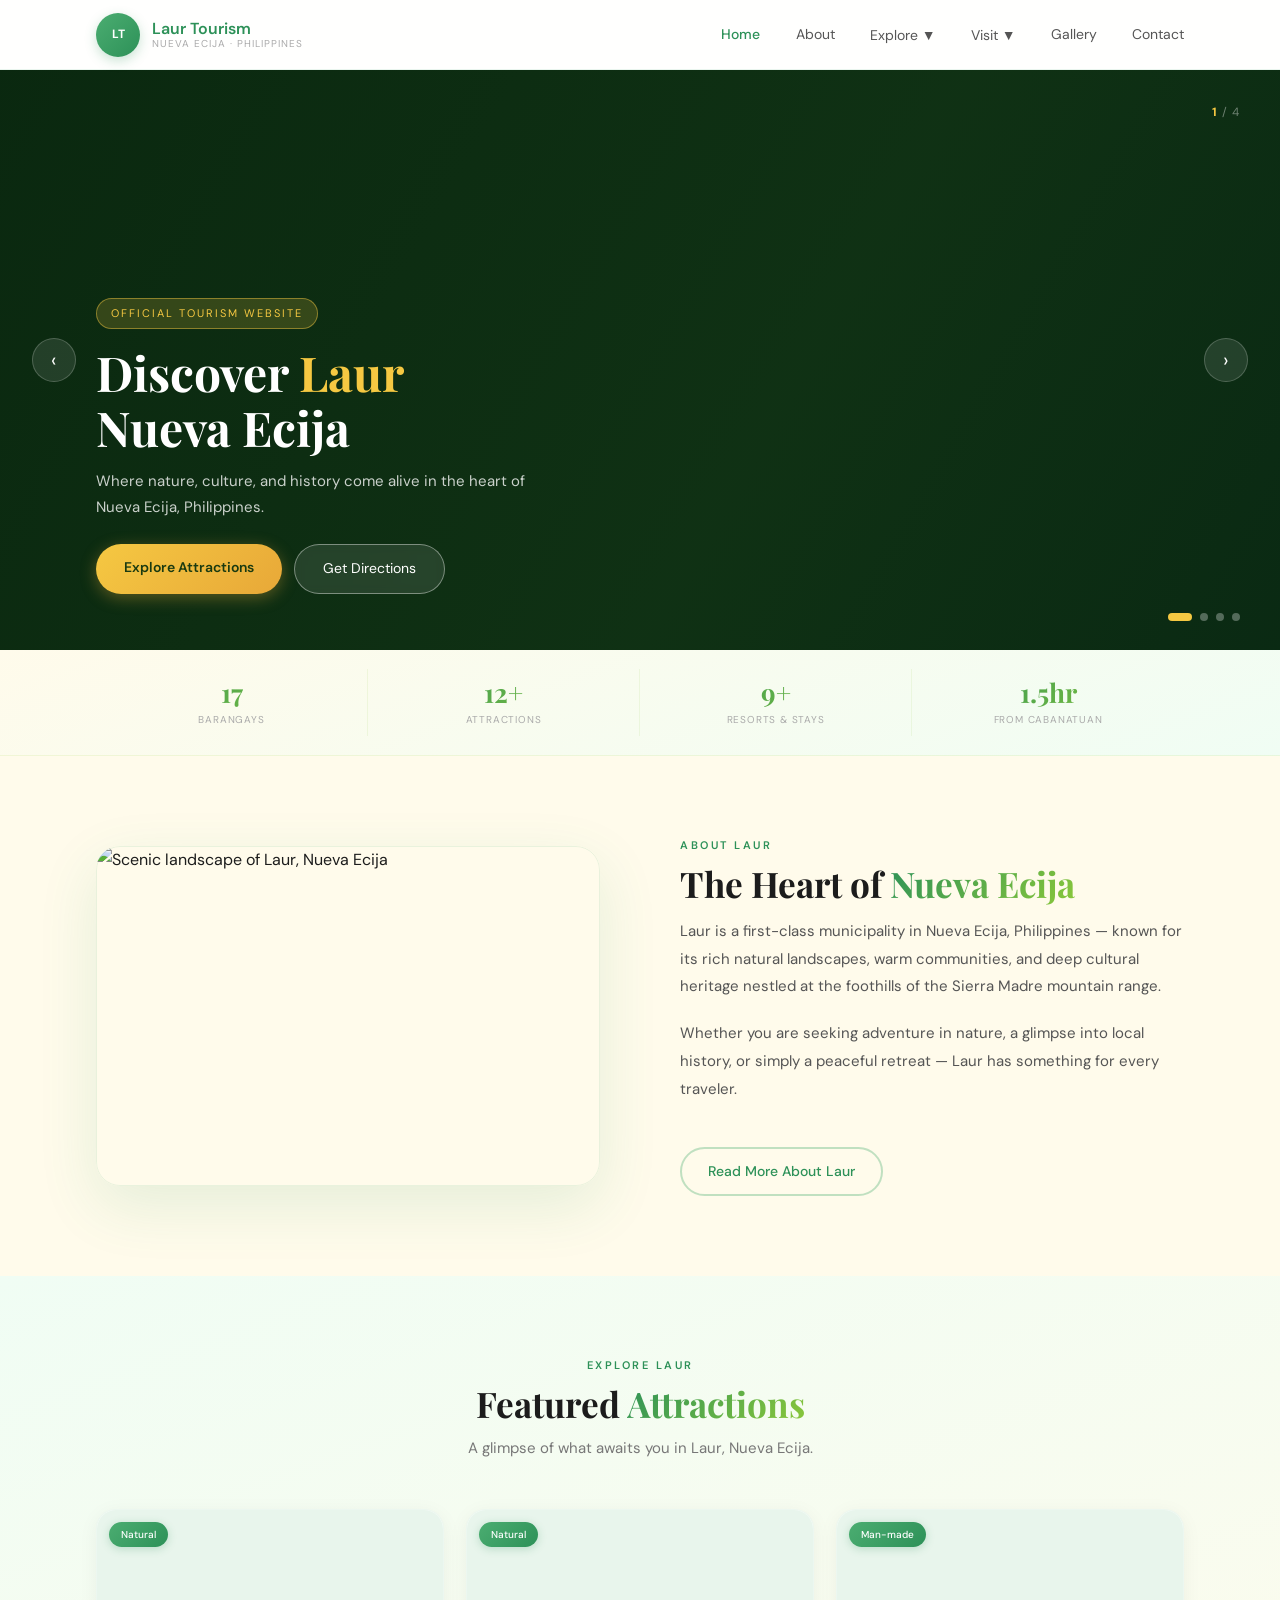
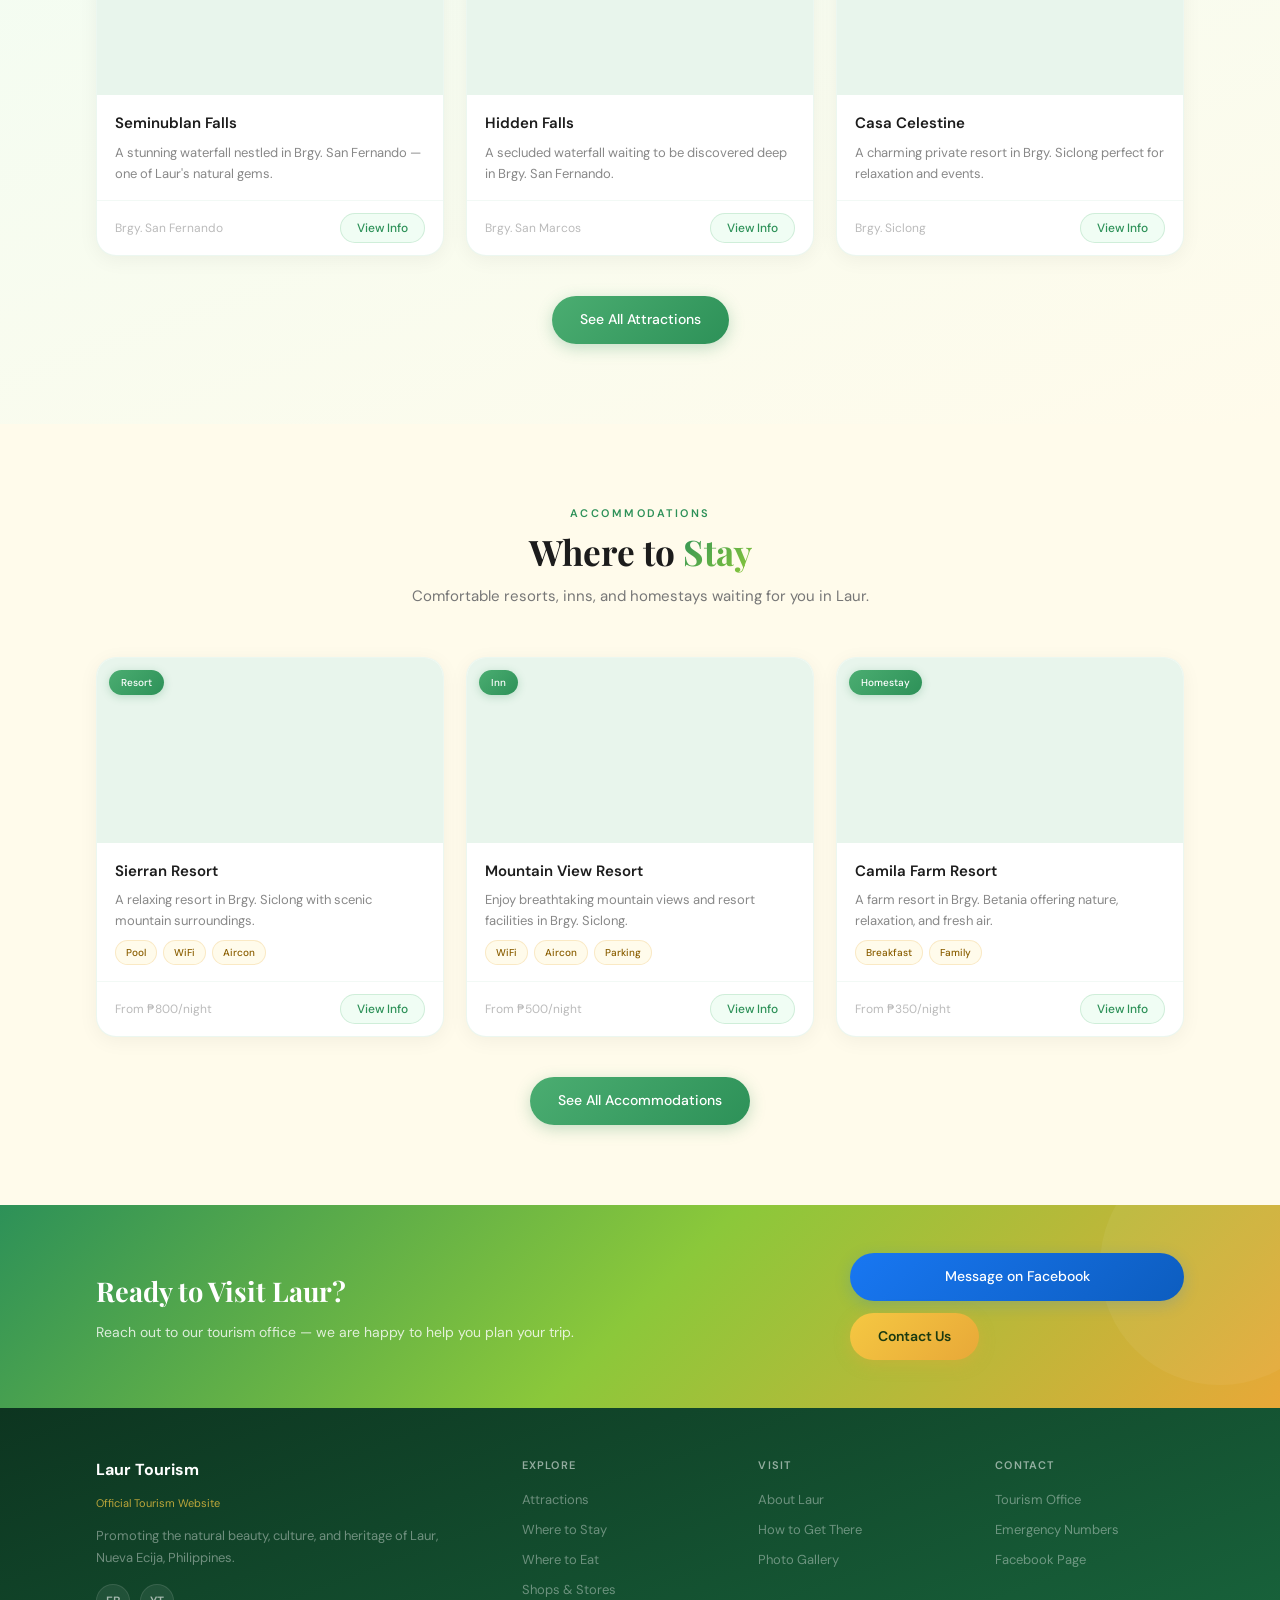
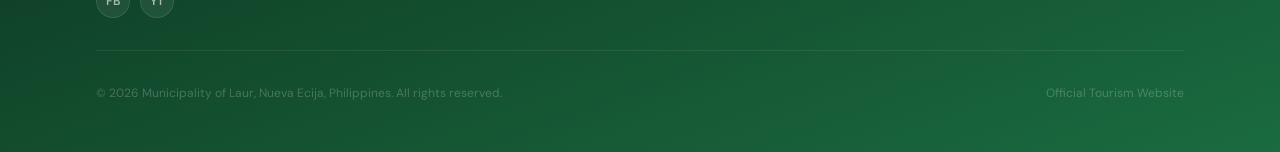
==== index.html @ a26e7301 "okay" ====
<!DOCTYPE html>
<html lang="en-PH">
<head>
<meta charset="UTF-8">
<meta name="viewport" content="width=device-width,initial-scale=1">
<meta name="description" content="Welcome to Laur, Nueva Ecija — official tourism website. Discover nature, culture, heritage, and the heart of Nueva Ecija, Philippines.">
<meta name="keywords" content="Laur Nueva Ecija tourism, visit Laur Philippines, Nueva Ecija tourist spots">
<meta name="robots" content="index, follow">
<meta property="og:title" content="Visit Laur, Nueva Ecija | Official Tourism Website">
<meta property="og:description" content="Discover the heart of Nueva Ecija. Nature, culture, and heritage await in Laur, Philippines.">
<meta property="og:type" content="website">
<meta property="og:url" content="https://laurtourism.vercel.app">
<meta property="og:image" content="https://images.unsplash.com/photo-1504233529578-6d46baba6d34?w=1200&q=75">
<meta name="twitter:card" content="summary_large_image">
<link rel="canonical" href="https://laurtourism.vercel.app">
<title>Visit Laur, Nueva Ecija | Official Tourism Website</title>
<link rel="preconnect" href="https://fonts.googleapis.com">
<link rel="preconnect" href="https://fonts.gstatic.com" crossorigin>
<link href="https://fonts.googleapis.com/css2?family=Playfair+Display:wght@600;700&family=DM+Sans:wght@300;400;500&display=swap" rel="stylesheet">
<link rel="stylesheet" href="style.css">
<script type="application/ld+json">{"@context":"https://schema.org","@type":"TouristDestination","name":"Laur, Nueva Ecija","description":"Official tourism destination in Nueva Ecija, Philippines","url":"https://laurtourism.vercel.app","geo":{"@type":"GeoCoordinates","latitude":"15.5968","longitude":"121.2726"}}</script>
<style>
.modal-overlay{display:none;position:fixed;inset:0;background:rgba(10,42,20,.6);z-index:600;align-items:center;justify-content:center;padding:1.5rem;backdrop-filter:blur(6px)}
.modal-overlay.open{display:flex}
.modal-box{background:#fff;border-radius:24px;width:100%;max-width:820px;overflow:hidden;max-height:92vh;display:flex;flex-direction:column;box-shadow:0 32px 80px rgba(0,0,0,.22)}
.modal-hd{background:linear-gradient(135deg,#2D9158,#4BAD71);padding:1.3rem 1.8rem;display:flex;justify-content:space-between;align-items:center;flex-shrink:0}
.modal-hd h3{color:#fff;font-family:'Playfair Display',serif;font-size:1.25rem;font-weight:700;margin:0}
.modal-hd small{color:rgba(255,255,255,.75);font-size:11px;letter-spacing:1px;text-transform:uppercase;display:block;margin-top:2px}
.modal-close{background:rgba(255,255,255,.18);border:none;color:#fff;width:34px;height:34px;border-radius:50%;font-size:16px;flex-shrink:0;cursor:pointer;transition:background .2s}
.modal-close:hover{background:rgba(255,255,255,.3)}
.modal-inner{display:grid;grid-template-columns:1fr 1fr;flex:1;min-height:0}
.modal-photo{background-size:cover;background-position:center;background-color:#e8f5ec;min-height:340px}
.modal-right{display:flex;flex-direction:column;overflow-y:auto}
.modal-body{padding:1.8rem 1.8rem 1rem;flex:1}
.mrow{margin-bottom:1.1rem}
.mlbl{font-size:10px;color:#aaa;text-transform:uppercase;letter-spacing:1px;margin-bottom:4px;font-weight:600}
.mval{font-size:14px;color:#333;line-height:1.6}
.modal-map{margin:0 1.8rem 1rem;background:linear-gradient(135deg,#F0FDF4,#FFFBEB);border-radius:14px;height:90px;display:flex;align-items:center;justify-content:center;border:1px solid rgba(139,200,58,.2);font-size:13px;color:#2D9158;cursor:pointer;transition:all .2s;gap:6px}
.modal-map:hover{background:linear-gradient(135deg,#dcfce7,#fef9c3);box-shadow:0 4px 14px rgba(45,145,88,.1)}
.modal-acts{padding:0 1.8rem 1.8rem}
.m-fb{background:linear-gradient(135deg,#1877f2,#0d5dbf);color:#fff;border:none;padding:11px 24px;border-radius:50px;font-size:13px;font-weight:500;cursor:pointer;width:100%;transition:all .2s}
.m-fb:hover{opacity:.9;transform:translateY(-1px)}
@media(max-width:640px){.modal-inner{grid-template-columns:1fr;grid-template-rows:240px auto}.modal-photo{min-height:240px}.modal-body{padding:1.2rem 1.2rem .8rem}.modal-map{margin:0 1.2rem .8rem}.modal-acts{padding:0 1.2rem 1.2rem}}
</style>
</head>
<body>

<nav class="nav" id="navbar" role="navigation" aria-label="Main navigation">
  <div class="nav-logo">
    <!-- LOGO: Replace the div below with your image. Example:
         <img src="your-logo.png" alt="Laur Tourism Logo" class="nav-logo-img">
         Then add to CSS: .nav-logo-img { width:44px; height:44px; border-radius:50%; object-fit:cover; }
    -->
    <div class="nav-seal nav-seal-placeholder">
      <span>LT</span>
    </div>
    <div class="nav-brand"><strong>Laur Tourism</strong><span>Nueva Ecija · Philippines</span></div>
  </div>
  <div class="nav-links">
    <a href="index.html" class="active">Home</a>
    <a href="about.html">About</a>
    <div class="dropdown"><a href="attractions.html">Explore &#9660;</a><div class="dropdown-menu"><a href="attractions.html">Attractions</a><a href="gallery.html">Photo Gallery</a></div></div>
    <div class="dropdown"><a href="visit.html">Visit &#9660;</a><div class="dropdown-menu"><a href="visit.html#stay">Where to Stay</a><a href="visit.html#eat">Where to Eat</a><a href="visit.html#shops">Shops & Stores</a></div></div>
    <a href="gallery.html">Gallery</a>
    <a href="contact.html">Contact</a>
  </div>
  <!-- Plan Your Trip button removed -->
  <button class="hamburger" onclick="toggleMobile()" aria-label="Open menu" id="ham"><span></span><span></span><span></span></button>
</nav>

<div class="mobile-menu" id="mobileMenu">
  <div class="mobile-menu-head">
    <div class="nav-logo"><div class="nav-seal">LT</div><div class="nav-brand"><strong>Laur Tourism</strong><span>Nueva Ecija</span></div></div>
    <button class="mobile-menu-close" onclick="toggleMobile()">&#x2715;</button>
  </div>
  <div class="mobile-links">
    <a href="index.html" onclick="toggleMobile()">Home</a>
    <a href="about.html" onclick="toggleMobile()">About Laur</a>
    <a href="attractions.html" onclick="toggleMobile()">Attractions</a>
    <a href="visit.html" onclick="toggleMobile()">Where to Stay / Eat / Shop</a>
    <a href="gallery.html" onclick="toggleMobile()">Photo Gallery</a>
    <a href="contact.html" onclick="toggleMobile()">Contact & Emergency</a>
  </div>
  <a href="https://facebook.com/laurtourism" class="mobile-fb" target="_blank" rel="noopener">Find us on Facebook</a>
</div>

<section class="hero" id="home" role="banner">
  <div class="slide s1 active">
    <div class="slide-img" style="background-image:url('https://images.unsplash.com/photo-1504233529578-6d46baba6d34?w=1400&q=75')" role="img" aria-label="Scenic mountain view of Laur"></div>
    <div class="slide-overlay"></div>
    <div class="slide-content">
      <div class="slide-tag">Official Tourism Website</div>
      <h1>Discover <em>Laur</em><br>Nueva Ecija</h1>
      <p>Where nature, culture, and history come alive in the heart of Nueva Ecija, Philippines.</p>
      <div class="slide-btns">
        <a href="attractions.html" class="btn-yellow">Explore Attractions</a>
        <a href="contact.html#directions" class="btn-ghost">Get Directions</a>
      </div>
    </div>
  </div>
  <div class="slide s2">
    <div class="slide-img" style="background-image:url('https://images.unsplash.com/photo-1448375240586-882707db888b?w=1400&q=75')" role="img" aria-label="Lush green forest"></div>
    <div class="slide-overlay"></div>
    <div class="slide-content">
      <div class="slide-tag">Natural Attractions</div>
      <h1>Breathtaking<br><em>Natural Beauty</em></h1>
      <p>Explore lush forests, scenic rivers, and stunning mountain views unique to Laur.</p>
      <div class="slide-btns">
        <a href="attractions.html" class="btn-yellow">View Nature Spots</a>
        <a href="about.html" class="btn-ghost">Learn More</a>
      </div>
    </div>
  </div>
  <div class="slide s3">
    <div class="slide-img" style="background-image:url('https://images.unsplash.com/photo-1518509562904-e7ef99cdcc86?w=1400&q=75')" role="img" aria-label="Cultural heritage"></div>
    <div class="slide-overlay"></div>
    <div class="slide-content">
      <div class="slide-tag">Man-made Attractions</div>
      <h1>Rich <em>Culture</em><br>&amp; Heritage</h1>
      <p>Experience historic landmarks, local traditions, and the warm hospitality of Laur's people.</p>
      <div class="slide-btns">
        <a href="attractions.html" class="btn-yellow">Explore Heritage</a>
        <a href="contact.html" class="btn-ghost">Plan Your Visit</a>
      </div>
    </div>
  </div>
  <div class="slide s4">
    <div class="slide-img" style="background-image:url('https://images.unsplash.com/photo-1501854140801-50d01698950b?w=1400&q=75')" role="img" aria-label="Peaceful river and countryside"></div>
    <div class="slide-overlay"></div>
    <div class="slide-content">
      <div class="slide-tag">Stay &amp; Relax</div>
      <h1>Your Perfect<br>Escape in <em>Laur</em></h1>
      <p>Find comfortable resorts, cozy inns, and welcoming homestays for your perfect stay.</p>
      <div class="slide-btns">
        <a href="visit.html#stay" class="btn-yellow">Find a Place to Stay</a>
        <a href="contact.html#directions" class="btn-ghost">View Map</a>
      </div>
    </div>
  </div>
  <button class="arr al" onclick="go(cur-1)" aria-label="Previous slide">&#8249;</button>
  <button class="arr ar" onclick="go(cur+1)" aria-label="Next slide">&#8250;</button>
  <div class="dots">
    <button class="dot on" onclick="go(0)"></button>
    <button class="dot" onclick="go(1)"></button>
    <button class="dot" onclick="go(2)"></button>
    <button class="dot" onclick="go(3)"></button>
  </div>
  <div class="slide-num"><b id="sn">1</b> / 4</div>
</section>

<div class="stats-bar">
  <div class="stat"><div class="stat-n">17</div><div class="stat-l">Barangays</div></div>
  <div class="stat"><div class="stat-n" id="stat-attractions">13+</div><div class="stat-l">Attractions</div></div>
  <div class="stat"><div class="stat-n" id="stat-stays">9+</div><div class="stat-l">Resorts &amp; Stays</div></div>
  <div class="stat"><div class="stat-n">1.5hr</div><div class="stat-l">From Cabanatuan</div></div>
</div>

<!-- ABOUT PREVIEW -->
<section class="sec" id="about">
  <div class="about-grid">
    <div class="about-img">
      <img src="https://images.unsplash.com/photo-1472396961693-142e6e269027?w=700&q=75" alt="Scenic landscape of Laur, Nueva Ecija" loading="lazy" width="700" height="300" style="width:100%;height:100%;object-fit:cover;">
    </div>
    <div class="about-body">
      <div class="eyebrow">About Laur</div>
      <h2 class="sec-title">The Heart of <em>Nueva Ecija</em></h2>
      <p>Laur is a first-class municipality in Nueva Ecija, Philippines — known for its rich natural landscapes, warm communities, and deep cultural heritage nestled at the foothills of the Sierra Madre mountain range.</p>
      <p>Whether you are seeking adventure in nature, a glimpse into local history, or simply a peaceful retreat — Laur has something for every traveler.</p>
      <a href="about.html" class="btn-outline" style="display:inline-block;margin-top:1.5rem">Read More About Laur</a>
    </div>
  </div>
</section>

<!-- FEATURED ATTRACTIONS -->
<section class="sec alt">
  <div class="sec-head">
    <div class="eyebrow">Explore Laur</div>
    <h2 class="sec-title">Featured <em>Attractions</em></h2>
    <p class="sec-sub">A glimpse of what awaits you in Laur, Nueva Ecija.</p>
  </div>
  <div class="grid3">
    <article class="card" onclick="openModal('Seminublan Falls','Natural Attraction','Brgy. San Fernando, Laur, Nueva Ecija','Open daily · Daylight hours','Free entrance','https://images.unsplash.com/photo-1504233529578-6d46baba6d34?w=800&q=80')">
      <div class="card-img" style="background-image:url('https://images.unsplash.com/photo-1504233529578-6d46baba6d34?w=400&q=75')"><span class="cbadge">Natural</span></div>
      <div class="card-body"><div class="card-title">Seminublan Falls</div><div class="card-desc">A stunning waterfall nestled in Brgy. San Fernando — one of Laur's natural gems.</div></div>
      <div class="card-foot"><span class="card-loc">Brgy. San Fernando</span><button class="view-btn">View Info</button></div>
    </article>
    <article class="card" onclick="openModal('Hidden Falls','Natural Attraction','Brgy. San Fernando, Laur, Nueva Ecija','Open daily · Daylight hours','Free entrance','https://images.unsplash.com/photo-1501854140801-50d01698950b?w=800&q=80')">
      <div class="card-img" style="background-image:url('https://images.unsplash.com/photo-1501854140801-50d01698950b?w=400&q=75')"><span class="cbadge">Natural</span></div>
      <div class="card-body"><div class="card-title">Hidden Falls</div><div class="card-desc">A secluded waterfall waiting to be discovered deep in Brgy. San Fernando.</div></div>
      <div class="card-foot"><span class="card-loc">Brgy. San Marcos</span><button class="view-btn">View Info</button></div>
    </article>
    <article class="card" onclick="openModal('Casa Celestine','Private Resort','Brgy. Siclong, Laur, Nueva Ecija','Inquire for schedule','Inquire for rates','https://images.unsplash.com/photo-1520250497591-112f2f40a3f4?w=800&q=80')">
      <div class="card-img" style="background-image:url('https://images.unsplash.com/photo-1520250497591-112f2f40a3f4?w=400&q=75')"><span class="cbadge">Man-made</span></div>
      <div class="card-body"><div class="card-title">Casa Celestine</div><div class="card-desc">A charming private resort in Brgy. Siclong perfect for relaxation and events.</div></div>
      <div class="card-foot"><span class="card-loc">Brgy. Siclong</span><button class="view-btn">View Info</button></div>
    </article>
  </div>
  <div style="text-align:center;margin-top:2.5rem">
    <a href="attractions.html" class="btn-green">See All Attractions</a>
  </div>
</section>

<!-- FEATURED STAY -->
<section class="sec">
  <div class="sec-head">
    <div class="eyebrow">Accommodations</div>
    <h2 class="sec-title">Where to <em>Stay</em></h2>
    <p class="sec-sub">Comfortable resorts, inns, and homestays waiting for you in Laur.</p>
  </div>
  <div class="grid3">
    <article class="card" onclick="openModal('Sierran Resort','Resort','Brgy. Siclong, Laur, Nueva Ecija','Inquire for schedule','Inquire for rates','https://images.unsplash.com/photo-1520250497591-112f2f40a3f4?w=800&q=80')">
      <div class="card-img" style="background-image:url('https://images.unsplash.com/photo-1520250497591-112f2f40a3f4?w=400&q=75')"><span class="cbadge">Resort</span></div>
      <div class="card-body"><div class="card-title">Sierran Resort</div><div class="card-desc">A relaxing resort in Brgy. Siclong with scenic mountain surroundings.</div><div class="amenity-pills"><span class="amenity-pill">Pool</span><span class="amenity-pill">WiFi</span><span class="amenity-pill">Aircon</span></div></div>
      <div class="card-foot"><span class="card-loc">From &#8369;800/night</span><button class="view-btn">View Info</button></div>
    </article>
    <article class="card" onclick="openModal('Mountain View Resort','Resort','Brgy. Siclong, Laur, Nueva Ecija','Inquire for schedule','Inquire for rates','https://images.unsplash.com/photo-1566073771259-6a8506099945?w=800&q=80')">
      <div class="card-img" style="background-image:url('https://images.unsplash.com/photo-1566073771259-6a8506099945?w=400&q=75')"><span class="cbadge">Inn</span></div>
      <div class="card-body"><div class="card-title">Mountain View Resort</div><div class="card-desc">Enjoy breathtaking mountain views and resort facilities in Brgy. Siclong.</div><div class="amenity-pills"><span class="amenity-pill">WiFi</span><span class="amenity-pill">Aircon</span><span class="amenity-pill">Parking</span></div></div>
      <div class="card-foot"><span class="card-loc">From &#8369;500/night</span><button class="view-btn">View Info</button></div>
    </article>
    <article class="card" onclick="openModal('Camila Farm Resort','Farm Resort','Brgy. Betania, Laur, Nueva Ecija','Inquire for schedule','Inquire for rates','https://images.unsplash.com/photo-1449158743715-0a90ebb6d2d8?w=800&q=80')">
      <div class="card-img" style="background-image:url('https://images.unsplash.com/photo-1449158743715-0a90ebb6d2d8?w=400&q=75')"><span class="cbadge">Homestay</span></div>
      <div class="card-body"><div class="card-title">Camila Farm Resort</div><div class="card-desc">A farm resort in Brgy. Betania offering nature, relaxation, and fresh air.</div><div class="amenity-pills"><span class="amenity-pill">Breakfast</span><span class="amenity-pill">Family</span></div></div>
      <div class="card-foot"><span class="card-loc">From &#8369;350/night</span><button class="view-btn">View Info</button></div>
    </article>
  </div>
  <div style="text-align:center;margin-top:2.5rem">
    <a href="visit.html#stay" class="btn-green">See All Accommodations</a>
  </div>
</section>

<!-- CONTACT STRIP -->
<section class="contact-strip">
  <div class="contact-strip-inner">
    <div>
      <h3>Ready to Visit Laur?</h3>
      <p>Reach out to our tourism office — we are happy to help you plan your trip.</p>
    </div>
    <div class="contact-strip-btns">
      <a href="https://facebook.com/laurtourism" target="_blank" rel="noopener" class="btn-fb">Message on Facebook</a>
      <a href="contact.html" class="btn-yellow">Contact Us</a>
    </div>
  </div>
</section>

<footer class="footer">
  <div class="footer-top">
    <div class="footer-brand">
      <strong>Laur Tourism</strong><span>Official Tourism Website</span>
      <p>Promoting the natural beauty, culture, and heritage of Laur, Nueva Ecija, Philippines.</p>
      <div class="social-row">
        <a href="https://facebook.com/laurtourism" class="social-btn" target="_blank" rel="noopener" aria-label="Facebook">FB</a>
        <a href="https://youtube.com" class="social-btn" target="_blank" rel="noopener" aria-label="YouTube">YT</a>
      </div>
    </div>
    <nav class="footer-col"><h4>Explore</h4><a href="attractions.html">Attractions</a><a href="visit.html#stay">Where to Stay</a><a href="visit.html#eat">Where to Eat</a><a href="visit.html#shops">Shops &amp; Stores</a></nav>
    <nav class="footer-col"><h4>Visit</h4><a href="about.html">About Laur</a><a href="contact.html#directions">How to Get There</a><a href="gallery.html">Photo Gallery</a></nav>
    <nav class="footer-col"><h4>Contact</h4><a href="contact.html">Tourism Office</a><a href="contact.html#emergency">Emergency Numbers</a><a href="https://facebook.com/laurtourism" target="_blank" rel="noopener">Facebook Page</a></nav>
  </div>
  <div class="footer-bottom">
    <span>&copy; 2026 Municipality of Laur, Nueva Ecija, Philippines. All rights reserved.</span>
    <span>Official Tourism Website</span>
  </div>
</footer>

<!-- LARGE MODAL -->
<div class="modal-overlay" id="modal" onclick="closeModal(event)">
  <div class="modal-box">
    <div class="modal-hd">
      <div><h3 id="modal-title">—</h3><small id="modal-type">—</small></div>
      <button class="modal-close" onclick="closeModalBtn()">&#x2715;</button>
    </div>
    <div class="modal-inner">
      <div class="modal-photo" id="modal-photo"></div>
      <div class="modal-right">
        <div class="modal-body">
          <div class="mrow"><div class="mlbl">Location</div><div class="mval" id="modal-loc">—</div></div>
          <div class="mrow"><div class="mlbl">Hours</div><div class="mval" id="modal-hrs">—</div></div>
          <div class="mrow"><div class="mlbl">Fee / Price</div><div class="mval" id="modal-fee">—</div></div>
        </div>
        <div class="modal-map">&#128205; View on Google Maps</div>
        <div class="modal-acts">
          <button class="m-fb" onclick="window.open('https://facebook.com/laurtourism','_blank')">Facebook Page</button>
        </div>
      </div>
    </div>
  </div>
</div>

<script src="data.js"></script>
<script src="script.js"></script>
<script>
function openModal(title,type,loc,hrs,fee,img){
  document.getElementById('modal-title').textContent=title;
  document.getElementById('modal-type').textContent=type;
  document.getElementById('modal-loc').textContent=loc;
  document.getElementById('modal-hrs').textContent=hrs;
  document.getElementById('modal-fee').innerHTML=fee;
  document.getElementById('modal-photo').style.backgroundImage="url('"+img+"')";
  document.getElementById('modal').classList.add('open');
  document.body.style.overflow='hidden';
}
function closeModalBtn(){
  document.getElementById('modal').classList.remove('open');
  document.body.style.overflow='';
}
function closeModal(e){if(e.target.id==='modal')closeModalBtn();}
document.addEventListener('keydown',e=>{if(e.key==='Escape')closeModalBtn();});
</script>
</body>
</html>
---- style.css ----
*{box-sizing:border-box;margin:0;padding:0}
html{scroll-behavior:smooth}
body{font-family:'DM Sans',sans-serif;color:#1c1c1c;background:#FFFBEB;overflow-x:hidden;font-size:16px;line-height:1.7}
img{max-width:100%;height:auto;display:block}
a{text-decoration:none;color:inherit}
button{cursor:pointer;font-family:inherit}

/* NAV */
.nav{background:rgba(255,255,255,.95);backdrop-filter:blur(14px);border-bottom:1px solid rgba(75,173,113,.12);padding:0 6rem;height:70px;display:flex;align-items:center;justify-content:space-between;position:sticky;top:0;z-index:100;transition:box-shadow .3s}
.nav.scrolled{box-shadow:0 4px 24px rgba(45,145,88,.1)}
.nav-logo{display:flex;align-items:center;gap:12px}

/* Logo image — replace the placeholder seal with your own image */
.nav-logo-img{width:44px;height:44px;border-radius:50%;object-fit:cover;flex-shrink:0;box-shadow:0 4px 12px rgba(45,145,88,.25)}

/* Fallback placeholder seal (shown when no real logo image is used) */
.nav-seal{width:44px;height:44px;border-radius:50%;background:linear-gradient(135deg,#4BAD71,#2D9158);display:flex;align-items:center;justify-content:center;font-size:12px;font-weight:700;color:#fff;flex-shrink:0;box-shadow:0 4px 12px rgba(45,145,88,.25)}

/* Nav brand text — tightened line spacing */
.nav-brand{display:flex;flex-direction:column;gap:1px}
.nav-brand strong{display:block;font-size:16px;font-weight:600;color:#2D9158;line-height:1.1}
.nav-brand span{font-size:10px;color:#aaa;letter-spacing:1px;text-transform:uppercase;line-height:1.1}

.nav-links{display:flex;gap:2.2rem;align-items:center}
.nav-links a{font-size:14px;color:#555;font-weight:400;transition:color .2s}
.nav-links a:hover,.nav-links a.active{color:#2D9158;font-weight:500}
.dropdown{position:relative}
.dropdown-menu{display:none;position:absolute;top:100%;left:0;background:#fff;border:1px solid rgba(75,173,113,.12);border-radius:14px;min-width:200px;padding:.6rem 0;z-index:200;padding-top:14px;box-shadow:0 12px 40px rgba(45,145,88,.1)}
.dropdown-menu::before{content:'';position:absolute;top:0;left:0;right:0;height:14px;background:transparent}
.dropdown-menu a{display:block;padding:.65rem 1.2rem;font-size:14px;color:#555;transition:all .15s}
.dropdown-menu a:hover{background:#F0FDF4;color:#2D9158;padding-left:1.5rem}
.hamburger{display:none;flex-direction:column;gap:5px;background:none;border:none;padding:4px}
.hamburger span{width:24px;height:2px;background:#2D9158;border-radius:2px;transition:all .3s}
.mobile-menu{display:none;position:fixed;inset:0;background:#fff;z-index:999;padding:2rem;overflow-y:auto}
.mobile-menu.open{display:block}
.mobile-menu-head{display:flex;justify-content:space-between;align-items:center;margin-bottom:2.5rem}
.mobile-menu-close{background:none;border:none;font-size:1.8rem;color:#2D9158}
.mobile-links a{display:block;padding:1rem 0;font-size:16px;color:#444;border-bottom:1px solid rgba(75,173,113,.1)}
.mobile-links a:hover{color:#2D9158}
.mobile-fb{display:block;margin-top:2rem;background:linear-gradient(135deg,#4BAD71,#2D9158);color:#fff;text-align:center;padding:1rem;border-radius:50px;font-size:14px;font-weight:500}

/* HERO */
.hero{position:relative;height:580px;overflow:hidden;background:#0a2a14}
.slide{position:absolute;inset:0;opacity:0;transition:opacity 1.2s ease}
.slide.active{opacity:1}
.slide-img{position:absolute;inset:0;background-size:cover;background-position:center;transition:transform 8s ease}
.slide.active .slide-img{transform:scale(1.05)}
.slide-overlay{position:absolute;inset:0;background:linear-gradient(120deg,rgba(10,40,15,.9) 0%,rgba(20,55,20,.55) 60%,rgba(10,40,15,.2) 100%)}
.slide-content{position:absolute;bottom:3.5rem;left:6rem;right:6rem;z-index:5;max-width:600px}
.slide-tag{display:inline-flex;align-items:center;gap:6px;background:rgba(245,200,66,.18);border:1px solid rgba(245,200,66,.45);color:#F5C842;font-size:11px;letter-spacing:2px;padding:5px 14px;border-radius:50px;margin-bottom:1rem;text-transform:uppercase}
.slide-content h1{font-family:'Playfair Display',serif;font-size:3rem;color:#fff;line-height:1.15;font-weight:700;margin-bottom:.8rem}
.slide-content h1 em{color:#F5C842;font-style:normal}
.slide-content p{font-size:15px;color:rgba(255,255,255,.78);line-height:1.75;margin-bottom:1.5rem;max-width:460px}
.slide-btns{display:flex;gap:12px;flex-wrap:wrap}
.btn-yellow{background:linear-gradient(135deg,#F5C842,#E8A838);color:#1A3A10;border:none;padding:12px 28px;border-radius:50px;font-size:14px;font-weight:600;transition:all .2s;box-shadow:0 4px 16px rgba(232,168,56,.35);display:inline-block}
.btn-yellow:hover{transform:translateY(-2px);box-shadow:0 8px 24px rgba(232,168,56,.5)}
.btn-ghost{background:rgba(255,255,255,.1);color:#fff;border:1.5px solid rgba(255,255,255,.4);padding:12px 28px;border-radius:50px;font-size:14px;transition:all .2s;backdrop-filter:blur(4px);display:inline-block}
.btn-ghost:hover{background:rgba(255,255,255,.2)}
.dots{position:absolute;bottom:1.8rem;right:2.5rem;display:flex;gap:8px;z-index:10}
.dot{width:8px;height:8px;border-radius:50%;background:rgba(255,255,255,.3);cursor:pointer;transition:all .3s;border:none}
.dot.on{background:#F5C842;width:24px;border-radius:50px}
.arr{position:absolute;top:50%;transform:translateY(-50%);z-index:10;background:rgba(255,255,255,.1);border:1.5px solid rgba(255,255,255,.2);color:#fff;width:44px;height:44px;border-radius:50%;display:flex;align-items:center;justify-content:center;font-size:20px;transition:all .2s}
.arr:hover{background:rgba(245,200,66,.25);border-color:rgba(245,200,66,.5)}
.al{left:2rem}.ar{right:2rem}
.slide-num{position:absolute;top:2rem;right:2.5rem;z-index:10;color:rgba(255,255,255,.4);font-size:12px;letter-spacing:1px}
.slide-num b{color:#F5C842}

/* STATS */
.stats-bar{background:linear-gradient(160deg,#FFFBEB,#F0FDF4);padding:1.2rem 6rem;display:grid;grid-template-columns:repeat(4,1fr);gap:0;border-bottom:1px solid rgba(139,200,58,.12)}
.stat{text-align:center;padding:.5rem 1rem;border-right:1px solid rgba(139,200,58,.1)}
.stat:last-child{border:none}
.stat-n{font-family:'Playfair Display',serif;font-size:1.65rem;font-weight:700;background:linear-gradient(135deg,#2D9158,#8BC83A);-webkit-background-clip:text;-webkit-text-fill-color:transparent;background-clip:text;line-height:1.2}
.stat-l{font-size:10px;color:#aaa;margin-top:2px;text-transform:uppercase;letter-spacing:.8px}

/* BANNER STRIP */
.banner-strip{width:100%;height:72px;overflow:hidden;line-height:0;display:block}
.banner-strip img{width:100%;height:72px;object-fit:cover;object-position:center top;display:block}

/* SECTIONS */
.sec{padding:5rem 6rem}
.sec.alt{background:linear-gradient(160deg,#F0FDF4,#FFFBEB)}
.sec.yellow-tint{background:linear-gradient(160deg,#FFFBEB,#FFF8DC)}
.eyebrow{font-size:11px;letter-spacing:2.5px;text-transform:uppercase;color:#2D9158;font-weight:600;margin-bottom:8px}
.sec-title{font-family:'Playfair Display',serif;font-size:2.2rem;color:#1c1c1c;font-weight:700;line-height:1.2;margin-bottom:.6rem}
.sec-title em{background:linear-gradient(135deg,#2D9158,#8BC83A);-webkit-background-clip:text;-webkit-text-fill-color:transparent;background-clip:text;font-style:normal}
.sec-sub{font-size:15px;color:#777;line-height:1.75;max-width:540px}
.sec-head{text-align:center;margin-bottom:3rem}
.sec-head .sec-sub{margin:.6rem auto 0}

/* ABOUT */
.about-grid{display:grid;grid-template-columns:1fr 1fr;gap:5rem;align-items:center}
.about-img{height:340px;border-radius:24px;overflow:hidden;box-shadow:0 20px 60px rgba(45,145,88,.12);position:relative}
.about-img::after{content:'';position:absolute;inset:0;border-radius:24px;border:1px solid rgba(75,173,113,.12)}
.about-body p{font-size:15px;color:#555;line-height:1.85;margin:.8rem 0 1.2rem}
.about-tags{display:flex;gap:10px;flex-wrap:wrap;margin-top:1.2rem}
.tag{background:#F0FDF4;color:#2D9158;font-size:13px;padding:6px 16px;border-radius:50px;border:1px solid rgba(75,173,113,.2);font-weight:500}
.tag.yellow{background:#FFFBEB;color:#8a5e00;border-color:rgba(232,168,56,.3)}

/* PILLS */
.pills{display:flex;gap:8px;flex-wrap:wrap;margin-bottom:1.5rem}
.pill{background:#fff;color:#777;border:1.5px solid rgba(75,173,113,.18);padding:7px 20px;border-radius:50px;font-size:13px;transition:all .2s;box-shadow:0 2px 8px rgba(0,0,0,.04)}
.pill.on{background:linear-gradient(135deg,#4BAD71,#2D9158);color:#fff;border-color:transparent;box-shadow:0 4px 14px rgba(45,145,88,.3)}

/* CARDS */
.grid3{display:grid;grid-template-columns:repeat(3,minmax(0,1fr));gap:22px}
.grid4{display:grid;grid-template-columns:repeat(4,minmax(0,1fr));gap:16px}
.card{background:#fff;border-radius:20px;border:1px solid rgba(75,173,113,.1);overflow:hidden;cursor:pointer;transition:all .25s;box-shadow:0 4px 20px rgba(0,0,0,.05)}
.card:hover{transform:translateY(-6px);box-shadow:0 16px 40px rgba(45,145,88,.12);border-color:rgba(75,173,113,.22)}
.card-img{height:185px;background-size:cover;background-position:center;position:relative;background-color:#e8f5ec}
.cbadge{position:absolute;top:12px;left:12px;background:linear-gradient(135deg,#4BAD71,#2D9158);color:#fff;font-size:10px;padding:4px 12px;border-radius:50px;font-weight:500;box-shadow:0 2px 8px rgba(45,145,88,.25)}
.card-body{padding:16px 18px}
.card-title{font-size:15px;font-weight:600;color:#1c1c1c;margin-bottom:6px}
.card-desc{font-size:13px;color:#888;line-height:1.6}
.card-foot{padding:12px 18px;border-top:1px solid rgba(75,173,113,.07);display:flex;align-items:center;justify-content:space-between}
.card-loc{font-size:12px;color:#bbb}
.view-btn{background:#F0FDF4;color:#2D9158;border:1px solid rgba(75,173,113,.2);padding:6px 16px;border-radius:50px;font-size:12px;font-weight:500;transition:all .2s}
.view-btn:hover{background:linear-gradient(135deg,#4BAD71,#2D9158);color:#fff;border-color:transparent}

/* SHOP CARDS */
.shop-card{background:#fff;border-radius:20px;border:1px solid rgba(75,173,113,.1);padding:1.5rem;text-align:center;cursor:pointer;transition:all .25s;box-shadow:0 4px 16px rgba(0,0,0,.04)}
.shop-card:hover{transform:translateY(-4px);box-shadow:0 12px 32px rgba(45,145,88,.12);border-color:rgba(75,173,113,.22)}
.shop-icon{width:54px;height:54px;border-radius:16px;background:linear-gradient(135deg,#4BAD71,#2D9158);color:#fff;font-size:13px;font-weight:700;display:flex;align-items:center;justify-content:center;margin:0 auto 10px;box-shadow:0 4px 14px rgba(45,145,88,.25)}
.shop-name{font-size:14px;font-weight:600;color:#1c1c1c;margin-bottom:4px}
.shop-type{font-size:12px;color:#aaa}
.open-badge{display:inline-block;margin-top:8px;background:#FFFBEB;color:#8a5e00;font-size:11px;padding:3px 12px;border-radius:50px;border:1px solid rgba(232,168,56,.3);font-weight:500}

/* GALLERY */
.gallery-grid{display:grid;grid-template-columns:repeat(4,minmax(0,1fr));gap:12px;margin-top:1.5rem}
.gimg{border-radius:16px;overflow:hidden;cursor:pointer;position:relative;background:#e8f5ec;box-shadow:0 4px 16px rgba(0,0,0,.06)}
.gimg:first-child{grid-column:span 2;grid-row:span 2}
.gimg-inner{width:100%;height:100%;min-height:130px;background-size:cover;background-position:center;transition:transform .4s}
.gimg:first-child .gimg-inner{min-height:272px}
.gimg:hover .gimg-inner{transform:scale(1.06)}
.gimg-overlay{position:absolute;inset:0;background:linear-gradient(to top,rgba(26,107,64,.65),transparent);opacity:0;transition:opacity .3s;display:flex;align-items:flex-end;padding:12px}
.gimg:hover .gimg-overlay{opacity:1}
.gimg-caption{font-size:11px;color:#fff;letter-spacing:.5px;text-transform:uppercase;font-weight:500}

/* PAGINATION */
.pagination{display:flex;align-items:center;justify-content:center;gap:8px;margin-top:2rem;padding-top:1.2rem;border-top:1px solid rgba(75,173,113,.1)}
.pg-btn{width:38px;height:38px;border-radius:50%;border:1.5px solid rgba(75,173,113,.18);background:#fff;color:#777;font-size:14px;transition:all .2s}
.pg-btn:hover{border-color:#4BAD71;color:#2D9158}
.pg-btn.active{background:linear-gradient(135deg,#4BAD71,#2D9158);color:#fff;border-color:transparent;box-shadow:0 4px 14px rgba(45,145,88,.3)}
.pg-info{font-size:13px;color:#bbb;margin:0 8px}

/* ROUTE CARDS */
.route-grid{display:grid;grid-template-columns:repeat(3,minmax(0,1fr));gap:20px;margin-top:1.5rem}
.route-card{background:#fff;border-radius:20px;border:1px solid rgba(75,173,113,.1);padding:2rem;box-shadow:0 4px 20px rgba(0,0,0,.05);transition:all .25s}
.route-card:hover{transform:translateY(-4px);box-shadow:0 12px 32px rgba(45,145,88,.1)}
.route-title{font-size:15px;font-weight:600;color:#2D9158;margin-bottom:8px}
.route-desc{font-size:13px;color:#777;line-height:1.7}
.route-time{display:inline-block;margin-top:12px;background:#FFFBEB;color:#8a5e00;font-size:12px;padding:4px 16px;border-radius:50px;border:1px solid rgba(232,168,56,.28);font-weight:500}

/* CONTACT BOX */
.contact-box{background:#fff;border-radius:24px;border:1px solid rgba(75,173,113,.1);padding:2.5rem;display:grid;grid-template-columns:1fr 1fr;gap:3rem;align-items:start;box-shadow:0 8px 32px rgba(45,145,88,.07)}
.contact-info h3{font-family:'Playfair Display',serif;font-size:1.4rem;color:#2D9158;font-weight:700;margin-bottom:.6rem}
.contact-info p{font-size:14px;color:#777;line-height:1.8;margin-bottom:1.2rem}
.map-embed{background:linear-gradient(135deg,#F0FDF4,#FFFBEB);border-radius:16px;height:100px;display:flex;align-items:center;justify-content:center;border:1px solid rgba(139,200,58,.2);font-size:13px;color:#2D9158;margin-top:12px}

/* BUTTONS */
.btn-green{background:linear-gradient(135deg,#4BAD71,#2D9158);color:#fff;border:none;padding:12px 28px;border-radius:50px;font-size:14px;font-weight:500;transition:all .2s;display:inline-block;box-shadow:0 4px 16px rgba(45,145,88,.28)}
.btn-green:hover{transform:translateY(-2px);box-shadow:0 8px 24px rgba(45,145,88,.38)}
.btn-outline{background:transparent;color:#2D9158;border:2px solid rgba(75,173,113,.35);padding:11px 26px;border-radius:50px;font-size:14px;font-weight:500;transition:all .2s;display:inline-block}
.btn-outline:hover{background:linear-gradient(135deg,#4BAD71,#2D9158);color:#fff;border-color:transparent}
.btn-fb{background:linear-gradient(135deg,#1877f2,#0d5dbf);color:#fff;border:none;padding:12px 24px;border-radius:50px;font-size:14px;font-weight:500;width:100%;display:flex;align-items:center;justify-content:center;gap:8px;transition:all .2s;box-shadow:0 4px 16px rgba(24,119,242,.22)}
.btn-fb:hover{transform:translateY(-2px);box-shadow:0 8px 24px rgba(24,119,242,.32)}
.btn-call{background:linear-gradient(135deg,#F5C842,#E8A838);color:#1A3A10;border:none;padding:12px 24px;border-radius:50px;font-size:14px;font-weight:600;width:100%;display:flex;align-items:center;justify-content:center;gap:8px;transition:all .2s;box-shadow:0 4px 16px rgba(232,168,56,.28)}
.btn-call:hover{transform:translateY(-2px);box-shadow:0 8px 24px rgba(232,168,56,.4)}
.amenity-pills{display:flex;gap:6px;flex-wrap:wrap;margin-top:8px}
.amenity-pill{background:#FFFBEB;color:#8a5e00;font-size:10px;padding:3px 10px;border-radius:50px;border:1px solid rgba(232,168,56,.22);font-weight:500}

/* CONTACT STRIP */
.contact-strip{background:linear-gradient(135deg,#2D9158,#8BC83A,#E8A838);padding:3rem 6rem;position:relative;overflow:hidden}
.contact-strip::before{content:'';position:absolute;right:-60px;top:-60px;width:240px;height:240px;border-radius:50%;background:rgba(255,255,255,.05)}
.contact-strip-inner{display:flex;align-items:center;justify-content:space-between;gap:2rem;flex-wrap:wrap;position:relative;z-index:1}
.contact-strip h3{font-family:'Playfair Display',serif;font-size:1.7rem;color:#fff;font-weight:700;margin-bottom:.4rem}
.contact-strip p{font-size:14px;color:rgba(255,255,255,.8)}
.contact-strip-btns{display:flex;gap:12px;flex-wrap:wrap}

/* PAGE HERO */
.page-hero{position:relative;height:300px;overflow:hidden;background:#0a2a14}
.page-hero-img{position:absolute;inset:0;background-size:cover;background-position:center}
.page-hero-overlay{position:absolute;inset:0;background:linear-gradient(120deg,rgba(10,42,20,.9) 0%,rgba(26,107,64,.5) 60%,rgba(10,42,20,.2) 100%)}
.page-hero-content{position:absolute;bottom:2.5rem;left:6rem;right:6rem;z-index:5}
.page-hero-content h1{font-family:'Playfair Display',serif;font-size:2.6rem;color:#fff;font-weight:700;margin-bottom:.4rem;line-height:1.2}
.page-hero-content h1 em{color:#F5C842;font-style:normal}
.page-hero-content p{font-size:14px;color:rgba(255,255,255,.7)}

/* FACT & FEATURE CARDS */
.fact-card{background:#fff;border-radius:20px;border:1px solid rgba(75,173,113,.1);padding:2rem;text-align:center;box-shadow:0 4px 20px rgba(0,0,0,.05);transition:all .25s}
.fact-card:hover{transform:translateY(-4px);box-shadow:0 12px 32px rgba(45,145,88,.1)}
.fact-num{font-family:'Playfair Display',serif;font-size:2.6rem;font-weight:700;background:linear-gradient(135deg,#2D9158,#8BC83A);-webkit-background-clip:text;-webkit-text-fill-color:transparent;background-clip:text;margin-bottom:.4rem}
.fact-label{font-size:12px;color:#aaa;font-weight:500;text-transform:uppercase;letter-spacing:.5px}
.feature-card{background:#fff;border-radius:20px;border:1px solid rgba(75,173,113,.1);padding:2rem;box-shadow:0 4px 20px rgba(0,0,0,.05);transition:all .25s}
.feature-card:hover{transform:translateY(-4px);box-shadow:0 12px 32px rgba(45,145,88,.1)}
.feature-icon{width:44px;height:44px;border-radius:14px;background:linear-gradient(135deg,#FFFBEB,#FFF3C4);display:flex;align-items:center;justify-content:center;font-family:'Playfair Display',serif;font-size:15px;font-weight:700;color:#8a5e00;margin-bottom:1rem;border:1px solid rgba(232,168,56,.2)}
.feature-card h3{font-size:15px;font-weight:600;color:#1c1c1c;margin-bottom:.6rem}
.feature-card p{font-size:13px;color:#888;line-height:1.7}

/* EMERGENCY NUMBERS */
.emergency-grid{display:grid;grid-template-columns:repeat(2,1fr);gap:12px;margin-top:1rem}
.em-row-card{display:flex;align-items:center;justify-content:space-between;background:#fff;border-radius:16px;padding:1.1rem 1.4rem;border:1px solid rgba(75,173,113,.1);box-shadow:0 4px 16px rgba(0,0,0,.04);transition:all .2s}
.em-row-card:hover{border-color:rgba(75,173,113,.25);box-shadow:0 6px 20px rgba(45,145,88,.08);transform:translateX(4px)}
.em-row-card.urgent{border-left:3px solid #4BAD71}
.em-service{font-size:13px;font-weight:600;color:#333}
.em-number{font-size:15px;font-weight:700;color:#2D9158;font-family:'Playfair Display',serif}
.em-number a{color:#2D9158}
.em-number a:hover{text-decoration:underline}

/* FOOTER */
.footer{background:linear-gradient(160deg,#0d3520,#1A6B40);padding:3rem 6rem}
.footer-top{display:grid;grid-template-columns:2fr 1fr 1fr 1fr;gap:3rem;margin-bottom:2rem;padding-bottom:2rem;border-bottom:1px solid rgba(255,255,255,.07)}
.footer-brand strong{display:block;font-size:16px;color:#fff;margin-bottom:4px}
.footer-brand span{font-size:11px;color:rgba(245,200,66,.75)}
.footer-brand p{font-size:13px;color:rgba(255,255,255,.4);margin-top:10px;line-height:1.75}
.social-row{display:flex;gap:10px;margin-top:14px}
.social-btn{width:34px;height:34px;border-radius:50%;background:rgba(255,255,255,.07);border:1px solid rgba(255,255,255,.1);color:rgba(255,255,255,.6);display:flex;align-items:center;justify-content:center;font-size:12px;font-weight:600;transition:all .2s}
.social-btn:hover{background:rgba(245,200,66,.18);border-color:rgba(245,200,66,.35);color:#F5C842}
.footer-col h4{font-size:11px;color:rgba(255,255,255,.55);text-transform:uppercase;letter-spacing:1.2px;margin-bottom:14px;font-weight:600}
.footer-col a{display:block;font-size:13px;color:rgba(255,255,255,.38);margin-bottom:8px;transition:color .2s}
.footer-col a:hover{color:rgba(255,255,255,.8)}
.footer-bottom{display:flex;align-items:center;justify-content:space-between;flex-wrap:wrap;gap:.5rem}
.footer-bottom span{font-size:12px;color:rgba(255,255,255,.22)}

/* CHAT */
.chat-wrap{position:fixed;bottom:28px;right:28px;z-index:500}
.chat-toggle{width:58px;height:58px;border-radius:50%;background:linear-gradient(135deg,#4BAD71,#2D9158);border:none;color:#fff;font-size:14px;font-weight:600;box-shadow:0 6px 24px rgba(45,145,88,.4);display:flex;align-items:center;justify-content:center;transition:all .2s;position:relative}
.chat-toggle:hover{transform:scale(1.08);box-shadow:0 8px 32px rgba(45,145,88,.5)}
.chat-badge{position:absolute;top:-3px;right:-3px;width:18px;height:18px;background:linear-gradient(135deg,#F5C842,#E8A838);border-radius:50%;border:2px solid #fff;display:flex;align-items:center;justify-content:center;font-size:10px;font-weight:700;color:#1A3A10}
.chat-popup{position:absolute;bottom:70px;right:0;background:#fff;border-radius:20px;width:300px;border:1px solid rgba(75,173,113,.12);box-shadow:0 16px 48px rgba(45,145,88,.15);display:none;overflow:hidden}
.chat-popup.open{display:block}
.chat-head{background:linear-gradient(135deg,#2D9158,#4BAD71);padding:14px 16px;display:flex;align-items:center;gap:12px}
.chat-av{width:38px;height:38px;border-radius:50%;background:rgba(255,255,255,.18);display:flex;align-items:center;justify-content:center;font-size:13px;font-weight:700;color:#fff;flex-shrink:0;border:2px solid rgba(255,255,255,.28)}
.chat-info strong{display:block;color:#fff;font-size:14px}
.chat-info span{font-size:11px;color:rgba(255,255,255,.65);display:flex;align-items:center;gap:4px}
.online{width:7px;height:7px;background:#a8f0c6;border-radius:50%;display:inline-block}
.chat-x{margin-left:auto;background:rgba(255,255,255,.15);border:none;color:#fff;width:28px;height:28px;border-radius:50%;font-size:14px}
.chat-body{padding:14px}
.chat-time{font-size:11px;color:#ccc;text-align:center;margin-bottom:10px}
.chat-msg{background:#F0FDF4;border-radius:4px 14px 14px 14px;padding:12px 14px;font-size:13px;color:#333;line-height:1.6;margin-bottom:12px;border:1px solid rgba(75,173,113,.1)}
.qr-list{display:flex;flex-direction:column;gap:7px;margin-bottom:12px}
.qr-btn{background:#fff;color:#2D9158;border:1.5px solid rgba(75,173,113,.2);padding:8px 14px;border-radius:50px;font-size:12px;text-align:left;transition:all .2s}
.qr-btn:hover{background:#F0FDF4;border-color:rgba(75,173,113,.35)}
.chat-input-row{display:flex;gap:8px;border-top:1px solid rgba(75,173,113,.1);padding-top:12px}
.chat-input{flex:1;border:1.5px solid rgba(75,173,113,.15);border-radius:50px;padding:8px 14px;font-size:12px;outline:none;font-family:'DM Sans',sans-serif;background:#F0FDF4}
.chat-input:focus{border-color:rgba(75,173,113,.3)}
.chat-send{background:linear-gradient(135deg,#4BAD71,#2D9158);border:none;color:#fff;width:34px;height:34px;border-radius:50%;font-size:15px;display:flex;align-items:center;justify-content:center;flex-shrink:0}

/* MODAL */
.modal-overlay{display:none;position:fixed;inset:0;background:rgba(10,42,20,.55);z-index:600;align-items:center;justify-content:center;padding:1.5rem;backdrop-filter:blur(4px)}
.modal-overlay.open{display:flex}
.modal-box{background:#fff;border-radius:24px;width:100%;max-width:400px;overflow:hidden;max-height:90vh;overflow-y:auto;box-shadow:0 24px 64px rgba(0,0,0,.18)}
.modal-hd{background:linear-gradient(135deg,#2D9158,#4BAD71);padding:1.2rem 1.5rem;display:flex;justify-content:space-between;align-items:center;position:sticky;top:0}
.modal-hd h3{color:#fff;font-size:16px;font-weight:600;margin:0}
.modal-hd small{color:rgba(255,255,255,.7);font-size:11px;letter-spacing:1px;text-transform:uppercase}
.modal-close{background:rgba(255,255,255,.15);border:none;color:#fff;width:30px;height:30px;border-radius:50%;font-size:15px}
.modal-photo{height:180px;background-size:cover;background-position:center;background-color:#e8f5ec}
.modal-body{padding:1.3rem 1.5rem}
.mrow{margin-bottom:12px}
.mlbl{font-size:10px;color:#bbb;text-transform:uppercase;letter-spacing:.8px;margin-bottom:3px}
.mval{font-size:13px;color:#333;line-height:1.5}
.modal-map{margin:0 1.5rem 1rem;background:linear-gradient(135deg,#F0FDF4,#FFFBEB);border-radius:12px;height:80px;display:flex;align-items:center;justify-content:center;border:1px solid rgba(139,200,58,.18);font-size:13px;color:#2D9158}
.modal-acts{display:flex;gap:10px;padding:0 1.5rem 1.5rem}
.m-fb{background:linear-gradient(135deg,#1877f2,#0d5dbf);color:#fff;border:none;padding:10px;border-radius:50px;font-size:13px;flex:1;font-weight:500}
.m-call{background:linear-gradient(135deg,#F5C842,#E8A838);color:#1A3A10;border:none;padding:10px;border-radius:50px;font-size:13px;flex:1;font-weight:600}

/* RESPONSIVE */
@media(max-width:1024px){
  .nav{padding:0 3rem}.stats-bar{padding:2rem 3rem}.sec{padding:4rem 3rem}
  .footer{padding:2.5rem 3rem}.contact-strip{padding:2.5rem 3rem}
  .page-hero-content{left:3rem;right:3rem}
}
@media(max-width:768px){
  .nav{padding:0 1.5rem}.nav-links{display:none}.hamburger{display:flex}
  .hero{height:460px}.slide-content{bottom:2rem;left:1.5rem;right:1.5rem}
  .slide-content h1{font-size:2rem}.slide-content p{font-size:13px}
  .stats-bar{padding:.8rem 1.5rem;grid-template-columns:repeat(2,1fr)}.stat{border-right:none;border-bottom:1px solid rgba(139,200,58,.1)}.stat:nth-child(even){border-bottom:none}
  .sec{padding:3rem 1.5rem}.about-grid{grid-template-columns:1fr}
  .grid3{grid-template-columns:1fr}.grid4{grid-template-columns:repeat(2,1fr)}
  .gallery-grid{grid-template-columns:repeat(2,1fr)}.gimg:first-child{grid-column:span 2}
  .route-grid{grid-template-columns:1fr}.contact-box{grid-template-columns:1fr}
  .footer{padding:2rem 1.5rem}.footer-top{grid-template-columns:1fr 1fr}
  .contact-strip{padding:2rem 1.5rem}.contact-strip-inner{flex-direction:column;text-align:center}
  .page-hero{height:240px}.page-hero-content{left:1.5rem;right:1.5rem;bottom:1.5rem}
  .page-hero-content h1{font-size:1.8rem}.chat-popup{width:270px;right:-10px}
  .emergency-grid{grid-template-columns:1fr}.arr{display:none}
}
@media(max-width:480px){
  .grid4{grid-template-columns:1fr}.footer-top{grid-template-columns:1fr}.sec-title{font-size:1.8rem}
}
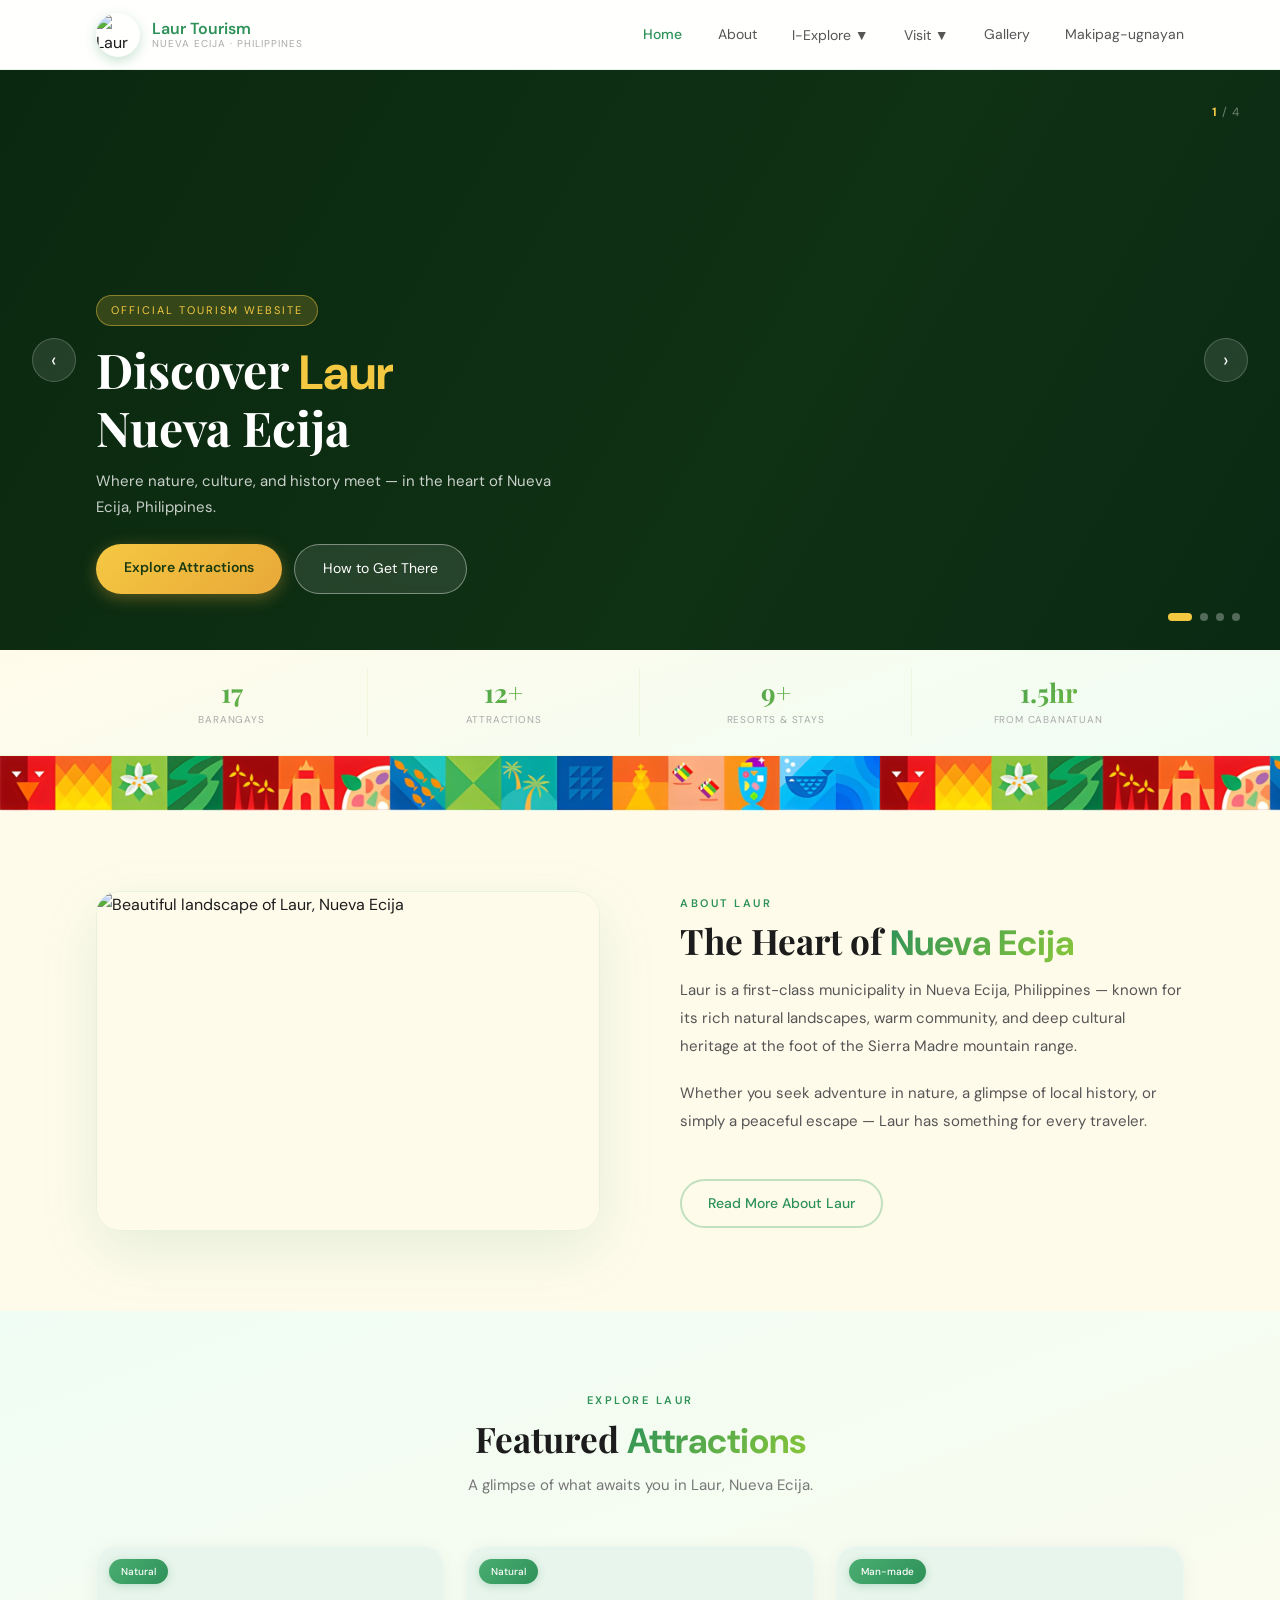
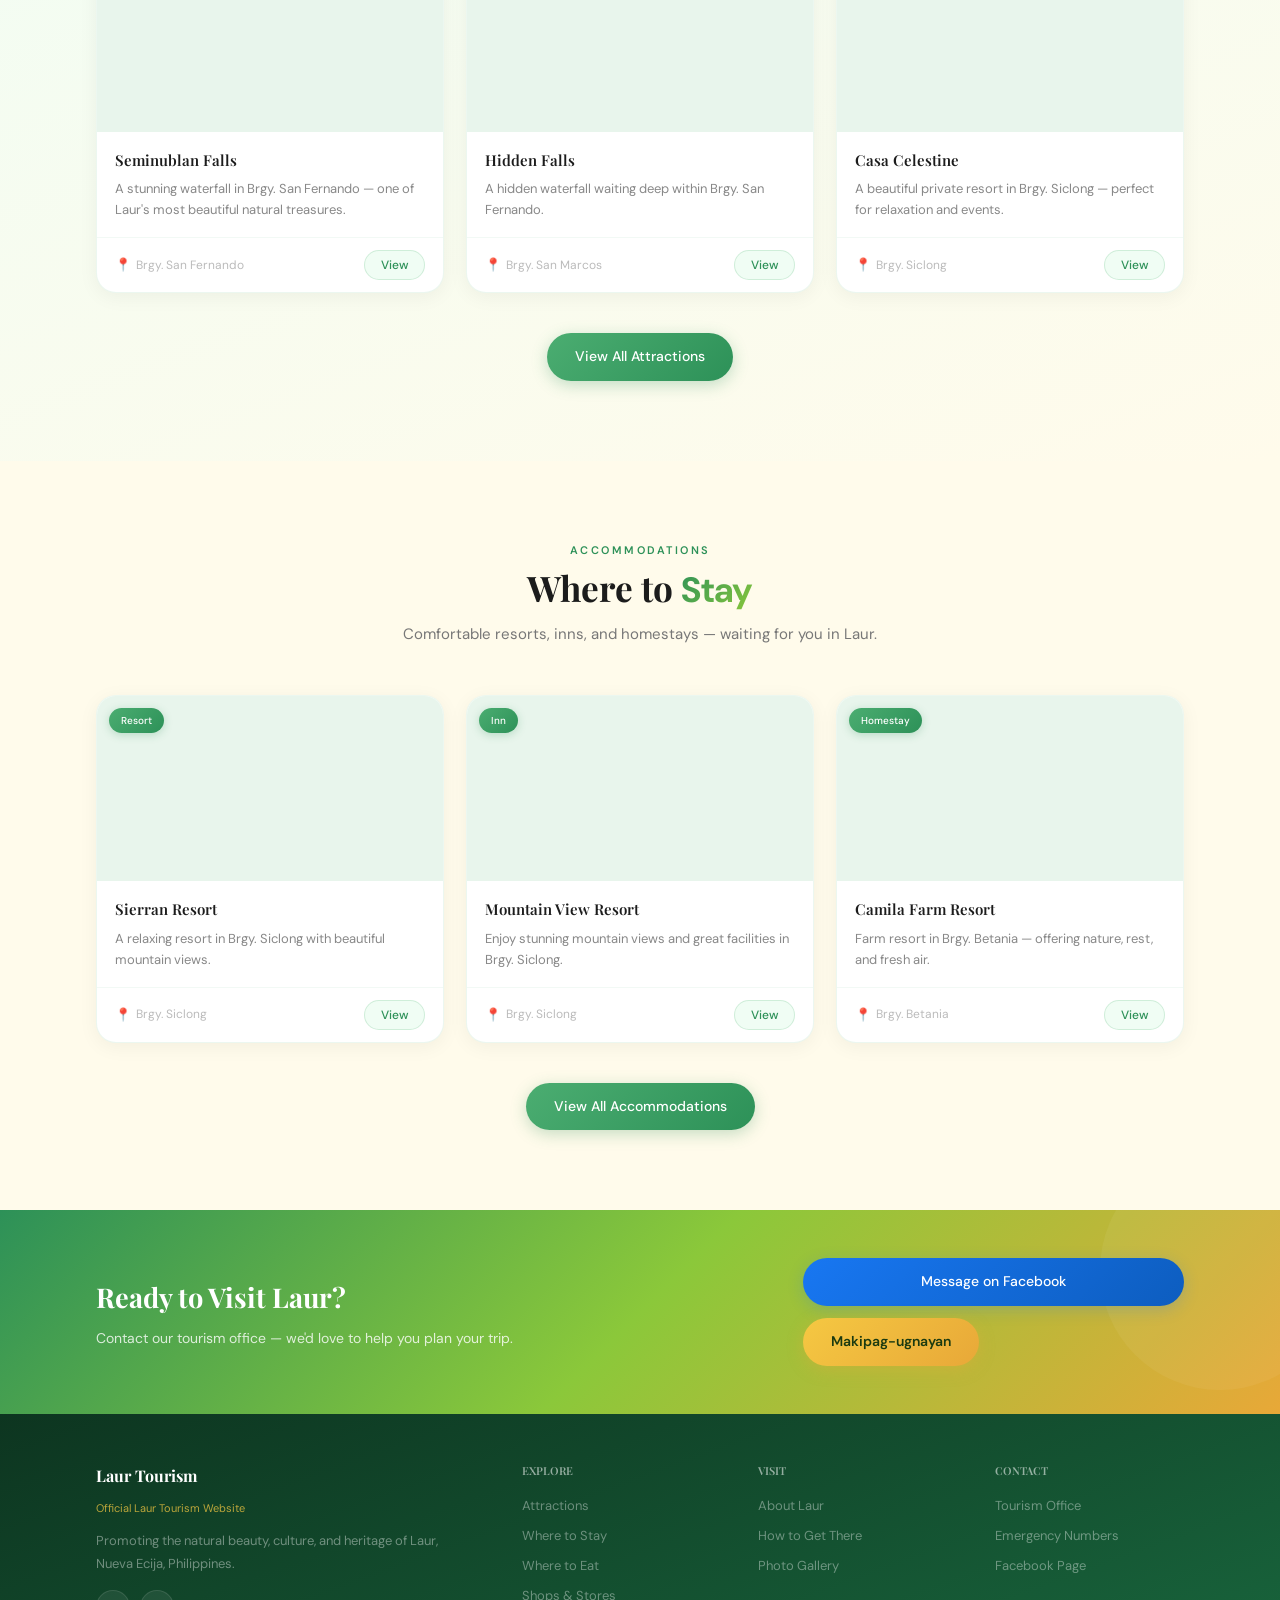
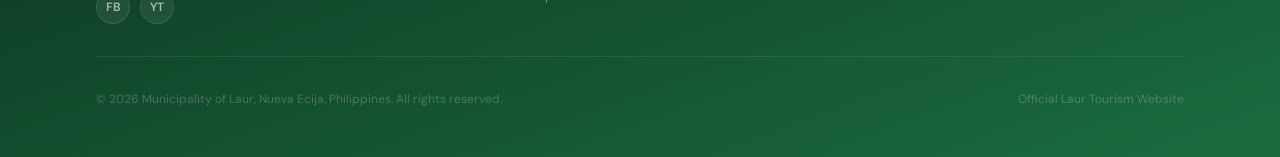
==== commit 9c190725: "before gmaps" ====
--- a/index.html
+++ b/index.html
@@ -3,11 +3,11 @@
 <head>
 <meta charset="UTF-8">
 <meta name="viewport" content="width=device-width,initial-scale=1">
-<meta name="description" content="Welcome to Laur, Nueva Ecija — official tourism website. Discover nature, culture, heritage, and the heart of Nueva Ecija, Philippines.">
-<meta name="keywords" content="Laur Nueva Ecija tourism, visit Laur Philippines, Nueva Ecija tourist spots">
+<meta name="description" content="Maligayang pagdating sa Laur, Nueva Ecija — opisyal na tourism website. Tuklasin ang kalikasan, kultura, at pamana ng puso ng Nueva Ecija, Pilipinas.">
+<meta name="keywords" content="Laur Nueva Ecija tourism, bisita Laur Pilipinas, Nueva Ecija tourist spots">
 <meta name="robots" content="index, follow">
 <meta property="og:title" content="Visit Laur, Nueva Ecija | Official Tourism Website">
-<meta property="og:description" content="Discover the heart of Nueva Ecija. Nature, culture, and heritage await in Laur, Philippines.">
+<meta property="og:description" content="Discover the heart of Nueva Ecija. Nature, culture, and heritage — waiting in Laur, Philippines.">
 <meta property="og:type" content="website">
 <meta property="og:url" content="https://laurtourism.vercel.app">
 <meta property="og:image" content="https://images.unsplash.com/photo-1504233529578-6d46baba6d34?w=1200&q=75">
@@ -16,16 +16,19 @@
 <title>Visit Laur, Nueva Ecija | Official Tourism Website</title>
 <link rel="preconnect" href="https://fonts.googleapis.com">
 <link rel="preconnect" href="https://fonts.gstatic.com" crossorigin>
-<link href="https://fonts.googleapis.com/css2?family=Playfair+Display:wght@600;700&family=DM+Sans:wght@300;400;500&display=swap" rel="stylesheet">
+<link href="https://fonts.googleapis.com/css2?family=Playfair+Display:wght@700;900&family=DM+Sans:wght@300;400;500&display=swap" rel="stylesheet">
 <link rel="stylesheet" href="style.css">
-<script type="application/ld+json">{"@context":"https://schema.org","@type":"TouristDestination","name":"Laur, Nueva Ecija","description":"Official tourism destination in Nueva Ecija, Philippines","url":"https://laurtourism.vercel.app","geo":{"@type":"GeoCoordinates","latitude":"15.5968","longitude":"121.2726"}}</script>
 <style>
+*,body{font-family:'DM Sans',sans-serif;}
+.nav-logo-img{width:44px;height:44px;border-radius:50%;object-fit:cover;}
+.nav-brand strong,.nav-brand span,.nav-links a,.dropdown-menu a,.mobile-links a,.mobile-fb{font-family:'DM Sans',sans-serif;}
+h1,h2,h3,.sec-title,.slide-content h1,.card-title,.footer-brand strong,.footer-col h4{font-family:'Playfair Display',serif!important;letter-spacing:0;}
 .modal-overlay{display:none;position:fixed;inset:0;background:rgba(10,42,20,.6);z-index:600;align-items:center;justify-content:center;padding:1.5rem;backdrop-filter:blur(6px)}
 .modal-overlay.open{display:flex}
 .modal-box{background:#fff;border-radius:24px;width:100%;max-width:820px;overflow:hidden;max-height:92vh;display:flex;flex-direction:column;box-shadow:0 32px 80px rgba(0,0,0,.22)}
 .modal-hd{background:linear-gradient(135deg,#2D9158,#4BAD71);padding:1.3rem 1.8rem;display:flex;justify-content:space-between;align-items:center;flex-shrink:0}
-.modal-hd h3{color:#fff;font-family:'Playfair Display',serif;font-size:1.25rem;font-weight:700;margin:0}
-.modal-hd small{color:rgba(255,255,255,.75);font-size:11px;letter-spacing:1px;text-transform:uppercase;display:block;margin-top:2px}
+.modal-hd h3{color:#fff;font-family:'Playfair Display',serif;font-size:1.25rem;font-weight:700;margin:0;letter-spacing:0;}
+.modal-hd small{color:rgba(255,255,255,.75);font-size:11px;letter-spacing:1px;text-transform:uppercase;display:block;margin-top:2px;font-family:'DM Sans',sans-serif;}
 .modal-close{background:rgba(255,255,255,.18);border:none;color:#fff;width:34px;height:34px;border-radius:50%;font-size:16px;flex-shrink:0;cursor:pointer;transition:background .2s}
 .modal-close:hover{background:rgba(255,255,255,.3)}
 .modal-inner{display:grid;grid-template-columns:1fr 1fr;flex:1;min-height:0}
@@ -33,44 +36,57 @@
 .modal-right{display:flex;flex-direction:column;overflow-y:auto}
 .modal-body{padding:1.8rem 1.8rem 1rem;flex:1}
 .mrow{margin-bottom:1.1rem}
-.mlbl{font-size:10px;color:#aaa;text-transform:uppercase;letter-spacing:1px;margin-bottom:4px;font-weight:600}
-.mval{font-size:14px;color:#333;line-height:1.6}
-.modal-map{margin:0 1.8rem 1rem;background:linear-gradient(135deg,#F0FDF4,#FFFBEB);border-radius:14px;height:90px;display:flex;align-items:center;justify-content:center;border:1px solid rgba(139,200,58,.2);font-size:13px;color:#2D9158;cursor:pointer;transition:all .2s;gap:6px}
+.mlbl{font-size:10px;color:#aaa;text-transform:uppercase;letter-spacing:1px;margin-bottom:4px;font-weight:600;font-family:'DM Sans',sans-serif;}
+.mval{font-size:14px;color:#333;line-height:1.6;font-family:'DM Sans',sans-serif;}
+.modal-map{margin:0 1.8rem 1rem;background:linear-gradient(135deg,#F0FDF4,#FFFBEB);border-radius:14px;height:90px;display:flex;align-items:center;justify-content:center;border:1px solid rgba(139,200,58,.2);font-size:13px;color:#2D9158;cursor:pointer;transition:all .2s;gap:6px;font-family:'DM Sans',sans-serif;}
 .modal-map:hover{background:linear-gradient(135deg,#dcfce7,#fef9c3);box-shadow:0 4px 14px rgba(45,145,88,.1)}
 .modal-acts{padding:0 1.8rem 1.8rem}
-.m-fb{background:linear-gradient(135deg,#1877f2,#0d5dbf);color:#fff;border:none;padding:11px 24px;border-radius:50px;font-size:13px;font-weight:500;cursor:pointer;width:100%;transition:all .2s}
+.m-fb{background:linear-gradient(135deg,#1877f2,#0d5dbf);color:#fff;border:none;padding:11px 24px;border-radius:50px;font-size:13px;font-weight:500;cursor:pointer;width:100%;transition:all .2s;font-family:'DM Sans',sans-serif;}
 .m-fb:hover{opacity:.9;transform:translateY(-1px)}
+.card-loc{display:flex;align-items:center;gap:5px;}
+.card-loc::before{content:'📍';font-size:13px;line-height:1;}
+/* Hide hours/fee rows by default; show only when data present */
+#modal-hrs-row, #modal-fee-row { display: none; }
+#modal-hrs-row.visible, #modal-fee-row.visible { display: block; }
 @media(max-width:640px){.modal-inner{grid-template-columns:1fr;grid-template-rows:240px auto}.modal-photo{min-height:240px}.modal-body{padding:1.2rem 1.2rem .8rem}.modal-map{margin:0 1.2rem .8rem}.modal-acts{padding:0 1.2rem 1.2rem}}
 </style>
 </head>
 <body>
 
+<!-- ===== NAV ===== -->
 <nav class="nav" id="navbar" role="navigation" aria-label="Main navigation">
   <div class="nav-logo">
-    <!-- LOGO: Replace the div below with your image. Example:
-         <img src="your-logo.png" alt="Laur Tourism Logo" class="nav-logo-img">
-         Then add to CSS: .nav-logo-img { width:44px; height:44px; border-radius:50%; object-fit:cover; }
-    -->
-    <div class="nav-seal nav-seal-placeholder">
-      <span>LT</span>
-    </div>
+    <img src="images/tourism-logo.png" alt="Laur Tourism Logo" class="nav-logo-img">
     <div class="nav-brand"><strong>Laur Tourism</strong><span>Nueva Ecija · Philippines</span></div>
   </div>
   <div class="nav-links">
     <a href="index.html" class="active">Home</a>
     <a href="about.html">About</a>
-    <div class="dropdown"><a href="attractions.html">Explore &#9660;</a><div class="dropdown-menu"><a href="attractions.html">Attractions</a><a href="gallery.html">Photo Gallery</a></div></div>
-    <div class="dropdown"><a href="visit.html">Visit &#9660;</a><div class="dropdown-menu"><a href="visit.html#stay">Where to Stay</a><a href="visit.html#eat">Where to Eat</a><a href="visit.html#shops">Shops & Stores</a></div></div>
+    <div class="dropdown">
+      <a href="attractions.html">I-Explore &#9660;</a>
+      <div class="dropdown-menu">
+        <a href="attractions.html">Attractions</a>
+        <a href="gallery.html">Photo Gallery</a>
+      </div>
+    </div>
+    <div class="dropdown">
+      <a href="visit.html">Visit &#9660;</a>
+      <div class="dropdown-menu">
+        <a href="visit.html#stay">Where to Stay</a>
+        <a href="visit.html#eat">Where to Eat</a>
+        <a href="visit.html#shops">Shops &amp; Stores</a>
+      </div>
+    </div>
     <a href="gallery.html">Gallery</a>
-    <a href="contact.html">Contact</a>
-  </div>
-  <!-- Plan Your Trip button removed -->
+    <a href="contact.html">Makipag-ugnayan</a>
+  </div>
   <button class="hamburger" onclick="toggleMobile()" aria-label="Open menu" id="ham"><span></span><span></span><span></span></button>
 </nav>
 
+<!-- ===== MOBILE MENU ===== -->
 <div class="mobile-menu" id="mobileMenu">
   <div class="mobile-menu-head">
-    <div class="nav-logo"><div class="nav-seal">LT</div><div class="nav-brand"><strong>Laur Tourism</strong><span>Nueva Ecija</span></div></div>
+    <div class="nav-logo"><img src="images/tourism-logo.png" alt="Laur Tourism Logo" class="nav-logo-img"><div class="nav-brand"><strong>Laur Tourism</strong><span>Nueva Ecija</span></div></div>
     <button class="mobile-menu-close" onclick="toggleMobile()">&#x2715;</button>
   </div>
   <div class="mobile-links">
@@ -79,32 +95,33 @@
     <a href="attractions.html" onclick="toggleMobile()">Attractions</a>
     <a href="visit.html" onclick="toggleMobile()">Where to Stay / Eat / Shop</a>
     <a href="gallery.html" onclick="toggleMobile()">Photo Gallery</a>
-    <a href="contact.html" onclick="toggleMobile()">Contact & Emergency</a>
-  </div>
-  <a href="https://facebook.com/laurtourism" class="mobile-fb" target="_blank" rel="noopener">Find us on Facebook</a>
+    <a href="contact.html" onclick="toggleMobile()">Makipag-ugnayan &amp; Emergency</a>
+  </div>
+  <a href="https://www.facebook.com/profile.php?id=61580579025346" class="mobile-fb" target="_blank" rel="noopener">Find us on Facebook</a>
 </div>
 
+<!-- ===== HERO ===== -->
 <section class="hero" id="home" role="banner">
   <div class="slide s1 active">
-    <div class="slide-img" style="background-image:url('https://images.unsplash.com/photo-1504233529578-6d46baba6d34?w=1400&q=75')" role="img" aria-label="Scenic mountain view of Laur"></div>
+    <div class="slide-img" style="background-image:url('https://images.unsplash.com/photo-1504233529578-6d46baba6d34?w=1400&q=75')" role="img" aria-label="Beautiful mountain view of Laur"></div>
     <div class="slide-overlay"></div>
     <div class="slide-content">
       <div class="slide-tag">Official Tourism Website</div>
       <h1>Discover <em>Laur</em><br>Nueva Ecija</h1>
-      <p>Where nature, culture, and history come alive in the heart of Nueva Ecija, Philippines.</p>
+      <p>Where nature, culture, and history meet — in the heart of Nueva Ecija, Philippines.</p>
       <div class="slide-btns">
         <a href="attractions.html" class="btn-yellow">Explore Attractions</a>
-        <a href="contact.html#directions" class="btn-ghost">Get Directions</a>
+        <a href="contact.html#directions" class="btn-ghost">How to Get There</a>
       </div>
     </div>
   </div>
   <div class="slide s2">
-    <div class="slide-img" style="background-image:url('https://images.unsplash.com/photo-1448375240586-882707db888b?w=1400&q=75')" role="img" aria-label="Lush green forest"></div>
+    <div class="slide-img" style="background-image:url('https://images.unsplash.com/photo-1448375240586-882707db888b?w=1400&q=75')" role="img" aria-label="Lush forest landscape"></div>
     <div class="slide-overlay"></div>
     <div class="slide-content">
       <div class="slide-tag">Natural Attractions</div>
-      <h1>Breathtaking<br><em>Natural Beauty</em></h1>
-      <p>Explore lush forests, scenic rivers, and stunning mountain views unique to Laur.</p>
+      <h1>Breathtaking<br><em>Nature</em></h1>
+      <p>Explore forests, rivers, and stunning mountain views found only in Laur.</p>
       <div class="slide-btns">
         <a href="attractions.html" class="btn-yellow">View Nature Spots</a>
         <a href="about.html" class="btn-ghost">Learn More</a>
@@ -115,24 +132,24 @@
     <div class="slide-img" style="background-image:url('https://images.unsplash.com/photo-1518509562904-e7ef99cdcc86?w=1400&q=75')" role="img" aria-label="Cultural heritage"></div>
     <div class="slide-overlay"></div>
     <div class="slide-content">
-      <div class="slide-tag">Man-made Attractions</div>
+      <div class="slide-tag">Man-Made Attractions</div>
       <h1>Rich <em>Culture</em><br>&amp; Heritage</h1>
-      <p>Experience historic landmarks, local traditions, and the warm hospitality of Laur's people.</p>
+      <p>Experience historic sites, local traditions, and warm hospitality of the people of Laur.</p>
       <div class="slide-btns">
         <a href="attractions.html" class="btn-yellow">Explore Heritage</a>
-        <a href="contact.html" class="btn-ghost">Plan Your Visit</a>
+        <a href="contact.html" class="btn-ghost">Plan Your Trip</a>
       </div>
     </div>
   </div>
   <div class="slide s4">
-    <div class="slide-img" style="background-image:url('https://images.unsplash.com/photo-1501854140801-50d01698950b?w=1400&q=75')" role="img" aria-label="Peaceful river and countryside"></div>
+    <div class="slide-img" style="background-image:url('https://images.unsplash.com/photo-1501854140801-50d01698950b?w=1400&q=75')" role="img" aria-label="Peaceful river and farmland"></div>
     <div class="slide-overlay"></div>
     <div class="slide-content">
       <div class="slide-tag">Stay &amp; Relax</div>
-      <h1>Your Perfect<br>Escape in <em>Laur</em></h1>
-      <p>Find comfortable resorts, cozy inns, and welcoming homestays for your perfect stay.</p>
+      <h1>Your Perfect<br>Retreat in <em>Laur</em></h1>
+      <p>Find comfortable resorts, cozy inns, and friendly homestays for your stay.</p>
       <div class="slide-btns">
-        <a href="visit.html#stay" class="btn-yellow">Find a Place to Stay</a>
+        <a href="visit.html#stay" class="btn-yellow">Find Accommodations</a>
         <a href="contact.html#directions" class="btn-ghost">View Map</a>
       </div>
     </div>
@@ -148,6 +165,7 @@
   <div class="slide-num"><b id="sn">1</b> / 4</div>
 </section>
 
+<!-- ===== STATS BAR ===== -->
 <div class="stats-bar">
   <div class="stat"><div class="stat-n">17</div><div class="stat-l">Barangays</div></div>
   <div class="stat"><div class="stat-n" id="stat-attractions">13+</div><div class="stat-l">Attractions</div></div>
@@ -155,23 +173,26 @@
   <div class="stat"><div class="stat-n">1.5hr</div><div class="stat-l">From Cabanatuan</div></div>
 </div>
 
-<!-- ABOUT PREVIEW -->
+<!-- ===== BANNER STRIP ===== -->
+<div class="banner-strip"></div>
+
+<!-- ===== ABOUT ===== -->
 <section class="sec" id="about">
   <div class="about-grid">
     <div class="about-img">
-      <img src="https://images.unsplash.com/photo-1472396961693-142e6e269027?w=700&q=75" alt="Scenic landscape of Laur, Nueva Ecija" loading="lazy" width="700" height="300" style="width:100%;height:100%;object-fit:cover;">
+      <img src="https://images.unsplash.com/photo-1472396961693-142e6e269027?w=700&q=75" alt="Beautiful landscape of Laur, Nueva Ecija" loading="lazy" width="700" height="300" style="width:100%;height:100%;object-fit:cover;">
     </div>
     <div class="about-body">
       <div class="eyebrow">About Laur</div>
       <h2 class="sec-title">The Heart of <em>Nueva Ecija</em></h2>
-      <p>Laur is a first-class municipality in Nueva Ecija, Philippines — known for its rich natural landscapes, warm communities, and deep cultural heritage nestled at the foothills of the Sierra Madre mountain range.</p>
-      <p>Whether you are seeking adventure in nature, a glimpse into local history, or simply a peaceful retreat — Laur has something for every traveler.</p>
+      <p>Laur is a first-class municipality in Nueva Ecija, Philippines — known for its rich natural landscapes, warm community, and deep cultural heritage at the foot of the Sierra Madre mountain range.</p>
+      <p>Whether you seek adventure in nature, a glimpse of local history, or simply a peaceful escape — Laur has something for every traveler.</p>
       <a href="about.html" class="btn-outline" style="display:inline-block;margin-top:1.5rem">Read More About Laur</a>
     </div>
   </div>
 </section>
 
-<!-- FEATURED ATTRACTIONS -->
+<!-- ===== FEATURED ATTRACTIONS ===== -->
 <section class="sec alt">
   <div class="sec-head">
     <div class="eyebrow">Explore Laur</div>
@@ -179,91 +200,111 @@
     <p class="sec-sub">A glimpse of what awaits you in Laur, Nueva Ecija.</p>
   </div>
   <div class="grid3">
-    <article class="card" onclick="openModal('Seminublan Falls','Natural Attraction','Brgy. San Fernando, Laur, Nueva Ecija','Open daily · Daylight hours','Free entrance','https://images.unsplash.com/photo-1504233529578-6d46baba6d34?w=800&q=80')">
+    <!-- Natural attractions: no contact number, no hours/fee -->
+    <article class="card" onclick="openModal('Seminublan Falls','Natural Attraction','Brgy. San Fernando, Laur, Nueva Ecija','','','https://images.unsplash.com/photo-1504233529578-6d46baba6d34?w=800&q=80')">
       <div class="card-img" style="background-image:url('https://images.unsplash.com/photo-1504233529578-6d46baba6d34?w=400&q=75')"><span class="cbadge">Natural</span></div>
-      <div class="card-body"><div class="card-title">Seminublan Falls</div><div class="card-desc">A stunning waterfall nestled in Brgy. San Fernando — one of Laur's natural gems.</div></div>
-      <div class="card-foot"><span class="card-loc">Brgy. San Fernando</span><button class="view-btn">View Info</button></div>
-    </article>
-    <article class="card" onclick="openModal('Hidden Falls','Natural Attraction','Brgy. San Fernando, Laur, Nueva Ecija','Open daily · Daylight hours','Free entrance','https://images.unsplash.com/photo-1501854140801-50d01698950b?w=800&q=80')">
+      <div class="card-body"><div class="card-title">Seminublan Falls</div><div class="card-desc">A stunning waterfall in Brgy. San Fernando — one of Laur's most beautiful natural treasures.</div></div>
+      <div class="card-foot"><span class="card-loc">Brgy. San Fernando</span><button class="view-btn">View</button></div>
+    </article>
+    <article class="card" onclick="openModal('Hidden Falls','Natural Attraction','Brgy. San Fernando, Laur, Nueva Ecija','','','https://images.unsplash.com/photo-1501854140801-50d01698950b?w=800&q=80')">
       <div class="card-img" style="background-image:url('https://images.unsplash.com/photo-1501854140801-50d01698950b?w=400&q=75')"><span class="cbadge">Natural</span></div>
-      <div class="card-body"><div class="card-title">Hidden Falls</div><div class="card-desc">A secluded waterfall waiting to be discovered deep in Brgy. San Fernando.</div></div>
-      <div class="card-foot"><span class="card-loc">Brgy. San Marcos</span><button class="view-btn">View Info</button></div>
-    </article>
-    <article class="card" onclick="openModal('Casa Celestine','Private Resort','Brgy. Siclong, Laur, Nueva Ecija','Inquire for schedule','Inquire for rates','https://images.unsplash.com/photo-1520250497591-112f2f40a3f4?w=800&q=80')">
+      <div class="card-body"><div class="card-title">Hidden Falls</div><div class="card-desc">A hidden waterfall waiting deep within Brgy. San Fernando.</div></div>
+      <div class="card-foot"><span class="card-loc">Brgy. San Marcos</span><button class="view-btn">View</button></div>
+    </article>
+    <!-- Man-made: contact number, no hours/fee -->
+    <article class="card" onclick="openModal('Casa Celestine','Private Resort','Brgy. Siclong, Laur, Nueva Ecija','','','https://images.unsplash.com/photo-1520250497591-112f2f40a3f4?w=800&q=80','09317275295')">
       <div class="card-img" style="background-image:url('https://images.unsplash.com/photo-1520250497591-112f2f40a3f4?w=400&q=75')"><span class="cbadge">Man-made</span></div>
-      <div class="card-body"><div class="card-title">Casa Celestine</div><div class="card-desc">A charming private resort in Brgy. Siclong perfect for relaxation and events.</div></div>
-      <div class="card-foot"><span class="card-loc">Brgy. Siclong</span><button class="view-btn">View Info</button></div>
+      <div class="card-body"><div class="card-title">Casa Celestine</div><div class="card-desc">A beautiful private resort in Brgy. Siclong — perfect for relaxation and events.</div></div>
+      <div class="card-foot"><span class="card-loc">Brgy. Siclong</span><button class="view-btn">View</button></div>
     </article>
   </div>
   <div style="text-align:center;margin-top:2.5rem">
-    <a href="attractions.html" class="btn-green">See All Attractions</a>
-  </div>
-</section>
-
-<!-- FEATURED STAY -->
+    <a href="attractions.html" class="btn-green">View All Attractions</a>
+  </div>
+</section>
+
+<!-- ===== WHERE TO STAY ===== -->
 <section class="sec">
   <div class="sec-head">
     <div class="eyebrow">Accommodations</div>
     <h2 class="sec-title">Where to <em>Stay</em></h2>
-    <p class="sec-sub">Comfortable resorts, inns, and homestays waiting for you in Laur.</p>
+    <p class="sec-sub">Comfortable resorts, inns, and homestays — waiting for you in Laur.</p>
   </div>
   <div class="grid3">
-    <article class="card" onclick="openModal('Sierran Resort','Resort','Brgy. Siclong, Laur, Nueva Ecija','Inquire for schedule','Inquire for rates','https://images.unsplash.com/photo-1520250497591-112f2f40a3f4?w=800&q=80')">
+    <article class="card" onclick="openModal('Sierran Resort','Resort','Brgy. Siclong, Laur, Nueva Ecija','','','https://images.unsplash.com/photo-1520250497591-112f2f40a3f4?w=800&q=80','09484172382')">
       <div class="card-img" style="background-image:url('https://images.unsplash.com/photo-1520250497591-112f2f40a3f4?w=400&q=75')"><span class="cbadge">Resort</span></div>
-      <div class="card-body"><div class="card-title">Sierran Resort</div><div class="card-desc">A relaxing resort in Brgy. Siclong with scenic mountain surroundings.</div><div class="amenity-pills"><span class="amenity-pill">Pool</span><span class="amenity-pill">WiFi</span><span class="amenity-pill">Aircon</span></div></div>
-      <div class="card-foot"><span class="card-loc">From &#8369;800/night</span><button class="view-btn">View Info</button></div>
-    </article>
-    <article class="card" onclick="openModal('Mountain View Resort','Resort','Brgy. Siclong, Laur, Nueva Ecija','Inquire for schedule','Inquire for rates','https://images.unsplash.com/photo-1566073771259-6a8506099945?w=800&q=80')">
+      <div class="card-body"><div class="card-title">Sierran Resort</div><div class="card-desc">A relaxing resort in Brgy. Siclong with beautiful mountain views.</div></div>
+      <div class="card-foot"><span class="card-loc">Brgy. Siclong</span><button class="view-btn">View</button></div>
+    </article>
+    <article class="card" onclick="openModal('Mountain View Resort','Resort','Brgy. Siclong, Laur, Nueva Ecija','','','https://images.unsplash.com/photo-1566073771259-6a8506099945?w=800&q=80','09386293261')">
       <div class="card-img" style="background-image:url('https://images.unsplash.com/photo-1566073771259-6a8506099945?w=400&q=75')"><span class="cbadge">Inn</span></div>
-      <div class="card-body"><div class="card-title">Mountain View Resort</div><div class="card-desc">Enjoy breathtaking mountain views and resort facilities in Brgy. Siclong.</div><div class="amenity-pills"><span class="amenity-pill">WiFi</span><span class="amenity-pill">Aircon</span><span class="amenity-pill">Parking</span></div></div>
-      <div class="card-foot"><span class="card-loc">From &#8369;500/night</span><button class="view-btn">View Info</button></div>
-    </article>
-    <article class="card" onclick="openModal('Camila Farm Resort','Farm Resort','Brgy. Betania, Laur, Nueva Ecija','Inquire for schedule','Inquire for rates','https://images.unsplash.com/photo-1449158743715-0a90ebb6d2d8?w=800&q=80')">
+      <div class="card-body"><div class="card-title">Mountain View Resort</div><div class="card-desc">Enjoy stunning mountain views and great facilities in Brgy. Siclong.</div></div>
+      <div class="card-foot"><span class="card-loc">Brgy. Siclong</span><button class="view-btn">View</button></div>
+    </article>
+    <article class="card" onclick="openModal('Camila Farm Resort','Farm Resort','Brgy. Betania, Laur, Nueva Ecija','','','https://images.unsplash.com/photo-1449158743715-0a90ebb6d2d8?w=800&q=80','09176388948')">
       <div class="card-img" style="background-image:url('https://images.unsplash.com/photo-1449158743715-0a90ebb6d2d8?w=400&q=75')"><span class="cbadge">Homestay</span></div>
-      <div class="card-body"><div class="card-title">Camila Farm Resort</div><div class="card-desc">A farm resort in Brgy. Betania offering nature, relaxation, and fresh air.</div><div class="amenity-pills"><span class="amenity-pill">Breakfast</span><span class="amenity-pill">Family</span></div></div>
-      <div class="card-foot"><span class="card-loc">From &#8369;350/night</span><button class="view-btn">View Info</button></div>
+      <div class="card-body"><div class="card-title">Camila Farm Resort</div><div class="card-desc">Farm resort in Brgy. Betania — offering nature, rest, and fresh air.</div></div>
+      <div class="card-foot"><span class="card-loc">Brgy. Betania</span><button class="view-btn">View</button></div>
     </article>
   </div>
   <div style="text-align:center;margin-top:2.5rem">
-    <a href="visit.html#stay" class="btn-green">See All Accommodations</a>
-  </div>
-</section>
-
-<!-- CONTACT STRIP -->
+    <a href="visit.html#stay" class="btn-green">View All Accommodations</a>
+  </div>
+</section>
+
+<!-- ===== CONTACT STRIP ===== -->
 <section class="contact-strip">
   <div class="contact-strip-inner">
     <div>
       <h3>Ready to Visit Laur?</h3>
-      <p>Reach out to our tourism office — we are happy to help you plan your trip.</p>
+      <p>Contact our tourism office — we'd love to help you plan your trip.</p>
     </div>
     <div class="contact-strip-btns">
-      <a href="https://facebook.com/laurtourism" target="_blank" rel="noopener" class="btn-fb">Message on Facebook</a>
-      <a href="contact.html" class="btn-yellow">Contact Us</a>
-    </div>
-  </div>
-</section>
-
+      <a href="https://www.facebook.com/profile.php?id=61580579025346" target="_blank" rel="noopener" class="btn-fb">Message on Facebook</a>
+      <a href="contact.html" class="btn-yellow">Makipag-ugnayan</a>
+    </div>
+  </div>
+</section>
+
+<!-- ===== FOOTER ===== -->
 <footer class="footer">
   <div class="footer-top">
     <div class="footer-brand">
-      <strong>Laur Tourism</strong><span>Official Tourism Website</span>
+      <strong>Laur Tourism</strong>
+      <span>Official Laur Tourism Website</span>
       <p>Promoting the natural beauty, culture, and heritage of Laur, Nueva Ecija, Philippines.</p>
       <div class="social-row">
-        <a href="https://facebook.com/laurtourism" class="social-btn" target="_blank" rel="noopener" aria-label="Facebook">FB</a>
+        <a href="https://www.facebook.com/profile.php?id=61580579025346" class="social-btn" target="_blank" rel="noopener" aria-label="Facebook">FB</a>
         <a href="https://youtube.com" class="social-btn" target="_blank" rel="noopener" aria-label="YouTube">YT</a>
       </div>
     </div>
-    <nav class="footer-col"><h4>Explore</h4><a href="attractions.html">Attractions</a><a href="visit.html#stay">Where to Stay</a><a href="visit.html#eat">Where to Eat</a><a href="visit.html#shops">Shops &amp; Stores</a></nav>
-    <nav class="footer-col"><h4>Visit</h4><a href="about.html">About Laur</a><a href="contact.html#directions">How to Get There</a><a href="gallery.html">Photo Gallery</a></nav>
-    <nav class="footer-col"><h4>Contact</h4><a href="contact.html">Tourism Office</a><a href="contact.html#emergency">Emergency Numbers</a><a href="https://facebook.com/laurtourism" target="_blank" rel="noopener">Facebook Page</a></nav>
+    <nav class="footer-col">
+      <h4>Explore</h4>
+      <a href="attractions.html">Attractions</a>
+      <a href="visit.html#stay">Where to Stay</a>
+      <a href="visit.html#eat">Where to Eat</a>
+      <a href="visit.html#shops">Shops &amp; Stores</a>
+    </nav>
+    <nav class="footer-col">
+      <h4>Visit</h4>
+      <a href="about.html">About Laur</a>
+      <a href="contact.html#directions">How to Get There</a>
+      <a href="gallery.html">Photo Gallery</a>
+    </nav>
+    <nav class="footer-col">
+      <h4>Contact</h4>
+      <a href="contact.html">Tourism Office</a>
+      <a href="contact.html#emergency">Emergency Numbers</a>
+      <a href="https://www.facebook.com/profile.php?id=61580579025346" target="_blank" rel="noopener">Facebook Page</a>
+    </nav>
   </div>
   <div class="footer-bottom">
     <span>&copy; 2026 Municipality of Laur, Nueva Ecija, Philippines. All rights reserved.</span>
-    <span>Official Tourism Website</span>
+    <span>Official Laur Tourism Website</span>
   </div>
 </footer>
 
-<!-- LARGE MODAL -->
+<!-- ===== MODAL ===== -->
 <div class="modal-overlay" id="modal" onclick="closeModal(event)">
   <div class="modal-box">
     <div class="modal-hd">
@@ -275,12 +316,11 @@
       <div class="modal-right">
         <div class="modal-body">
           <div class="mrow"><div class="mlbl">Location</div><div class="mval" id="modal-loc">—</div></div>
-          <div class="mrow"><div class="mlbl">Hours</div><div class="mval" id="modal-hrs">—</div></div>
-          <div class="mrow"><div class="mlbl">Fee / Price</div><div class="mval" id="modal-fee">—</div></div>
+          <div class="mrow" id="modal-contact-row" style="display:none"><div class="mlbl">Contact Number</div><div class="mval" id="modal-contact">—</div></div>
         </div>
         <div class="modal-map">&#128205; View on Google Maps</div>
         <div class="modal-acts">
-          <button class="m-fb" onclick="window.open('https://facebook.com/laurtourism','_blank')">Facebook Page</button>
+          <button class="m-fb" onclick="window.open('https://www.facebook.com/profile.php?id=61580579025346','_blank')">Facebook Page</button>
         </div>
       </div>
     </div>
@@ -290,22 +330,30 @@
 <script src="data.js"></script>
 <script src="script.js"></script>
 <script>
-function openModal(title,type,loc,hrs,fee,img){
-  document.getElementById('modal-title').textContent=title;
-  document.getElementById('modal-type').textContent=type;
-  document.getElementById('modal-loc').textContent=loc;
-  document.getElementById('modal-hrs').textContent=hrs;
-  document.getElementById('modal-fee').innerHTML=fee;
-  document.getElementById('modal-photo').style.backgroundImage="url('"+img+"')";
+function openModal(title, type, loc, hrs, fee, img, contact) {
+  document.getElementById('modal-title').textContent = title;
+  document.getElementById('modal-type').textContent = type;
+  document.getElementById('modal-loc').textContent = loc;
+  document.getElementById('modal-photo').style.backgroundImage = "url('" + img + "')";
+
+  // Show contact number only if provided
+  var contactRow = document.getElementById('modal-contact-row');
+  if (contact) {
+    document.getElementById('modal-contact').textContent = contact;
+    contactRow.style.display = 'block';
+  } else {
+    contactRow.style.display = 'none';
+  }
+
   document.getElementById('modal').classList.add('open');
-  document.body.style.overflow='hidden';
+  document.body.style.overflow = 'hidden';
 }
-function closeModalBtn(){
+function closeModalBtn() {
   document.getElementById('modal').classList.remove('open');
-  document.body.style.overflow='';
+  document.body.style.overflow = '';
 }
-function closeModal(e){if(e.target.id==='modal')closeModalBtn();}
-document.addEventListener('keydown',e=>{if(e.key==='Escape')closeModalBtn();});
+function closeModal(e) { if (e.target.id === 'modal') closeModalBtn(); }
+document.addEventListener('keydown', e => { if (e.key === 'Escape') closeModalBtn(); });
 </script>
 </body>
 </html>
--- a/style.css
+++ b/style.css
@@ -9,18 +9,11 @@
 .nav{background:rgba(255,255,255,.95);backdrop-filter:blur(14px);border-bottom:1px solid rgba(75,173,113,.12);padding:0 6rem;height:70px;display:flex;align-items:center;justify-content:space-between;position:sticky;top:0;z-index:100;transition:box-shadow .3s}
 .nav.scrolled{box-shadow:0 4px 24px rgba(45,145,88,.1)}
 .nav-logo{display:flex;align-items:center;gap:12px}
-
-/* Logo image — replace the placeholder seal with your own image */
 .nav-logo-img{width:44px;height:44px;border-radius:50%;object-fit:cover;flex-shrink:0;box-shadow:0 4px 12px rgba(45,145,88,.25)}
-
-/* Fallback placeholder seal (shown when no real logo image is used) */
 .nav-seal{width:44px;height:44px;border-radius:50%;background:linear-gradient(135deg,#4BAD71,#2D9158);display:flex;align-items:center;justify-content:center;font-size:12px;font-weight:700;color:#fff;flex-shrink:0;box-shadow:0 4px 12px rgba(45,145,88,.25)}
-
-/* Nav brand text — tightened line spacing */
 .nav-brand{display:flex;flex-direction:column;gap:1px}
 .nav-brand strong{display:block;font-size:16px;font-weight:600;color:#2D9158;line-height:1.1}
 .nav-brand span{font-size:10px;color:#aaa;letter-spacing:1px;text-transform:uppercase;line-height:1.1}
-
 .nav-links{display:flex;gap:2.2rem;align-items:center}
 .nav-links a{font-size:14px;color:#555;font-weight:400;transition:color .2s}
 .nav-links a:hover,.nav-links a.active{color:#2D9158;font-weight:500}
@@ -38,6 +31,16 @@
 .mobile-links a{display:block;padding:1rem 0;font-size:16px;color:#444;border-bottom:1px solid rgba(75,173,113,.1)}
 .mobile-links a:hover{color:#2D9158}
 .mobile-fb{display:block;margin-top:2rem;background:linear-gradient(135deg,#4BAD71,#2D9158);color:#fff;text-align:center;padding:1rem;border-radius:50px;font-size:14px;font-weight:500}
+
+/* ===== BANNER STRIP ===== */
+.banner-strip{
+  width:100%;
+  height:55px;
+  background-image:url('banner.webp');
+  background-repeat:repeat-x;
+  background-size:auto 55px;
+  background-position:left center;
+}
 
 /* HERO */
 .hero{position:relative;height:580px;overflow:hidden;background:#0a2a14}
@@ -72,10 +75,6 @@
 .stat-n{font-family:'Playfair Display',serif;font-size:1.65rem;font-weight:700;background:linear-gradient(135deg,#2D9158,#8BC83A);-webkit-background-clip:text;-webkit-text-fill-color:transparent;background-clip:text;line-height:1.2}
 .stat-l{font-size:10px;color:#aaa;margin-top:2px;text-transform:uppercase;letter-spacing:.8px}
 
-/* BANNER STRIP */
-.banner-strip{width:100%;height:72px;overflow:hidden;line-height:0;display:block}
-.banner-strip img{width:100%;height:72px;object-fit:cover;object-position:center top;display:block}
-
 /* SECTIONS */
 .sec{padding:5rem 6rem}
 .sec.alt{background:linear-gradient(160deg,#F0FDF4,#FFFBEB)}
@@ -283,7 +282,9 @@
   .page-hero{height:240px}.page-hero-content{left:1.5rem;right:1.5rem;bottom:1.5rem}
   .page-hero-content h1{font-size:1.8rem}.chat-popup{width:270px;right:-10px}
   .emergency-grid{grid-template-columns:1fr}.arr{display:none}
+  .banner-strip{height:45px;background-size:auto 45px}
 }
 @media(max-width:480px){
   .grid4{grid-template-columns:1fr}.footer-top{grid-template-columns:1fr}.sec-title{font-size:1.8rem}
+  .banner-strip{height:38px;background-size:auto 38px}
 }
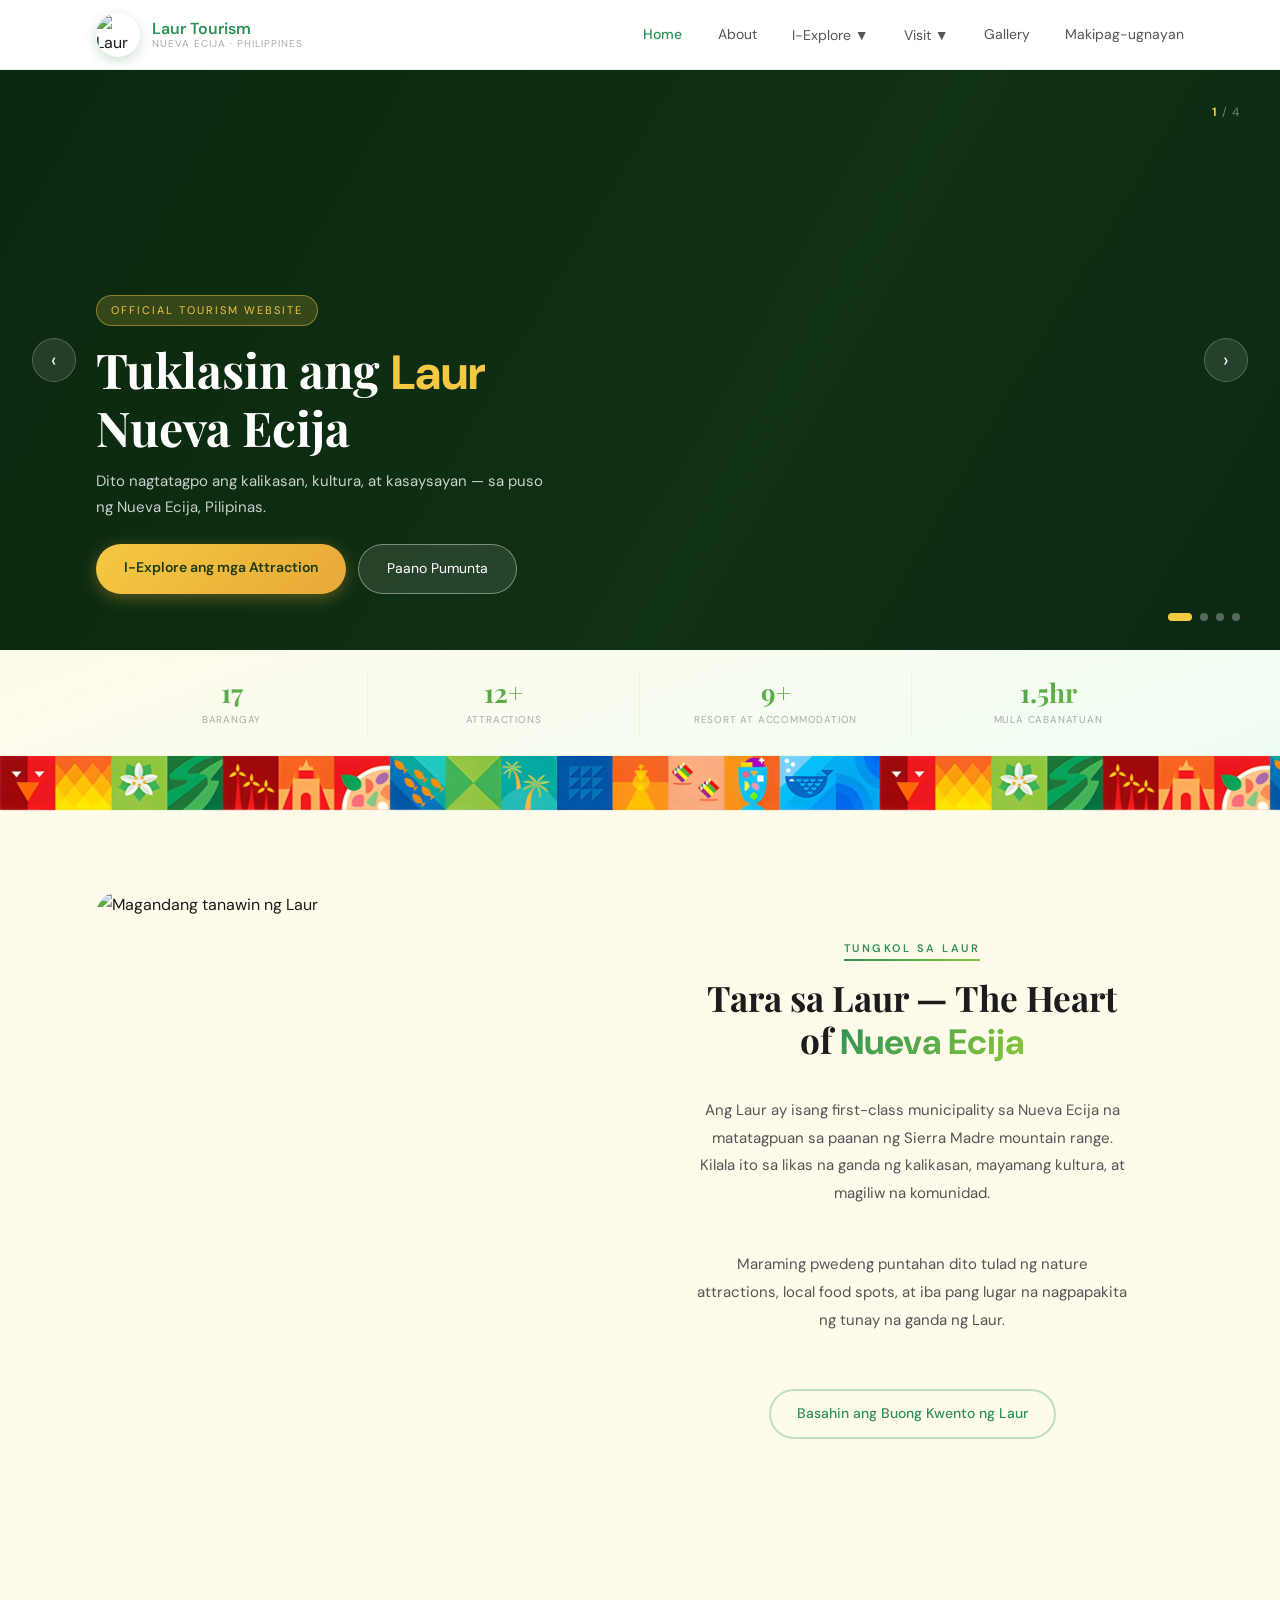
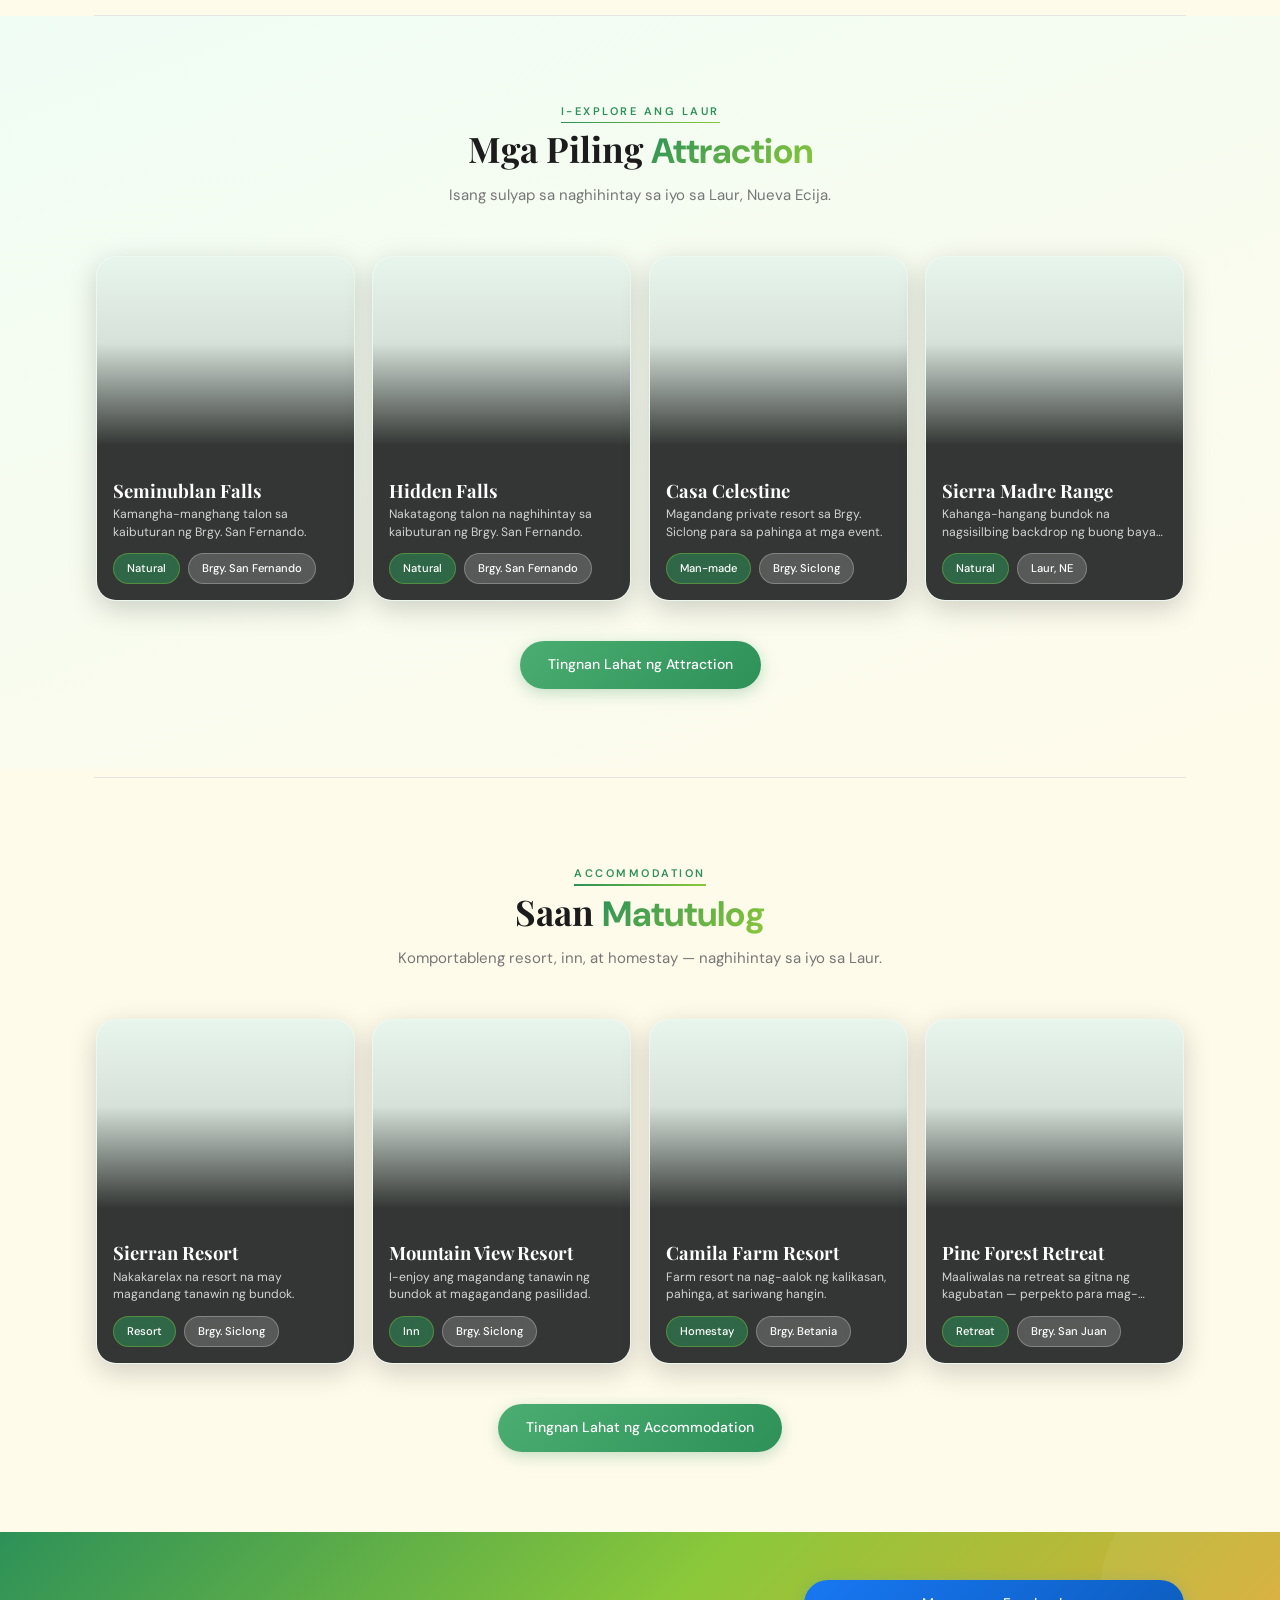
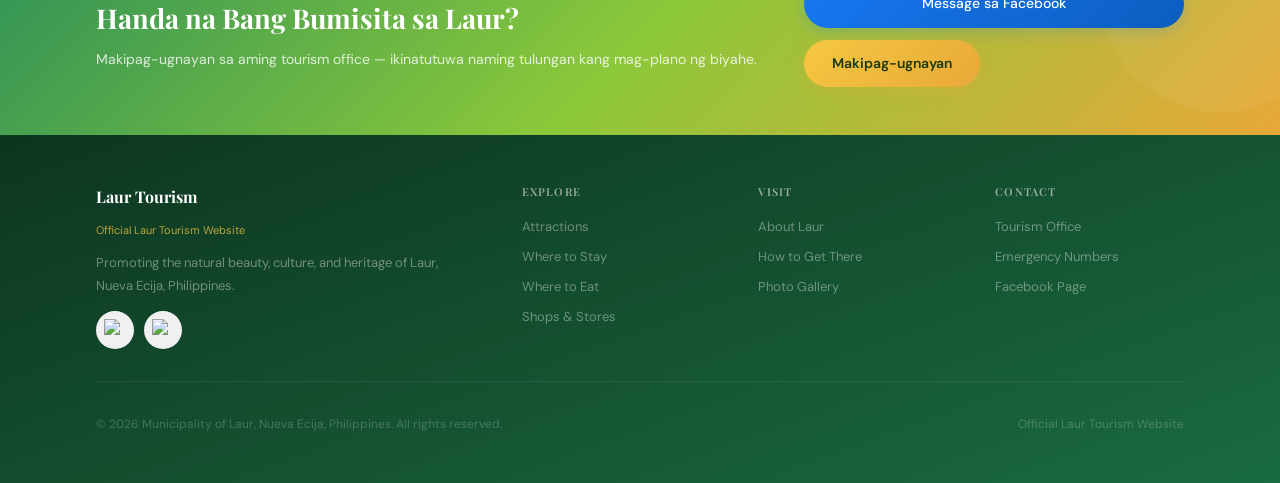
==== commit f629787c: "improved cards" ====
--- a/index.html
+++ b/index.html
@@ -3,16 +3,9 @@
 <head>
 <meta charset="UTF-8">
 <meta name="viewport" content="width=device-width,initial-scale=1">
-<meta name="description" content="Maligayang pagdating sa Laur, Nueva Ecija — opisyal na tourism website. Tuklasin ang kalikasan, kultura, at pamana ng puso ng Nueva Ecija, Pilipinas.">
-<meta name="keywords" content="Laur Nueva Ecija tourism, bisita Laur Pilipinas, Nueva Ecija tourist spots">
-<meta name="robots" content="index, follow">
+<meta name="description" content="Maligayang pagdating sa Laur, Nueva Ecija — opisyal na tourism website.">
 <meta property="og:title" content="Visit Laur, Nueva Ecija | Official Tourism Website">
-<meta property="og:description" content="Discover the heart of Nueva Ecija. Nature, culture, and heritage — waiting in Laur, Philippines.">
 <meta property="og:type" content="website">
-<meta property="og:url" content="https://laurtourism.vercel.app">
-<meta property="og:image" content="https://images.unsplash.com/photo-1504233529578-6d46baba6d34?w=1200&q=75">
-<meta name="twitter:card" content="summary_large_image">
-<link rel="canonical" href="https://laurtourism.vercel.app">
 <title>Visit Laur, Nueva Ecija | Official Tourism Website</title>
 <link rel="preconnect" href="https://fonts.googleapis.com">
 <link rel="preconnect" href="https://fonts.gstatic.com" crossorigin>
@@ -21,39 +14,107 @@
 <style>
 *,body{font-family:'DM Sans',sans-serif;}
 .nav-logo-img{width:44px;height:44px;border-radius:50%;object-fit:cover;}
-.nav-brand strong,.nav-brand span,.nav-links a,.dropdown-menu a,.mobile-links a,.mobile-fb{font-family:'DM Sans',sans-serif;}
-h1,h2,h3,.sec-title,.slide-content h1,.card-title,.footer-brand strong,.footer-col h4{font-family:'Playfair Display',serif!important;letter-spacing:0;}
+h1,h2,h3,.sec-title,.slide-content h1,.footer-brand strong,.footer-col h4{font-family:'Playfair Display',serif!important;}
+
+/* ── CARD GRID: 4 col desktop → 2 col mobile ── */
+.grid3{display:grid;grid-template-columns:repeat(4,1fr);gap:1.1rem;}
+@media(max-width:900px){.grid3{grid-template-columns:repeat(2,1fr);}}
+
+/* ── OVERLAY CARD ── */
+.card{
+  border-radius:20px;overflow:hidden;cursor:pointer;
+  position:relative;aspect-ratio:3/4;
+  box-shadow:0 8px 28px rgba(0,0,0,.18);
+  transition:transform .3s,box-shadow .3s;
+}
+.card:hover{transform:translateY(-6px);box-shadow:0 16px 40px rgba(0,0,0,.28);}
+.card-img{
+  width:100%;height:100%;
+  background-size:cover;background-position:center;
+  position:absolute;inset:0;
+}
+.card-overlay{
+  position:absolute;inset:0;
+  background:linear-gradient(to top,rgba(0,0,0,.78) 45%,rgba(0,0,0,.08) 75%,transparent);
+  display:flex;flex-direction:column;justify-content:flex-end;
+  padding:1.1rem 1rem 1rem;
+}
+.card-title{color:#fff;font-family:'Playfair Display',serif;font-size:1.15rem;font-weight:700;line-height:1.25;margin-bottom:.28rem;}
+.card-desc{color:rgba(255,255,255,.78);font-size:.76rem;line-height:1.45;margin-bottom:.75rem;display:-webkit-box;-webkit-line-clamp:2;-webkit-box-orient:vertical;overflow:hidden;}
+.card-pills{display:flex;gap:.5rem;flex-wrap:wrap;}
+.cpill{
+  background:rgba(255,255,255,.18);
+  backdrop-filter:blur(10px);-webkit-backdrop-filter:blur(10px);
+  color:#fff;border:1px solid rgba(255,255,255,.25);
+  padding:5px 13px;border-radius:50px;font-size:.7rem;font-weight:500;white-space:nowrap;
+}
+.cpill.green{background:rgba(45,145,88,.55);border-color:rgba(139,200,58,.4);}
+
+/* ── SOCIAL ICONS ── */
+.social-btn{display:inline-flex;align-items:center;justify-content:center;width:38px;height:38px;border-radius:50%;background:#f0f0f0;transition:opacity .2s;}
+.social-btn:hover{opacity:.8;}
+.social-btn img{width:22px;height:22px;object-fit:contain;}
+
+/* ── ANIMATIONS ── */
+@keyframes fadeUp{from{opacity:0;transform:translateY(28px)}to{opacity:1;transform:translateY(0)}}
+@keyframes fadeIn{from{opacity:0;transform:translateY(16px)}to{opacity:1;transform:translateY(0)}}
+@keyframes slideLeft{from{opacity:0;transform:translateX(-32px)}to{opacity:1;transform:translateX(0)}}
+@keyframes slideRight{from{opacity:0;transform:translateX(32px)}to{opacity:1;transform:translateX(0)}}
+@keyframes scaleIn{from{opacity:0;transform:scale(.88)}to{opacity:1;transform:scale(1)}}
+.anim-block{opacity:0;}
+.anim-up.in-view{animation:fadeUp .65s both cubic-bezier(.22,.68,0,1.05);}
+.anim-fade.in-view{animation:fadeIn .65s both cubic-bezier(.22,.68,0,1.05);}
+.anim-left.in-view{animation:slideLeft .7s both cubic-bezier(.22,.68,0,1.05);}
+.anim-right.in-view{animation:slideRight .7s both cubic-bezier(.22,.68,0,1.05);}
+.anim-scale.in-view{animation:scaleIn .55s both cubic-bezier(.22,.68,0,1.05);}
+.delay-1{animation-delay:80ms!important}.delay-2{animation-delay:160ms!important}
+.delay-3{animation-delay:240ms!important}.delay-4{animation-delay:320ms!important}
+.eyebrow{position:relative;display:inline-block;}
+.eyebrow::after{content:'';position:absolute;left:0;bottom:-3px;width:100%;height:1.5px;background:linear-gradient(90deg,#2D9158,#8BC83A);transform:scaleX(0);transform-origin:left;transition:transform .55s ease .25s;}
+.eyebrow.line-visible::after{transform:scaleX(1);}
+.sec-divider{border:none;border-top:1px solid #e5e5e5;margin:0 auto;max-width:1140px;padding:0 24px;}
+
+/* ── MODAL ── */
 .modal-overlay{display:none;position:fixed;inset:0;background:rgba(10,42,20,.6);z-index:600;align-items:center;justify-content:center;padding:1.5rem;backdrop-filter:blur(6px)}
 .modal-overlay.open{display:flex}
 .modal-box{background:#fff;border-radius:24px;width:100%;max-width:820px;overflow:hidden;max-height:92vh;display:flex;flex-direction:column;box-shadow:0 32px 80px rgba(0,0,0,.22)}
-.modal-hd{background:linear-gradient(135deg,#2D9158,#4BAD71);padding:1.3rem 1.8rem;display:flex;justify-content:space-between;align-items:center;flex-shrink:0}
-.modal-hd h3{color:#fff;font-family:'Playfair Display',serif;font-size:1.25rem;font-weight:700;margin:0;letter-spacing:0;}
-.modal-hd small{color:rgba(255,255,255,.75);font-size:11px;letter-spacing:1px;text-transform:uppercase;display:block;margin-top:2px;font-family:'DM Sans',sans-serif;}
-.modal-close{background:rgba(255,255,255,.18);border:none;color:#fff;width:34px;height:34px;border-radius:50%;font-size:16px;flex-shrink:0;cursor:pointer;transition:background .2s}
+.modal-hd{background:linear-gradient(135deg,#2D9158,#4BAD71);padding:1.3rem 1.8rem;display:flex;align-items:center;flex-shrink:0;}
+.modal-hd-left{flex:1}.modal-hd-center{flex:2;text-align:center}.modal-hd-right{flex:1;display:flex;justify-content:flex-end;}
+.modal-hd h3{color:#fff;font-family:'Playfair Display',serif;font-size:1.25rem;font-weight:700;margin:0;}
+.modal-hd small{color:rgba(255,255,255,.75);font-size:11px;letter-spacing:1.5px;text-transform:uppercase;display:block;margin-top:3px;}
+.modal-close{background:rgba(255,255,255,.18);border:none;color:#fff;width:34px;height:34px;border-radius:50%;font-size:16px;cursor:pointer;transition:background .2s;display:flex;align-items:center;justify-content:center;}
 .modal-close:hover{background:rgba(255,255,255,.3)}
-.modal-inner{display:grid;grid-template-columns:1fr 1fr;flex:1;min-height:0}
-.modal-photo{background-size:cover;background-position:center;background-color:#e8f5ec;min-height:340px}
+.modal-inner{display:grid;grid-template-columns:1fr 1fr;min-height:420px;}
+.modal-photo{overflow:hidden;background:#e8f5ec;min-height:420px;}
+.modal-photo img{width:100%;height:100%;object-fit:cover;display:block;}
 .modal-right{display:flex;flex-direction:column;overflow-y:auto}
 .modal-body{padding:1.8rem 1.8rem 1rem;flex:1}
 .mrow{margin-bottom:1.1rem}
-.mlbl{font-size:10px;color:#aaa;text-transform:uppercase;letter-spacing:1px;margin-bottom:4px;font-weight:600;font-family:'DM Sans',sans-serif;}
-.mval{font-size:14px;color:#333;line-height:1.6;font-family:'DM Sans',sans-serif;}
-.modal-map{margin:0 1.8rem 1rem;background:linear-gradient(135deg,#F0FDF4,#FFFBEB);border-radius:14px;height:90px;display:flex;align-items:center;justify-content:center;border:1px solid rgba(139,200,58,.2);font-size:13px;color:#2D9158;cursor:pointer;transition:all .2s;gap:6px;font-family:'DM Sans',sans-serif;}
-.modal-map:hover{background:linear-gradient(135deg,#dcfce7,#fef9c3);box-shadow:0 4px 14px rgba(45,145,88,.1)}
+.mlbl{font-size:10px;color:#aaa;text-transform:uppercase;letter-spacing:1px;margin-bottom:4px;font-weight:600;}
+.mval{font-size:14px;color:#333;line-height:1.6;}
+.modal-map-embed{margin:0 1.8rem 1rem;border-radius:14px;overflow:hidden;border:1px solid rgba(139,200,58,.2);height:200px;}
+.modal-map-embed iframe{width:100%;height:100%;border:none;display:block;}
+.modal-map-link{display:flex;align-items:center;justify-content:center;gap:6px;margin:0 1.8rem .5rem;background:linear-gradient(135deg,#F0FDF4,#FFFBEB);border-radius:10px;padding:8px 12px;font-size:12px;color:#2D9158;text-decoration:none;border:1px solid rgba(139,200,58,.2);transition:all .2s;font-weight:500;}
+.modal-map-link img{width:15px;height:15px;object-fit:contain;}
+.modal-map-link:hover{background:linear-gradient(135deg,#dcfce7,#fef9c3);}
 .modal-acts{padding:0 1.8rem 1.8rem}
-.m-fb{background:linear-gradient(135deg,#1877f2,#0d5dbf);color:#fff;border:none;padding:11px 24px;border-radius:50px;font-size:13px;font-weight:500;cursor:pointer;width:100%;transition:all .2s;font-family:'DM Sans',sans-serif;}
-.m-fb:hover{opacity:.9;transform:translateY(-1px)}
-.card-loc{display:flex;align-items:center;gap:5px;}
-.card-loc::before{content:'📍';font-size:13px;line-height:1;}
-/* Hide hours/fee rows by default; show only when data present */
-#modal-hrs-row, #modal-fee-row { display: none; }
-#modal-hrs-row.visible, #modal-fee-row.visible { display: block; }
-@media(max-width:640px){.modal-inner{grid-template-columns:1fr;grid-template-rows:240px auto}.modal-photo{min-height:240px}.modal-body{padding:1.2rem 1.2rem .8rem}.modal-map{margin:0 1.2rem .8rem}.modal-acts{padding:0 1.2rem 1.2rem}}
+.m-fb{background:#fff;color:#1877f2;border:1.5px solid rgba(24,119,242,.3);padding:11px 24px;border-radius:50px;font-size:13px;font-weight:500;cursor:pointer;width:100%;transition:all .2s;display:flex;align-items:center;justify-content:center;gap:8px;}
+.m-fb:hover{background:#f0f6ff;border-color:#1877f2;}
+#modal-hrs-row,#modal-fee-row{display:none}
+#modal-hrs-row.visible,#modal-fee-row.visible{display:block}
+@media(max-width:640px){
+  .modal-inner{grid-template-columns:1fr;grid-template-rows:260px auto}
+  .modal-photo{min-height:260px}
+  .modal-body{padding:1.2rem 1.2rem .8rem}
+  .modal-map-embed{margin:0 1.2rem .5rem;height:140px;}
+  .modal-map-link{margin:0 1.2rem .5rem;}
+  .modal-acts{padding:0 1.2rem 1.2rem}
+}
 </style>
 </head>
 <body>
 
-<!-- ===== NAV ===== -->
+<!-- NAV -->
 <nav class="nav" id="navbar" role="navigation" aria-label="Main navigation">
   <div class="nav-logo">
     <img src="images/tourism-logo.png" alt="Laur Tourism Logo" class="nav-logo-img">
@@ -83,7 +144,7 @@
   <button class="hamburger" onclick="toggleMobile()" aria-label="Open menu" id="ham"><span></span><span></span><span></span></button>
 </nav>
 
-<!-- ===== MOBILE MENU ===== -->
+<!-- MOBILE MENU -->
 <div class="mobile-menu" id="mobileMenu">
   <div class="mobile-menu-head">
     <div class="nav-logo"><img src="images/tourism-logo.png" alt="Laur Tourism Logo" class="nav-logo-img"><div class="nav-brand"><strong>Laur Tourism</strong><span>Nueva Ecija</span></div></div>
@@ -100,57 +161,57 @@
   <a href="https://www.facebook.com/profile.php?id=61580579025346" class="mobile-fb" target="_blank" rel="noopener">Find us on Facebook</a>
 </div>
 
-<!-- ===== HERO ===== -->
+<!-- HERO -->
 <section class="hero" id="home" role="banner">
   <div class="slide s1 active">
-    <div class="slide-img" style="background-image:url('https://images.unsplash.com/photo-1504233529578-6d46baba6d34?w=1400&q=75')" role="img" aria-label="Beautiful mountain view of Laur"></div>
+    <div class="slide-img" style="background-image:url('https://images.unsplash.com/photo-1504233529578-6d46baba6d34?w=1400&q=75')" role="img" aria-label="Magandang tanawin ng Laur"></div>
     <div class="slide-overlay"></div>
     <div class="slide-content">
       <div class="slide-tag">Official Tourism Website</div>
-      <h1>Discover <em>Laur</em><br>Nueva Ecija</h1>
-      <p>Where nature, culture, and history meet — in the heart of Nueva Ecija, Philippines.</p>
+      <h1>Tuklasin ang <em>Laur</em><br>Nueva Ecija</h1>
+      <p>Dito nagtatagpo ang kalikasan, kultura, at kasaysayan — sa puso ng Nueva Ecija, Pilipinas.</p>
       <div class="slide-btns">
-        <a href="attractions.html" class="btn-yellow">Explore Attractions</a>
-        <a href="contact.html#directions" class="btn-ghost">How to Get There</a>
+        <a href="attractions.html" class="btn-yellow">I-Explore ang mga Attraction</a>
+        <a href="contact.html#directions" class="btn-ghost">Paano Pumunta</a>
       </div>
     </div>
   </div>
   <div class="slide s2">
-    <div class="slide-img" style="background-image:url('https://images.unsplash.com/photo-1448375240586-882707db888b?w=1400&q=75')" role="img" aria-label="Lush forest landscape"></div>
+    <div class="slide-img" style="background-image:url('https://images.unsplash.com/photo-1448375240586-882707db888b?w=1400&q=75')"></div>
     <div class="slide-overlay"></div>
     <div class="slide-content">
       <div class="slide-tag">Natural Attractions</div>
-      <h1>Breathtaking<br><em>Nature</em></h1>
-      <p>Explore forests, rivers, and stunning mountain views found only in Laur.</p>
+      <h1>Kamangha-manghang<br><em>Kalikasan</em></h1>
+      <p>Tuklasin ang mga kagubatan, ilog, at magandang tanawin ng bundok na makikita lamang sa Laur.</p>
       <div class="slide-btns">
-        <a href="attractions.html" class="btn-yellow">View Nature Spots</a>
-        <a href="about.html" class="btn-ghost">Learn More</a>
+        <a href="attractions.html" class="btn-yellow">Tingnan ang Nature Spots</a>
+        <a href="about.html" class="btn-ghost">Alamin Pa</a>
       </div>
     </div>
   </div>
   <div class="slide s3">
-    <div class="slide-img" style="background-image:url('https://images.unsplash.com/photo-1518509562904-e7ef99cdcc86?w=1400&q=75')" role="img" aria-label="Cultural heritage"></div>
+    <div class="slide-img" style="background-image:url('https://images.unsplash.com/photo-1518509562904-e7ef99cdcc86?w=1400&q=75')"></div>
     <div class="slide-overlay"></div>
     <div class="slide-content">
       <div class="slide-tag">Man-Made Attractions</div>
-      <h1>Rich <em>Culture</em><br>&amp; Heritage</h1>
-      <p>Experience historic sites, local traditions, and warm hospitality of the people of Laur.</p>
+      <h1>Mayamang <em>Kultura</em><br>at Pamana</h1>
+      <p>Maranasan ang mga makasaysayang lugar, lokal na tradisyon, at mainit na pagtanggap ng mga taga-Laur.</p>
       <div class="slide-btns">
-        <a href="attractions.html" class="btn-yellow">Explore Heritage</a>
-        <a href="contact.html" class="btn-ghost">Plan Your Trip</a>
+        <a href="attractions.html" class="btn-yellow">I-Explore ang Pamana</a>
+        <a href="contact.html" class="btn-ghost">Planuhin ang Biyahe</a>
       </div>
     </div>
   </div>
   <div class="slide s4">
-    <div class="slide-img" style="background-image:url('https://images.unsplash.com/photo-1501854140801-50d01698950b?w=1400&q=75')" role="img" aria-label="Peaceful river and farmland"></div>
+    <div class="slide-img" style="background-image:url('https://images.unsplash.com/photo-1501854140801-50d01698950b?w=1400&q=75')"></div>
     <div class="slide-overlay"></div>
     <div class="slide-content">
       <div class="slide-tag">Stay &amp; Relax</div>
-      <h1>Your Perfect<br>Retreat in <em>Laur</em></h1>
-      <p>Find comfortable resorts, cozy inns, and friendly homestays for your stay.</p>
+      <h1>Ang Perpektong<br>Pahinga sa <em>Laur</em></h1>
+      <p>Makahanap ng komportableng resort, cozy na inn, at magiliw na homestay para sa iyong pananatili.</p>
       <div class="slide-btns">
-        <a href="visit.html#stay" class="btn-yellow">Find Accommodations</a>
-        <a href="contact.html#directions" class="btn-ghost">View Map</a>
+        <a href="visit.html#stay" class="btn-yellow">Hanapin ang Accommodation</a>
+        <a href="contact.html#directions" class="btn-ghost">Tingnan ang Mapa</a>
       </div>
     </div>
   </div>
@@ -165,108 +226,143 @@
   <div class="slide-num"><b id="sn">1</b> / 4</div>
 </section>
 
-<!-- ===== STATS BAR ===== -->
+<!-- STATS BAR -->
 <div class="stats-bar">
-  <div class="stat"><div class="stat-n">17</div><div class="stat-l">Barangays</div></div>
-  <div class="stat"><div class="stat-n" id="stat-attractions">13+</div><div class="stat-l">Attractions</div></div>
-  <div class="stat"><div class="stat-n" id="stat-stays">9+</div><div class="stat-l">Resorts &amp; Stays</div></div>
-  <div class="stat"><div class="stat-n">1.5hr</div><div class="stat-l">From Cabanatuan</div></div>
+  <div class="stat anim-block anim-scale delay-1"><div class="stat-n">17</div><div class="stat-l">Barangay</div></div>
+  <div class="stat anim-block anim-scale delay-2"><div class="stat-n">13+</div><div class="stat-l">Attractions</div></div>
+  <div class="stat anim-block anim-scale delay-3"><div class="stat-n">9+</div><div class="stat-l">Resort at Accommodation</div></div>
+  <div class="stat anim-block anim-scale delay-4"><div class="stat-n">1.5hr</div><div class="stat-l">Mula Cabanatuan</div></div>
 </div>
 
-<!-- ===== BANNER STRIP ===== -->
 <div class="banner-strip"></div>
 
-<!-- ===== ABOUT ===== -->
+<!-- ABOUT -->
 <section class="sec" id="about">
   <div class="about-grid">
-    <div class="about-img">
-      <img src="https://images.unsplash.com/photo-1472396961693-142e6e269027?w=700&q=75" alt="Beautiful landscape of Laur, Nueva Ecija" loading="lazy" width="700" height="300" style="width:100%;height:100%;object-fit:cover;">
+    <div class="about-img anim-block anim-left">
+      <img src="https://images.unsplash.com/photo-1472396961693-142e6e269027?w=700&q=75" alt="Magandang tanawin ng Laur" loading="lazy" width="700" height="300" style="width:100%;height:100%;object-fit:cover;">
     </div>
     <div class="about-body">
-      <div class="eyebrow">About Laur</div>
-      <h2 class="sec-title">The Heart of <em>Nueva Ecija</em></h2>
-      <p>Laur is a first-class municipality in Nueva Ecija, Philippines — known for its rich natural landscapes, warm community, and deep cultural heritage at the foot of the Sierra Madre mountain range.</p>
-      <p>Whether you seek adventure in nature, a glimpse of local history, or simply a peaceful escape — Laur has something for every traveler.</p>
-      <a href="about.html" class="btn-outline" style="display:inline-block;margin-top:1.5rem">Read More About Laur</a>
+      <div class="eyebrow anim-block anim-up">Tungkol sa Laur</div>
+      <h2 class="sec-title anim-block anim-up delay-1">Tara sa Laur — The Heart of <em>Nueva Ecija</em></h2>
+      <p class="anim-block anim-up delay-2">Ang Laur ay isang first-class municipality sa Nueva Ecija na matatagpuan sa paanan ng Sierra Madre mountain range. Kilala ito sa likas na ganda ng kalikasan, mayamang kultura, at magiliw na komunidad.</p>
+      <p class="anim-block anim-up delay-3">Maraming pwedeng puntahan dito tulad ng nature attractions, local food spots, at iba pang lugar na nagpapakita ng tunay na ganda ng Laur.</p>
+      <a href="about.html" class="btn-outline anim-block anim-up delay-4" style="display:inline-block;margin-top:1.5rem;align-self:center;">Basahin ang Buong Kwento ng Laur</a>
     </div>
   </div>
 </section>
 
-<!-- ===== FEATURED ATTRACTIONS ===== -->
+<div style="padding:48px 24px 0;max-width:1140px;margin:0 auto;"><hr class="sec-divider"></div>
+
+<!-- FEATURED ATTRACTIONS -->
 <section class="sec alt">
   <div class="sec-head">
-    <div class="eyebrow">Explore Laur</div>
-    <h2 class="sec-title">Featured <em>Attractions</em></h2>
-    <p class="sec-sub">A glimpse of what awaits you in Laur, Nueva Ecija.</p>
+    <div class="eyebrow anim-block anim-up">I-Explore ang Laur</div>
+    <h2 class="sec-title anim-block anim-up delay-1">Mga Piling <em>Attraction</em></h2>
+    <p class="sec-sub anim-block anim-up delay-2">Isang sulyap sa naghihintay sa iyo sa Laur, Nueva Ecija.</p>
   </div>
   <div class="grid3">
-    <!-- Natural attractions: no contact number, no hours/fee -->
-    <article class="card" onclick="openModal('Seminublan Falls','Natural Attraction','Brgy. San Fernando, Laur, Nueva Ecija','','','https://images.unsplash.com/photo-1504233529578-6d46baba6d34?w=800&q=80')">
-      <div class="card-img" style="background-image:url('https://images.unsplash.com/photo-1504233529578-6d46baba6d34?w=400&q=75')"><span class="cbadge">Natural</span></div>
-      <div class="card-body"><div class="card-title">Seminublan Falls</div><div class="card-desc">A stunning waterfall in Brgy. San Fernando — one of Laur's most beautiful natural treasures.</div></div>
-      <div class="card-foot"><span class="card-loc">Brgy. San Fernando</span><button class="view-btn">View</button></div>
-    </article>
-    <article class="card" onclick="openModal('Hidden Falls','Natural Attraction','Brgy. San Fernando, Laur, Nueva Ecija','','','https://images.unsplash.com/photo-1501854140801-50d01698950b?w=800&q=80')">
-      <div class="card-img" style="background-image:url('https://images.unsplash.com/photo-1501854140801-50d01698950b?w=400&q=75')"><span class="cbadge">Natural</span></div>
-      <div class="card-body"><div class="card-title">Hidden Falls</div><div class="card-desc">A hidden waterfall waiting deep within Brgy. San Fernando.</div></div>
-      <div class="card-foot"><span class="card-loc">Brgy. San Marcos</span><button class="view-btn">View</button></div>
-    </article>
-    <!-- Man-made: contact number, no hours/fee -->
-    <article class="card" onclick="openModal('Casa Celestine','Private Resort','Brgy. Siclong, Laur, Nueva Ecija','','','https://images.unsplash.com/photo-1520250497591-112f2f40a3f4?w=800&q=80','09317275295')">
-      <div class="card-img" style="background-image:url('https://images.unsplash.com/photo-1520250497591-112f2f40a3f4?w=400&q=75')"><span class="cbadge">Man-made</span></div>
-      <div class="card-body"><div class="card-title">Casa Celestine</div><div class="card-desc">A beautiful private resort in Brgy. Siclong — perfect for relaxation and events.</div></div>
-      <div class="card-foot"><span class="card-loc">Brgy. Siclong</span><button class="view-btn">View</button></div>
-    </article>
-  </div>
-  <div style="text-align:center;margin-top:2.5rem">
-    <a href="attractions.html" class="btn-green">View All Attractions</a>
+    <article class="card anim-block anim-fade delay-1" onclick="openModal('Seminublan Falls','Natural Attraction','Brgy. San Fernando, Laur, Nueva Ecija','','','https://images.unsplash.com/photo-1504233529578-6d46baba6d34?w=800&q=80','','15.595597,121.215297')">
+      <div class="card-img" style="background-image:url('https://images.unsplash.com/photo-1504233529578-6d46baba6d34?w=600&q=80')"></div>
+      <div class="card-overlay">
+        <div class="card-title">Seminublan Falls</div>
+        <div class="card-desc">Kamangha-manghang talon sa kaibuturan ng Brgy. San Fernando.</div>
+        <div class="card-pills"><span class="cpill green">Natural</span><span class="cpill">Brgy. San Fernando</span></div>
+      </div>
+    </article>
+    <article class="card anim-block anim-fade delay-2" onclick="openModal('Hidden Falls','Natural Attraction','Brgy. San Fernando, Laur, Nueva Ecija','','','https://images.unsplash.com/photo-1501854140801-50d01698950b?w=800&q=80','','15.595597,121.215297')">
+      <div class="card-img" style="background-image:url('https://images.unsplash.com/photo-1501854140801-50d01698950b?w=600&q=80')"></div>
+      <div class="card-overlay">
+        <div class="card-title">Hidden Falls</div>
+        <div class="card-desc">Nakatagong talon na naghihintay sa kaibuturan ng Brgy. San Fernando.</div>
+        <div class="card-pills"><span class="cpill green">Natural</span><span class="cpill">Brgy. San Fernando</span></div>
+      </div>
+    </article>
+    <article class="card anim-block anim-fade delay-3" onclick="openModal('Casa Celestine','Private Resort','Brgy. Siclong, Laur, Nueva Ecija','','','https://images.unsplash.com/photo-1520250497591-112f2f40a3f4?w=800&q=80','09317275295','15.570000,121.230000')">
+      <div class="card-img" style="background-image:url('https://images.unsplash.com/photo-1520250497591-112f2f40a3f4?w=600&q=80')"></div>
+      <div class="card-overlay">
+        <div class="card-title">Casa Celestine</div>
+        <div class="card-desc">Magandang private resort sa Brgy. Siclong para sa pahinga at mga event.</div>
+        <div class="card-pills"><span class="cpill green">Man-made</span><span class="cpill">Brgy. Siclong</span></div>
+      </div>
+    </article>
+    <article class="card anim-block anim-fade delay-4" onclick="openModal('Sierra Madre Range','Natural Attraction','Laur, Nueva Ecija','','','https://images.unsplash.com/photo-1448375240586-882707db888b?w=800&q=80','','15.557711,121.226314')">
+      <div class="card-img" style="background-image:url('https://images.unsplash.com/photo-1448375240586-882707db888b?w=600&q=80')"></div>
+      <div class="card-overlay">
+        <div class="card-title">Sierra Madre Range</div>
+        <div class="card-desc">Kahanga-hangang bundok na nagsisilbing backdrop ng buong bayan ng Laur.</div>
+        <div class="card-pills"><span class="cpill green">Natural</span><span class="cpill">Laur, NE</span></div>
+      </div>
+    </article>
+  </div>
+  <div class="anim-block anim-up delay-4" style="text-align:center;margin-top:2.5rem">
+    <a href="attractions.html" class="btn-green">Tingnan Lahat ng Attraction</a>
   </div>
 </section>
 
-<!-- ===== WHERE TO STAY ===== -->
+<div style="padding:8px 24px 0;max-width:1140px;margin:0 auto;"><hr class="sec-divider"></div>
+
+<!-- WHERE TO STAY -->
 <section class="sec">
   <div class="sec-head">
-    <div class="eyebrow">Accommodations</div>
-    <h2 class="sec-title">Where to <em>Stay</em></h2>
-    <p class="sec-sub">Comfortable resorts, inns, and homestays — waiting for you in Laur.</p>
+    <div class="eyebrow anim-block anim-up">Accommodation</div>
+    <h2 class="sec-title anim-block anim-up delay-1">Saan <em>Matutulog</em></h2>
+    <p class="sec-sub anim-block anim-up delay-2">Komportableng resort, inn, at homestay — naghihintay sa iyo sa Laur.</p>
   </div>
   <div class="grid3">
-    <article class="card" onclick="openModal('Sierran Resort','Resort','Brgy. Siclong, Laur, Nueva Ecija','','','https://images.unsplash.com/photo-1520250497591-112f2f40a3f4?w=800&q=80','09484172382')">
-      <div class="card-img" style="background-image:url('https://images.unsplash.com/photo-1520250497591-112f2f40a3f4?w=400&q=75')"><span class="cbadge">Resort</span></div>
-      <div class="card-body"><div class="card-title">Sierran Resort</div><div class="card-desc">A relaxing resort in Brgy. Siclong with beautiful mountain views.</div></div>
-      <div class="card-foot"><span class="card-loc">Brgy. Siclong</span><button class="view-btn">View</button></div>
-    </article>
-    <article class="card" onclick="openModal('Mountain View Resort','Resort','Brgy. Siclong, Laur, Nueva Ecija','','','https://images.unsplash.com/photo-1566073771259-6a8506099945?w=800&q=80','09386293261')">
-      <div class="card-img" style="background-image:url('https://images.unsplash.com/photo-1566073771259-6a8506099945?w=400&q=75')"><span class="cbadge">Inn</span></div>
-      <div class="card-body"><div class="card-title">Mountain View Resort</div><div class="card-desc">Enjoy stunning mountain views and great facilities in Brgy. Siclong.</div></div>
-      <div class="card-foot"><span class="card-loc">Brgy. Siclong</span><button class="view-btn">View</button></div>
-    </article>
-    <article class="card" onclick="openModal('Camila Farm Resort','Farm Resort','Brgy. Betania, Laur, Nueva Ecija','','','https://images.unsplash.com/photo-1449158743715-0a90ebb6d2d8?w=800&q=80','09176388948')">
-      <div class="card-img" style="background-image:url('https://images.unsplash.com/photo-1449158743715-0a90ebb6d2d8?w=400&q=75')"><span class="cbadge">Homestay</span></div>
-      <div class="card-body"><div class="card-title">Camila Farm Resort</div><div class="card-desc">Farm resort in Brgy. Betania — offering nature, rest, and fresh air.</div></div>
-      <div class="card-foot"><span class="card-loc">Brgy. Betania</span><button class="view-btn">View</button></div>
-    </article>
-  </div>
-  <div style="text-align:center;margin-top:2.5rem">
-    <a href="visit.html#stay" class="btn-green">View All Accommodations</a>
+    <article class="card anim-block anim-fade delay-1" onclick="openModal('Sierran Resort','Resort','Brgy. Siclong, Laur, Nueva Ecija','','','https://images.unsplash.com/photo-1520250497591-112f2f40a3f4?w=800&q=80','09484172382','15.574997,121.230000')">
+      <div class="card-img" style="background-image:url('https://images.unsplash.com/photo-1520250497591-112f2f40a3f4?w=600&q=80')"></div>
+      <div class="card-overlay">
+        <div class="card-title">Sierran Resort</div>
+        <div class="card-desc">Nakakarelax na resort na may magandang tanawin ng bundok.</div>
+        <div class="card-pills"><span class="cpill green">Resort</span><span class="cpill">Brgy. Siclong</span></div>
+      </div>
+    </article>
+    <article class="card anim-block anim-fade delay-2" onclick="openModal('Mountain View Resort','Resort','Brgy. Siclong, Laur, Nueva Ecija','','','https://images.unsplash.com/photo-1566073771259-6a8506099945?w=800&q=80','09386293261','15.573000,121.232000')">
+      <div class="card-img" style="background-image:url('https://images.unsplash.com/photo-1566073771259-6a8506099945?w=600&q=80')"></div>
+      <div class="card-overlay">
+        <div class="card-title">Mountain View Resort</div>
+        <div class="card-desc">I-enjoy ang magandang tanawin ng bundok at magagandang pasilidad.</div>
+        <div class="card-pills"><span class="cpill green">Inn</span><span class="cpill">Brgy. Siclong</span></div>
+      </div>
+    </article>
+    <article class="card anim-block anim-fade delay-3" onclick="openModal('Camila Farm Resort','Farm Resort','Brgy. Betania, Laur, Nueva Ecija','','','https://images.unsplash.com/photo-1449158743715-0a90ebb6d2d8?w=800&q=80','09176388948','15.560000,121.250000')">
+      <div class="card-img" style="background-image:url('https://images.unsplash.com/photo-1449158743715-0a90ebb6d2d8?w=600&q=80')"></div>
+      <div class="card-overlay">
+        <div class="card-title">Camila Farm Resort</div>
+        <div class="card-desc">Farm resort na nag-aalok ng kalikasan, pahinga, at sariwang hangin.</div>
+        <div class="card-pills"><span class="cpill green">Homestay</span><span class="cpill">Brgy. Betania</span></div>
+      </div>
+    </article>
+    <article class="card anim-block anim-fade delay-4" onclick="openModal('Pine Forest Retreat','Retreat','Brgy. San Juan, Laur, Nueva Ecija','','','https://images.unsplash.com/photo-1518509562904-e7ef99cdcc86?w=800&q=80','','15.565000,121.220000')">
+      <div class="card-img" style="background-image:url('https://images.unsplash.com/photo-1518509562904-e7ef99cdcc86?w=600&q=80')"></div>
+      <div class="card-overlay">
+        <div class="card-title">Pine Forest Retreat</div>
+        <div class="card-desc">Maaliwalas na retreat sa gitna ng kagubatan — perpekto para mag-unwind.</div>
+        <div class="card-pills"><span class="cpill green">Retreat</span><span class="cpill">Brgy. San Juan</span></div>
+      </div>
+    </article>
+  </div>
+  <div class="anim-block anim-up delay-4" style="text-align:center;margin-top:2.5rem">
+    <a href="visit.html#stay" class="btn-green">Tingnan Lahat ng Accommodation</a>
   </div>
 </section>
 
-<!-- ===== CONTACT STRIP ===== -->
+<!-- CONTACT STRIP -->
 <section class="contact-strip">
   <div class="contact-strip-inner">
-    <div>
-      <h3>Ready to Visit Laur?</h3>
-      <p>Contact our tourism office — we'd love to help you plan your trip.</p>
-    </div>
-    <div class="contact-strip-btns">
-      <a href="https://www.facebook.com/profile.php?id=61580579025346" target="_blank" rel="noopener" class="btn-fb">Message on Facebook</a>
+    <div class="anim-block anim-left">
+      <h3>Handa na Bang Bumisita sa Laur?</h3>
+      <p>Makipag-ugnayan sa aming tourism office — ikinatutuwa naming tulungan kang mag-plano ng biyahe.</p>
+    </div>
+    <div class="contact-strip-btns anim-block anim-right delay-1">
+      <a href="https://www.facebook.com/profile.php?id=61580579025346" target="_blank" rel="noopener" class="btn-fb">Message sa Facebook</a>
       <a href="contact.html" class="btn-yellow">Makipag-ugnayan</a>
     </div>
   </div>
 </section>
 
-<!-- ===== FOOTER ===== -->
+<!-- FOOTER -->
 <footer class="footer">
   <div class="footer-top">
     <div class="footer-brand">
@@ -274,8 +370,8 @@
       <span>Official Laur Tourism Website</span>
       <p>Promoting the natural beauty, culture, and heritage of Laur, Nueva Ecija, Philippines.</p>
       <div class="social-row">
-        <a href="https://www.facebook.com/profile.php?id=61580579025346" class="social-btn" target="_blank" rel="noopener" aria-label="Facebook">FB</a>
-        <a href="https://youtube.com" class="social-btn" target="_blank" rel="noopener" aria-label="YouTube">YT</a>
+        <a href="https://www.facebook.com/profile.php?id=61580579025346" class="social-btn" target="_blank" rel="noopener" aria-label="Facebook"><img src="images/facebook.webp" alt="Facebook"></a>
+        <a href="https://youtube.com" class="social-btn" target="_blank" rel="noopener" aria-label="YouTube"><img src="images/youtube.webp" alt="YouTube"></a>
       </div>
     </div>
     <nav class="footer-col">
@@ -304,23 +400,34 @@
   </div>
 </footer>
 
-<!-- ===== MODAL ===== -->
+<!-- MODAL -->
 <div class="modal-overlay" id="modal" onclick="closeModal(event)">
   <div class="modal-box">
     <div class="modal-hd">
-      <div><h3 id="modal-title">—</h3><small id="modal-type">—</small></div>
-      <button class="modal-close" onclick="closeModalBtn()">&#x2715;</button>
+      <div class="modal-hd-left"></div>
+      <div class="modal-hd-center"><h3 id="modal-title">—</h3><small id="modal-type">—</small></div>
+      <div class="modal-hd-right"><button class="modal-close" onclick="closeModalBtn()">&#x2715;</button></div>
     </div>
     <div class="modal-inner">
-      <div class="modal-photo" id="modal-photo"></div>
+      <div class="modal-photo"><img id="modal-photo-img" src="" alt="Attraction photo"></div>
       <div class="modal-right">
         <div class="modal-body">
           <div class="mrow"><div class="mlbl">Location</div><div class="mval" id="modal-loc">—</div></div>
           <div class="mrow" id="modal-contact-row" style="display:none"><div class="mlbl">Contact Number</div><div class="mval" id="modal-contact">—</div></div>
+          <div class="mrow" id="modal-hrs-row"><div class="mlbl">Oras</div><div class="mval" id="modal-hrs">—</div></div>
+          <div class="mrow" id="modal-fee-row"><div class="mlbl">Entrance Fee</div><div class="mval" id="modal-fee">—</div></div>
         </div>
-        <div class="modal-map">&#128205; View on Google Maps</div>
+        <div class="modal-map-embed">
+          <iframe id="modal-map-iframe" src="https://maps.google.com/maps?q=15.557711,121.226314&z=15&output=embed" allowfullscreen loading="lazy" referrerpolicy="no-referrer-when-downgrade" title="Location Map"></iframe>
+        </div>
+        <a id="modal-map-link" class="modal-map-link" href="https://www.google.com/maps?q=15.557711,121.226314" target="_blank" rel="noopener">
+          <img src="images/location.webp" alt=""> Buksan sa Google Maps
+        </a>
         <div class="modal-acts">
-          <button class="m-fb" onclick="window.open('https://www.facebook.com/profile.php?id=61580579025346','_blank')">Facebook Page</button>
+          <button class="m-fb" onclick="window.open('https://www.facebook.com/profile.php?id=61580579025346','_blank')">
+            <svg width="16" height="16" viewBox="0 0 24 24" fill="#1877f2"><path d="M24 12.073C24 5.406 18.627 0 12 0S0 5.406 0 12.073C0 18.1 4.388 23.094 10.125 24v-8.437H7.078v-3.49h3.047V9.41c0-3.025 1.792-4.697 4.533-4.697 1.312 0 2.686.236 2.686.236v2.97h-1.513c-1.491 0-1.956.93-1.956 1.884v2.25h3.328l-.532 3.49h-2.796V24C19.612 23.094 24 18.1 24 12.073z"/></svg>
+            View more sa FB Page
+          </button>
         </div>
       </div>
     </div>
@@ -330,30 +437,38 @@
 <script src="data.js"></script>
 <script src="script.js"></script>
 <script>
-function openModal(title, type, loc, hrs, fee, img, contact) {
-  document.getElementById('modal-title').textContent = title;
-  document.getElementById('modal-type').textContent = type;
-  document.getElementById('modal-loc').textContent = loc;
-  document.getElementById('modal-photo').style.backgroundImage = "url('" + img + "')";
-
-  // Show contact number only if provided
-  var contactRow = document.getElementById('modal-contact-row');
-  if (contact) {
-    document.getElementById('modal-contact').textContent = contact;
-    contactRow.style.display = 'block';
-  } else {
-    contactRow.style.display = 'none';
-  }
-
+function openModal(title,type,loc,hrs,fee,img,contact,coords){
+  document.getElementById('modal-title').textContent=title;
+  document.getElementById('modal-type').textContent=type;
+  document.getElementById('modal-loc').textContent=loc;
+  var pi=document.getElementById('modal-photo-img');pi.src=img;pi.alt=title;
+  var cr=document.getElementById('modal-contact-row');
+  if(contact){document.getElementById('modal-contact').textContent=contact;cr.style.display='block';}else{cr.style.display='none';}
+  var hr=document.getElementById('modal-hrs-row');
+  if(hrs){document.getElementById('modal-hrs').textContent=hrs;hr.classList.add('visible');}else{hr.classList.remove('visible');}
+  var fr=document.getElementById('modal-fee-row');
+  if(fee){document.getElementById('modal-fee').textContent=fee;fr.classList.add('visible');}else{fr.classList.remove('visible');}
+  var ll=coords||'15.557711,121.226314';
+  document.getElementById('modal-map-iframe').src='https://maps.google.com/maps?q='+ll+'&z=16&t=m&output=embed&iwloc=near';
+  document.getElementById('modal-map-link').href='https://www.google.com/maps?q='+ll;
   document.getElementById('modal').classList.add('open');
-  document.body.style.overflow = 'hidden';
-}
-function closeModalBtn() {
-  document.getElementById('modal').classList.remove('open');
-  document.body.style.overflow = '';
-}
-function closeModal(e) { if (e.target.id === 'modal') closeModalBtn(); }
-document.addEventListener('keydown', e => { if (e.key === 'Escape') closeModalBtn(); });
+  document.body.style.overflow='hidden';
+}
+function closeModalBtn(){document.getElementById('modal').classList.remove('open');document.body.style.overflow='';}
+function closeModal(e){if(e.target.id==='modal')closeModalBtn();}
+document.addEventListener('keydown',function(e){if(e.key==='Escape')closeModalBtn();});
+(function(){
+  var obs=new IntersectionObserver(function(entries){
+    entries.forEach(function(e){
+      if(e.isIntersecting){
+        e.target.classList.add('in-view');
+        if(e.target.classList.contains('eyebrow'))e.target.classList.add('line-visible');
+        obs.unobserve(e.target);
+      }
+    });
+  },{threshold:0.14});
+  document.querySelectorAll('.anim-block').forEach(function(el){obs.observe(el);});
+})();
 </script>
 </body>
 </html>
--- a/style.css
+++ b/style.css
@@ -87,9 +87,11 @@
 .sec-head .sec-sub{margin:.6rem auto 0}
 
 /* ABOUT */
-.about-grid{display:grid;grid-template-columns:1fr 1fr;gap:5rem;align-items:center}
-.about-img{height:340px;border-radius:24px;overflow:hidden;box-shadow:0 20px 60px rgba(45,145,88,.12);position:relative}
-.about-img::after{content:'';position:absolute;inset:0;border-radius:24px;border:1px solid rgba(75,173,113,.12)}
+.about-grid{display:grid;grid-template-columns:1fr 1fr;gap:0;align-items:stretch;min-height:500px;border-radius:24px;overflow:hidden;}
+.about-img{position:relative;overflow:hidden;min-height:500px;}
+.about-img::after{content:'';position:absolute;inset:0;border-radius:0;border:none}
+.about-img img{position:absolute;inset:0;width:100%;height:100%;object-fit:cover;object-position:center;display:block;max-width:none}
+.about-body{display:flex;flex-direction:column;justify-content:center;align-items:center;text-align:center;gap:0.7rem;min-height:100%;padding:3rem 3.5rem;}
 .about-body p{font-size:15px;color:#555;line-height:1.85;margin:.8rem 0 1.2rem}
 .about-tags{display:flex;gap:10px;flex-wrap:wrap;margin-top:1.2rem}
 .tag{background:#F0FDF4;color:#2D9158;font-size:13px;padding:6px 16px;border-radius:50px;border:1px solid rgba(75,173,113,.2);font-weight:500}
@@ -273,7 +275,10 @@
   .hero{height:460px}.slide-content{bottom:2rem;left:1.5rem;right:1.5rem}
   .slide-content h1{font-size:2rem}.slide-content p{font-size:13px}
   .stats-bar{padding:.8rem 1.5rem;grid-template-columns:repeat(2,1fr)}.stat{border-right:none;border-bottom:1px solid rgba(139,200,58,.1)}.stat:nth-child(even){border-bottom:none}
-  .sec{padding:3rem 1.5rem}.about-grid{grid-template-columns:1fr}
+  .sec{padding:3rem 1.5rem}
+  .about-grid{grid-template-columns:1fr;border-radius:16px}
+  .about-img{min-height:280px;position:relative}
+  .about-body{padding:2rem 1.5rem}
   .grid3{grid-template-columns:1fr}.grid4{grid-template-columns:repeat(2,1fr)}
   .gallery-grid{grid-template-columns:repeat(2,1fr)}.gimg:first-child{grid-column:span 2}
   .route-grid{grid-template-columns:1fr}.contact-box{grid-template-columns:1fr}
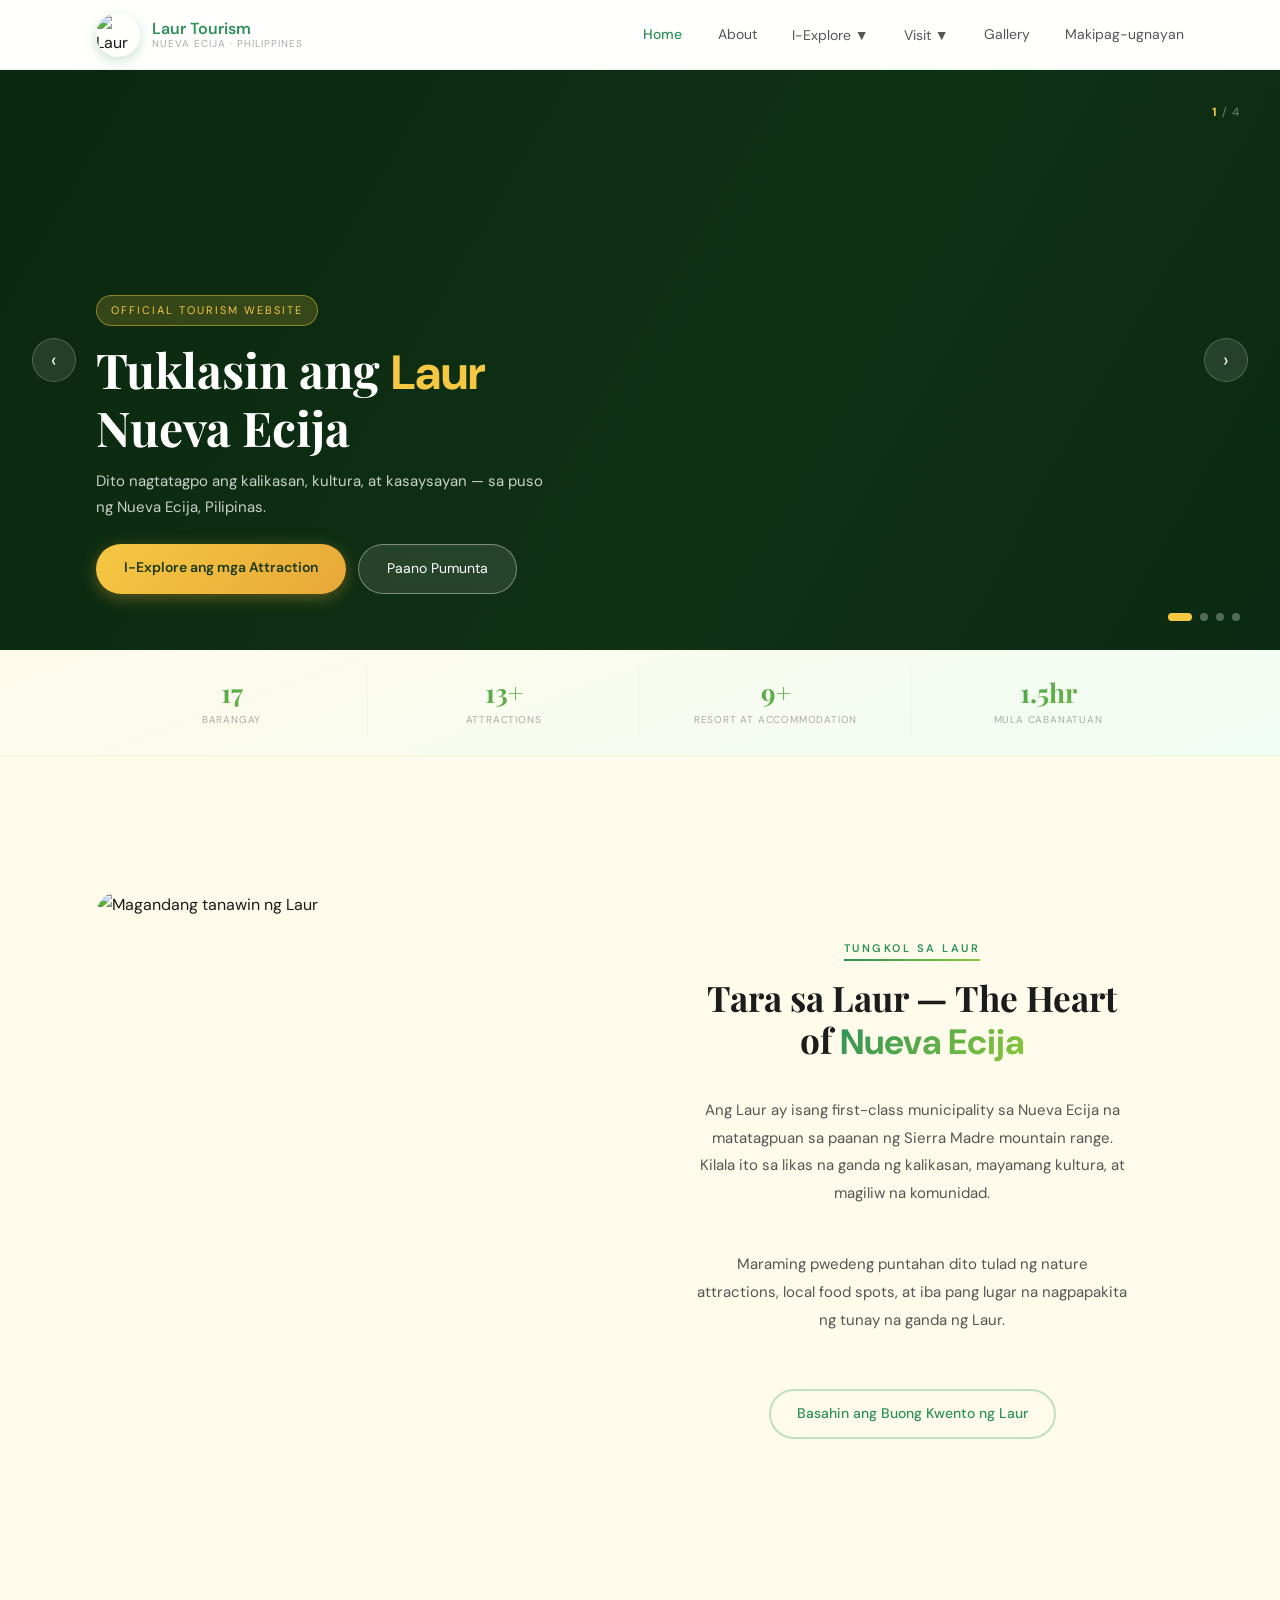
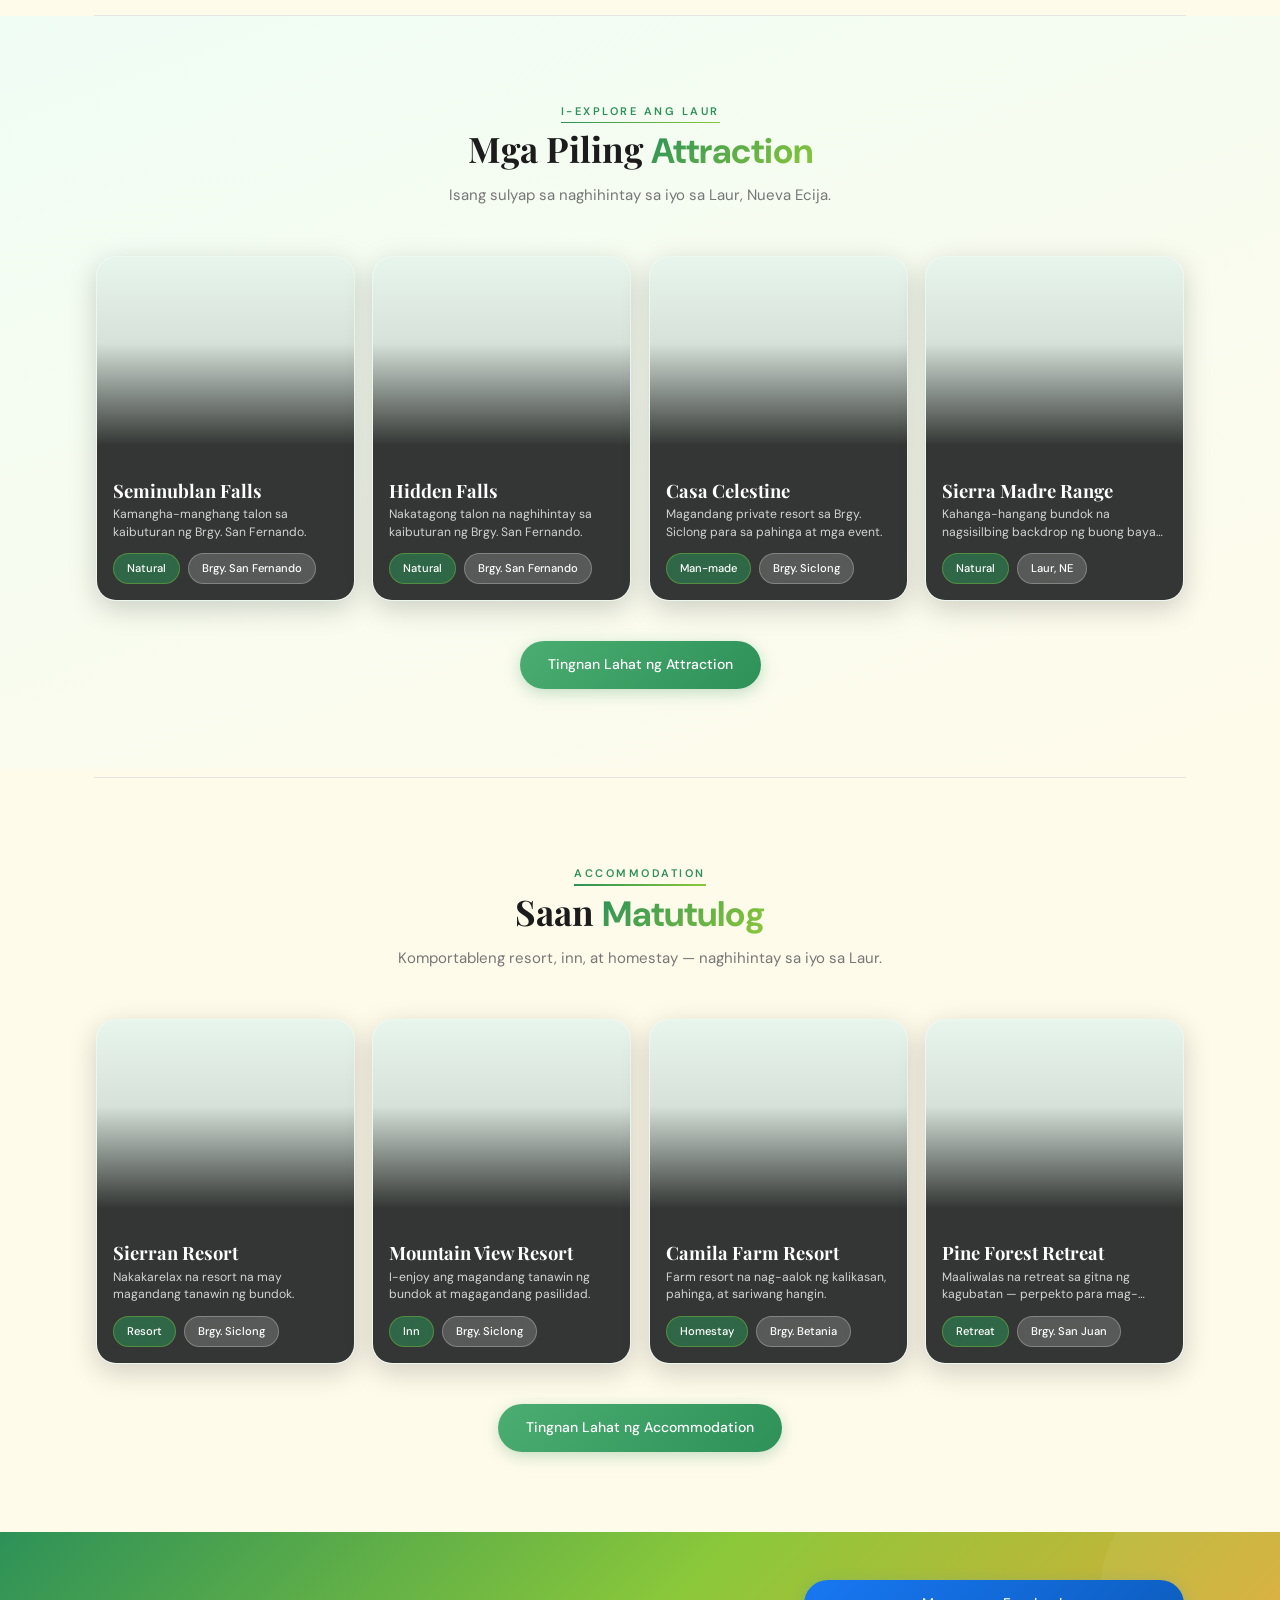
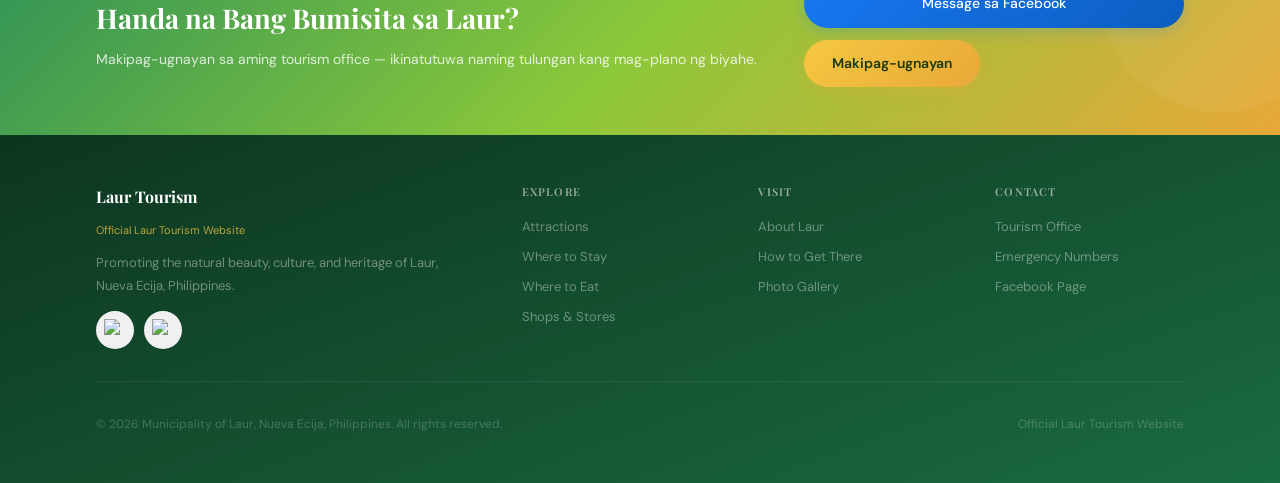
==== commit 56fad068: "okay bug image after re structuring that folder" ====
--- a/index.html
+++ b/index.html
@@ -10,7 +10,7 @@
 <link rel="preconnect" href="https://fonts.googleapis.com">
 <link rel="preconnect" href="https://fonts.gstatic.com" crossorigin>
 <link href="https://fonts.googleapis.com/css2?family=Playfair+Display:wght@700;900&family=DM+Sans:wght@300;400;500&display=swap" rel="stylesheet">
-<link rel="stylesheet" href="style.css">
+<link rel="stylesheet" href="assets/css/style.css">
 <style>
 *,body{font-family:'DM Sans',sans-serif;}
 .nav-logo-img{width:44px;height:44px;border-radius:50%;object-fit:cover;}
@@ -117,29 +117,29 @@
 <!-- NAV -->
 <nav class="nav" id="navbar" role="navigation" aria-label="Main navigation">
   <div class="nav-logo">
-    <img src="images/tourism-logo.png" alt="Laur Tourism Logo" class="nav-logo-img">
+    <img src="assets/images/tourism-logo.png" alt="Laur Tourism Logo" class="nav-logo-img">
     <div class="nav-brand"><strong>Laur Tourism</strong><span>Nueva Ecija · Philippines</span></div>
   </div>
   <div class="nav-links">
     <a href="index.html" class="active">Home</a>
-    <a href="about.html">About</a>
+    <a href="pages/about.html">About</a>
     <div class="dropdown">
-      <a href="attractions.html">I-Explore &#9660;</a>
+      <a href="pages/attractions.html">I-Explore &#9660;</a>
       <div class="dropdown-menu">
-        <a href="attractions.html">Attractions</a>
-        <a href="gallery.html">Photo Gallery</a>
+        <a href="pages/attractions.html">Attractions</a>
+        <a href="pages/gallery.html">Photo Gallery</a>
       </div>
     </div>
     <div class="dropdown">
-      <a href="visit.html">Visit &#9660;</a>
+      <a href="pages/visit.html">Visit &#9660;</a>
       <div class="dropdown-menu">
-        <a href="visit.html#stay">Where to Stay</a>
-        <a href="visit.html#eat">Where to Eat</a>
-        <a href="visit.html#shops">Shops &amp; Stores</a>
-      </div>
-    </div>
-    <a href="gallery.html">Gallery</a>
-    <a href="contact.html">Makipag-ugnayan</a>
+        <a href="pages/visit.html#stay">Where to Stay</a>
+        <a href="pages/visit.html#eat">Where to Eat</a>
+        <a href="pages/visit.html#shops">Shops &amp; Stores</a>
+      </div>
+    </div>
+    <a href="pages/gallery.html">Gallery</a>
+    <a href="pages/contact.html">Makipag-ugnayan</a>
   </div>
   <button class="hamburger" onclick="toggleMobile()" aria-label="Open menu" id="ham"><span></span><span></span><span></span></button>
 </nav>
@@ -147,16 +147,19 @@
 <!-- MOBILE MENU -->
 <div class="mobile-menu" id="mobileMenu">
   <div class="mobile-menu-head">
-    <div class="nav-logo"><img src="images/tourism-logo.png" alt="Laur Tourism Logo" class="nav-logo-img"><div class="nav-brand"><strong>Laur Tourism</strong><span>Nueva Ecija</span></div></div>
+    <div class="nav-logo">
+      <img src="assets/images/tourism-logo.png" alt="Laur Tourism Logo" class="nav-logo-img">
+      <div class="nav-brand"><strong>Laur Tourism</strong><span>Nueva Ecija</span></div>
+    </div>
     <button class="mobile-menu-close" onclick="toggleMobile()">&#x2715;</button>
   </div>
   <div class="mobile-links">
     <a href="index.html" onclick="toggleMobile()">Home</a>
-    <a href="about.html" onclick="toggleMobile()">About Laur</a>
-    <a href="attractions.html" onclick="toggleMobile()">Attractions</a>
-    <a href="visit.html" onclick="toggleMobile()">Where to Stay / Eat / Shop</a>
-    <a href="gallery.html" onclick="toggleMobile()">Photo Gallery</a>
-    <a href="contact.html" onclick="toggleMobile()">Makipag-ugnayan &amp; Emergency</a>
+    <a href="pages/about.html" onclick="toggleMobile()">About Laur</a>
+    <a href="pages/attractions.html" onclick="toggleMobile()">Attractions</a>
+    <a href="pages/visit.html" onclick="toggleMobile()">Where to Stay / Eat / Shop</a>
+    <a href="pages/gallery.html" onclick="toggleMobile()">Photo Gallery</a>
+    <a href="pages/contact.html" onclick="toggleMobile()">Makipag-ugnayan &amp; Emergency</a>
   </div>
   <a href="https://www.facebook.com/profile.php?id=61580579025346" class="mobile-fb" target="_blank" rel="noopener">Find us on Facebook</a>
 </div>
@@ -171,8 +174,8 @@
       <h1>Tuklasin ang <em>Laur</em><br>Nueva Ecija</h1>
       <p>Dito nagtatagpo ang kalikasan, kultura, at kasaysayan — sa puso ng Nueva Ecija, Pilipinas.</p>
       <div class="slide-btns">
-        <a href="attractions.html" class="btn-yellow">I-Explore ang mga Attraction</a>
-        <a href="contact.html#directions" class="btn-ghost">Paano Pumunta</a>
+        <a href="pages/attractions.html" class="btn-yellow">I-Explore ang mga Attraction</a>
+        <a href="pages/contact.html#directions" class="btn-ghost">Paano Pumunta</a>
       </div>
     </div>
   </div>
@@ -184,8 +187,8 @@
       <h1>Kamangha-manghang<br><em>Kalikasan</em></h1>
       <p>Tuklasin ang mga kagubatan, ilog, at magandang tanawin ng bundok na makikita lamang sa Laur.</p>
       <div class="slide-btns">
-        <a href="attractions.html" class="btn-yellow">Tingnan ang Nature Spots</a>
-        <a href="about.html" class="btn-ghost">Alamin Pa</a>
+        <a href="pages/attractions.html" class="btn-yellow">Tingnan ang Nature Spots</a>
+        <a href="pages/about.html" class="btn-ghost">Alamin Pa</a>
       </div>
     </div>
   </div>
@@ -197,8 +200,8 @@
       <h1>Mayamang <em>Kultura</em><br>at Pamana</h1>
       <p>Maranasan ang mga makasaysayang lugar, lokal na tradisyon, at mainit na pagtanggap ng mga taga-Laur.</p>
       <div class="slide-btns">
-        <a href="attractions.html" class="btn-yellow">I-Explore ang Pamana</a>
-        <a href="contact.html" class="btn-ghost">Planuhin ang Biyahe</a>
+        <a href="pages/attractions.html" class="btn-yellow">I-Explore ang Pamana</a>
+        <a href="pages/contact.html" class="btn-ghost">Planuhin ang Biyahe</a>
       </div>
     </div>
   </div>
@@ -210,8 +213,8 @@
       <h1>Ang Perpektong<br>Pahinga sa <em>Laur</em></h1>
       <p>Makahanap ng komportableng resort, cozy na inn, at magiliw na homestay para sa iyong pananatili.</p>
       <div class="slide-btns">
-        <a href="visit.html#stay" class="btn-yellow">Hanapin ang Accommodation</a>
-        <a href="contact.html#directions" class="btn-ghost">Tingnan ang Mapa</a>
+        <a href="pages/visit.html#stay" class="btn-yellow">Hanapin ang Accommodation</a>
+        <a href="pages/contact.html#directions" class="btn-ghost">Tingnan ang Mapa</a>
       </div>
     </div>
   </div>
@@ -247,7 +250,7 @@
       <h2 class="sec-title anim-block anim-up delay-1">Tara sa Laur — The Heart of <em>Nueva Ecija</em></h2>
       <p class="anim-block anim-up delay-2">Ang Laur ay isang first-class municipality sa Nueva Ecija na matatagpuan sa paanan ng Sierra Madre mountain range. Kilala ito sa likas na ganda ng kalikasan, mayamang kultura, at magiliw na komunidad.</p>
       <p class="anim-block anim-up delay-3">Maraming pwedeng puntahan dito tulad ng nature attractions, local food spots, at iba pang lugar na nagpapakita ng tunay na ganda ng Laur.</p>
-      <a href="about.html" class="btn-outline anim-block anim-up delay-4" style="display:inline-block;margin-top:1.5rem;align-self:center;">Basahin ang Buong Kwento ng Laur</a>
+      <a href="pages/about.html" class="btn-outline anim-block anim-up delay-4" style="display:inline-block;margin-top:1.5rem;align-self:center;">Basahin ang Buong Kwento ng Laur</a>
     </div>
   </div>
 </section>
@@ -296,7 +299,7 @@
     </article>
   </div>
   <div class="anim-block anim-up delay-4" style="text-align:center;margin-top:2.5rem">
-    <a href="attractions.html" class="btn-green">Tingnan Lahat ng Attraction</a>
+    <a href="pages/attractions.html" class="btn-green">Tingnan Lahat ng Attraction</a>
   </div>
 </section>
 
@@ -344,7 +347,7 @@
     </article>
   </div>
   <div class="anim-block anim-up delay-4" style="text-align:center;margin-top:2.5rem">
-    <a href="visit.html#stay" class="btn-green">Tingnan Lahat ng Accommodation</a>
+    <a href="pages/visit.html#stay" class="btn-green">Tingnan Lahat ng Accommodation</a>
   </div>
 </section>
 
@@ -357,7 +360,7 @@
     </div>
     <div class="contact-strip-btns anim-block anim-right delay-1">
       <a href="https://www.facebook.com/profile.php?id=61580579025346" target="_blank" rel="noopener" class="btn-fb">Message sa Facebook</a>
-      <a href="contact.html" class="btn-yellow">Makipag-ugnayan</a>
+      <a href="pages/contact.html" class="btn-yellow">Makipag-ugnayan</a>
     </div>
   </div>
 </section>
@@ -370,27 +373,31 @@
       <span>Official Laur Tourism Website</span>
       <p>Promoting the natural beauty, culture, and heritage of Laur, Nueva Ecija, Philippines.</p>
       <div class="social-row">
-        <a href="https://www.facebook.com/profile.php?id=61580579025346" class="social-btn" target="_blank" rel="noopener" aria-label="Facebook"><img src="images/facebook.webp" alt="Facebook"></a>
-        <a href="https://youtube.com" class="social-btn" target="_blank" rel="noopener" aria-label="YouTube"><img src="images/youtube.webp" alt="YouTube"></a>
+        <a href="https://www.facebook.com/profile.php?id=61580579025346" class="social-btn" target="_blank" rel="noopener" aria-label="Facebook">
+          <img src="assets/images/socmed/facebook.webp" alt="Facebook" style="width:22px;height:22px;object-fit:contain;">
+        </a>
+        <a href="https://youtube.com" class="social-btn" target="_blank" rel="noopener" aria-label="YouTube">
+          <img src="assets/images/socmed/youtube.webp" alt="YouTube" style="width:22px;height:22px;object-fit:contain;">
+        </a>
       </div>
     </div>
     <nav class="footer-col">
       <h4>Explore</h4>
-      <a href="attractions.html">Attractions</a>
-      <a href="visit.html#stay">Where to Stay</a>
-      <a href="visit.html#eat">Where to Eat</a>
-      <a href="visit.html#shops">Shops &amp; Stores</a>
+      <a href="pages/attractions.html">Attractions</a>
+      <a href="pages/visit.html#stay">Where to Stay</a>
+      <a href="pages/visit.html#eat">Where to Eat</a>
+      <a href="pages/visit.html#shops">Shops &amp; Stores</a>
     </nav>
     <nav class="footer-col">
       <h4>Visit</h4>
-      <a href="about.html">About Laur</a>
-      <a href="contact.html#directions">How to Get There</a>
-      <a href="gallery.html">Photo Gallery</a>
+      <a href="pages/about.html">About Laur</a>
+      <a href="pages/contact.html#directions">How to Get There</a>
+      <a href="pages/gallery.html">Photo Gallery</a>
     </nav>
     <nav class="footer-col">
       <h4>Contact</h4>
-      <a href="contact.html">Tourism Office</a>
-      <a href="contact.html#emergency">Emergency Numbers</a>
+      <a href="pages/contact.html">Tourism Office</a>
+      <a href="pages/contact.html#emergency">Emergency Numbers</a>
       <a href="https://www.facebook.com/profile.php?id=61580579025346" target="_blank" rel="noopener">Facebook Page</a>
     </nav>
   </div>
@@ -421,7 +428,7 @@
           <iframe id="modal-map-iframe" src="https://maps.google.com/maps?q=15.557711,121.226314&z=15&output=embed" allowfullscreen loading="lazy" referrerpolicy="no-referrer-when-downgrade" title="Location Map"></iframe>
         </div>
         <a id="modal-map-link" class="modal-map-link" href="https://www.google.com/maps?q=15.557711,121.226314" target="_blank" rel="noopener">
-          <img src="images/location.webp" alt=""> Buksan sa Google Maps
+          <img src="assets/images/location.webp" alt=""> Buksan sa Google Maps
         </a>
         <div class="modal-acts">
           <button class="m-fb" onclick="window.open('https://www.facebook.com/profile.php?id=61580579025346','_blank')">
@@ -434,41 +441,7 @@
   </div>
 </div>
 
-<script src="data.js"></script>
-<script src="script.js"></script>
-<script>
-function openModal(title,type,loc,hrs,fee,img,contact,coords){
-  document.getElementById('modal-title').textContent=title;
-  document.getElementById('modal-type').textContent=type;
-  document.getElementById('modal-loc').textContent=loc;
-  var pi=document.getElementById('modal-photo-img');pi.src=img;pi.alt=title;
-  var cr=document.getElementById('modal-contact-row');
-  if(contact){document.getElementById('modal-contact').textContent=contact;cr.style.display='block';}else{cr.style.display='none';}
-  var hr=document.getElementById('modal-hrs-row');
-  if(hrs){document.getElementById('modal-hrs').textContent=hrs;hr.classList.add('visible');}else{hr.classList.remove('visible');}
-  var fr=document.getElementById('modal-fee-row');
-  if(fee){document.getElementById('modal-fee').textContent=fee;fr.classList.add('visible');}else{fr.classList.remove('visible');}
-  var ll=coords||'15.557711,121.226314';
-  document.getElementById('modal-map-iframe').src='https://maps.google.com/maps?q='+ll+'&z=16&t=m&output=embed&iwloc=near';
-  document.getElementById('modal-map-link').href='https://www.google.com/maps?q='+ll;
-  document.getElementById('modal').classList.add('open');
-  document.body.style.overflow='hidden';
-}
-function closeModalBtn(){document.getElementById('modal').classList.remove('open');document.body.style.overflow='';}
-function closeModal(e){if(e.target.id==='modal')closeModalBtn();}
-document.addEventListener('keydown',function(e){if(e.key==='Escape')closeModalBtn();});
-(function(){
-  var obs=new IntersectionObserver(function(entries){
-    entries.forEach(function(e){
-      if(e.isIntersecting){
-        e.target.classList.add('in-view');
-        if(e.target.classList.contains('eyebrow'))e.target.classList.add('line-visible');
-        obs.unobserve(e.target);
-      }
-    });
-  },{threshold:0.14});
-  document.querySelectorAll('.anim-block').forEach(function(el){obs.observe(el);});
-})();
-</script>
+<script src="assets/js/data.js"></script>
+<script src="assets/js/script.js"></script>
 </body>
 </html>
--- a/assets/css/style.css
+++ b/assets/css/style.css
@@ -0,0 +1,304 @@
+/* style.css — Laur Tourism
+   Asset path: assets/css/style.css
+   Images are referenced from this file's location, so paths go up two levels: ../../assets/images/
+   NOTE: banner.webp is referenced via background-image below.
+*/
+
+*{box-sizing:border-box;margin:0;padding:0}
+html{scroll-behavior:smooth}
+body{font-family:'DM Sans',sans-serif;color:#1c1c1c;background:#FFFBEB;overflow-x:hidden;font-size:16px;line-height:1.7}
+img{max-width:100%;height:auto;display:block}
+a{text-decoration:none;color:inherit}
+button{cursor:pointer;font-family:inherit}
+
+/* NAV */
+.nav{background:rgba(255,255,255,.95);backdrop-filter:blur(14px);border-bottom:1px solid rgba(75,173,113,.12);padding:0 6rem;height:70px;display:flex;align-items:center;justify-content:space-between;position:sticky;top:0;z-index:100;transition:box-shadow .3s}
+.nav.scrolled{box-shadow:0 4px 24px rgba(45,145,88,.1)}
+.nav-logo{display:flex;align-items:center;gap:12px}
+.nav-logo-img{width:44px;height:44px;border-radius:50%;object-fit:cover;flex-shrink:0;box-shadow:0 4px 12px rgba(45,145,88,.25)}
+.nav-seal{width:44px;height:44px;border-radius:50%;background:linear-gradient(135deg,#4BAD71,#2D9158);display:flex;align-items:center;justify-content:center;font-size:12px;font-weight:700;color:#fff;flex-shrink:0;box-shadow:0 4px 12px rgba(45,145,88,.25)}
+.nav-brand{display:flex;flex-direction:column;gap:1px}
+.nav-brand strong{display:block;font-size:16px;font-weight:600;color:#2D9158;line-height:1.1}
+.nav-brand span{font-size:10px;color:#aaa;letter-spacing:1px;text-transform:uppercase;line-height:1.1}
+.nav-links{display:flex;gap:2.2rem;align-items:center}
+.nav-links a{font-size:14px;color:#555;font-weight:400;transition:color .2s}
+.nav-links a:hover,.nav-links a.active{color:#2D9158;font-weight:500}
+.dropdown{position:relative}
+.dropdown-menu{display:none;position:absolute;top:100%;left:0;background:#fff;border:1px solid rgba(75,173,113,.12);border-radius:14px;min-width:200px;padding:.6rem 0;z-index:200;padding-top:14px;box-shadow:0 12px 40px rgba(45,145,88,.1)}
+.dropdown-menu::before{content:'';position:absolute;top:0;left:0;right:0;height:14px;background:transparent}
+.dropdown-menu a{display:block;padding:.65rem 1.2rem;font-size:14px;color:#555;transition:all .15s}
+.dropdown-menu a:hover{background:#F0FDF4;color:#2D9158;padding-left:1.5rem}
+.hamburger{display:none;flex-direction:column;gap:5px;background:none;border:none;padding:4px}
+.hamburger span{width:24px;height:2px;background:#2D9158;border-radius:2px;transition:all .3s}
+.mobile-menu{display:none;position:fixed;inset:0;background:#fff;z-index:999;padding:2rem;overflow-y:auto}
+.mobile-menu.open{display:block}
+.mobile-menu-head{display:flex;justify-content:space-between;align-items:center;margin-bottom:2.5rem}
+.mobile-menu-close{background:none;border:none;font-size:1.8rem;color:#2D9158}
+.mobile-links a{display:block;padding:1rem 0;font-size:16px;color:#444;border-bottom:1px solid rgba(75,173,113,.1)}
+.mobile-links a:hover{color:#2D9158}
+.mobile-fb{display:block;margin-top:2rem;background:linear-gradient(135deg,#4BAD71,#2D9158);color:#fff;text-align:center;padding:1rem;border-radius:50px;font-size:14px;font-weight:500}
+
+/* ===== BANNER STRIP =====
+   Path is relative to the CSS file location: assets/css/style.css
+   So banner.webp lives at: assets/images/banner.webp → ../../ is wrong, use ../images/
+*/
+.banner-strip{
+  width:100%;
+  height:55px;
+  background-image:url('../images/banner.webp');
+  background-repeat:repeat-x;
+  background-size:auto 55px;
+  background-position:left center;
+}
+
+/* HERO */
+.hero{position:relative;height:580px;overflow:hidden;background:#0a2a14}
+.slide{position:absolute;inset:0;opacity:0;transition:opacity 1.2s ease}
+.slide.active{opacity:1}
+.slide-img{position:absolute;inset:0;background-size:cover;background-position:center;transition:transform 8s ease}
+.slide.active .slide-img{transform:scale(1.05)}
+.slide-overlay{position:absolute;inset:0;background:linear-gradient(120deg,rgba(10,40,15,.9) 0%,rgba(20,55,20,.55) 60%,rgba(10,40,15,.2) 100%)}
+.slide-content{position:absolute;bottom:3.5rem;left:6rem;right:6rem;z-index:5;max-width:600px}
+.slide-tag{display:inline-flex;align-items:center;gap:6px;background:rgba(245,200,66,.18);border:1px solid rgba(245,200,66,.45);color:#F5C842;font-size:11px;letter-spacing:2px;padding:5px 14px;border-radius:50px;margin-bottom:1rem;text-transform:uppercase}
+.slide-content h1{font-family:'Playfair Display',serif;font-size:3rem;color:#fff;line-height:1.15;font-weight:700;margin-bottom:.8rem}
+.slide-content h1 em{color:#F5C842;font-style:normal}
+.slide-content p{font-size:15px;color:rgba(255,255,255,.78);line-height:1.75;margin-bottom:1.5rem;max-width:460px}
+.slide-btns{display:flex;gap:12px;flex-wrap:wrap}
+.btn-yellow{background:linear-gradient(135deg,#F5C842,#E8A838);color:#1A3A10;border:none;padding:12px 28px;border-radius:50px;font-size:14px;font-weight:600;transition:all .2s;box-shadow:0 4px 16px rgba(232,168,56,.35);display:inline-block}
+.btn-yellow:hover{transform:translateY(-2px);box-shadow:0 8px 24px rgba(232,168,56,.5)}
+.btn-ghost{background:rgba(255,255,255,.1);color:#fff;border:1.5px solid rgba(255,255,255,.4);padding:12px 28px;border-radius:50px;font-size:14px;transition:all .2s;backdrop-filter:blur(4px);display:inline-block}
+.btn-ghost:hover{background:rgba(255,255,255,.2)}
+.dots{position:absolute;bottom:1.8rem;right:2.5rem;display:flex;gap:8px;z-index:10}
+.dot{width:8px;height:8px;border-radius:50%;background:rgba(255,255,255,.3);cursor:pointer;transition:all .3s;border:none}
+.dot.on{background:#F5C842;width:24px;border-radius:50px}
+.arr{position:absolute;top:50%;transform:translateY(-50%);z-index:10;background:rgba(255,255,255,.1);border:1.5px solid rgba(255,255,255,.2);color:#fff;width:44px;height:44px;border-radius:50%;display:flex;align-items:center;justify-content:center;font-size:20px;transition:all .2s}
+.arr:hover{background:rgba(245,200,66,.25);border-color:rgba(245,200,66,.5)}
+.al{left:2rem}.ar{right:2rem}
+.slide-num{position:absolute;top:2rem;right:2.5rem;z-index:10;color:rgba(255,255,255,.4);font-size:12px;letter-spacing:1px}
+.slide-num b{color:#F5C842}
+
+/* STATS */
+.stats-bar{background:linear-gradient(160deg,#FFFBEB,#F0FDF4);padding:1.2rem 6rem;display:grid;grid-template-columns:repeat(4,1fr);gap:0;border-bottom:1px solid rgba(139,200,58,.12)}
+.stat{text-align:center;padding:.5rem 1rem;border-right:1px solid rgba(139,200,58,.1)}
+.stat:last-child{border:none}
+.stat-n{font-family:'Playfair Display',serif;font-size:1.65rem;font-weight:700;background:linear-gradient(135deg,#2D9158,#8BC83A);-webkit-background-clip:text;-webkit-text-fill-color:transparent;background-clip:text;line-height:1.2}
+.stat-l{font-size:10px;color:#aaa;margin-top:2px;text-transform:uppercase;letter-spacing:.8px}
+
+/* SECTIONS */
+.sec{padding:5rem 6rem}
+.sec.alt{background:linear-gradient(160deg,#F0FDF4,#FFFBEB)}
+.sec.yellow-tint{background:linear-gradient(160deg,#FFFBEB,#FFF8DC)}
+.eyebrow{font-size:11px;letter-spacing:2.5px;text-transform:uppercase;color:#2D9158;font-weight:600;margin-bottom:8px}
+.sec-title{font-family:'Playfair Display',serif;font-size:2.2rem;color:#1c1c1c;font-weight:700;line-height:1.2;margin-bottom:.6rem}
+.sec-title em{background:linear-gradient(135deg,#2D9158,#8BC83A);-webkit-background-clip:text;-webkit-text-fill-color:transparent;background-clip:text;font-style:normal}
+.sec-sub{font-size:15px;color:#777;line-height:1.75;max-width:540px}
+.sec-head{text-align:center;margin-bottom:3rem}
+.sec-head .sec-sub{margin:.6rem auto 0}
+
+/* ABOUT */
+.about-grid{display:grid;grid-template-columns:1fr 1fr;gap:0;align-items:stretch;min-height:500px;border-radius:24px;overflow:hidden;}
+.about-img{position:relative;overflow:hidden;min-height:500px;}
+.about-img::after{content:'';position:absolute;inset:0;border-radius:0;border:none}
+.about-img img{position:absolute;inset:0;width:100%;height:100%;object-fit:cover;object-position:center;display:block;max-width:none}
+.about-body{display:flex;flex-direction:column;justify-content:center;align-items:center;text-align:center;gap:0.7rem;min-height:100%;padding:3rem 3.5rem;}
+.about-body p{font-size:15px;color:#555;line-height:1.85;margin:.8rem 0 1.2rem}
+.about-tags{display:flex;gap:10px;flex-wrap:wrap;margin-top:1.2rem}
+.tag{background:#F0FDF4;color:#2D9158;font-size:13px;padding:6px 16px;border-radius:50px;border:1px solid rgba(75,173,113,.2);font-weight:500}
+.tag.yellow{background:#FFFBEB;color:#8a5e00;border-color:rgba(232,168,56,.3)}
+
+/* PILLS */
+.pills{display:flex;gap:8px;flex-wrap:wrap;margin-bottom:1.5rem}
+.pill{background:#fff;color:#777;border:1.5px solid rgba(75,173,113,.18);padding:7px 20px;border-radius:50px;font-size:13px;transition:all .2s;box-shadow:0 2px 8px rgba(0,0,0,.04)}
+.pill.on{background:linear-gradient(135deg,#4BAD71,#2D9158);color:#fff;border-color:transparent;box-shadow:0 4px 14px rgba(45,145,88,.3)}
+
+/* CARDS */
+.grid3{display:grid;grid-template-columns:repeat(3,minmax(0,1fr));gap:22px}
+.grid4{display:grid;grid-template-columns:repeat(4,minmax(0,1fr));gap:16px}
+.card{background:#fff;border-radius:20px;border:1px solid rgba(75,173,113,.1);overflow:hidden;cursor:pointer;transition:all .25s;box-shadow:0 4px 20px rgba(0,0,0,.05)}
+.card:hover{transform:translateY(-6px);box-shadow:0 16px 40px rgba(45,145,88,.12);border-color:rgba(75,173,113,.22)}
+.card-img{width:100%;height:185px;object-fit:cover;background-color:#e8f5ec}
+.cbadge{position:absolute;top:12px;left:12px;background:linear-gradient(135deg,#4BAD71,#2D9158);color:#fff;font-size:10px;padding:4px 12px;border-radius:50px;font-weight:500;box-shadow:0 2px 8px rgba(45,145,88,.25)}
+.card-body{padding:16px 18px}
+.card-title{font-size:15px;font-weight:600;color:#1c1c1c;margin-bottom:6px}
+.card-desc{font-size:13px;color:#888;line-height:1.6}
+.card-foot{padding:12px 18px;border-top:1px solid rgba(75,173,113,.07);display:flex;align-items:center;justify-content:space-between}
+.card-loc{font-size:12px;color:#bbb}
+.view-btn{background:#F0FDF4;color:#2D9158;border:1px solid rgba(75,173,113,.2);padding:6px 16px;border-radius:50px;font-size:12px;font-weight:500;transition:all .2s}
+.view-btn:hover{background:linear-gradient(135deg,#4BAD71,#2D9158);color:#fff;border-color:transparent}
+
+/* SHOP CARDS */
+.shop-card{background:#fff;border-radius:20px;border:1px solid rgba(75,173,113,.1);padding:1.5rem;text-align:center;cursor:pointer;transition:all .25s;box-shadow:0 4px 16px rgba(0,0,0,.04)}
+.shop-card:hover{transform:translateY(-4px);box-shadow:0 12px 32px rgba(45,145,88,.12);border-color:rgba(75,173,113,.22)}
+.shop-icon{width:54px;height:54px;border-radius:16px;background:linear-gradient(135deg,#4BAD71,#2D9158);color:#fff;font-size:13px;font-weight:700;display:flex;align-items:center;justify-content:center;margin:0 auto 10px;box-shadow:0 4px 14px rgba(45,145,88,.25)}
+.shop-name{font-size:14px;font-weight:600;color:#1c1c1c;margin-bottom:4px}
+.shop-type{font-size:12px;color:#aaa}
+.open-badge{display:inline-block;margin-top:8px;background:#FFFBEB;color:#8a5e00;font-size:11px;padding:3px 12px;border-radius:50px;border:1px solid rgba(232,168,56,.3);font-weight:500}
+
+/* GALLERY */
+.gallery-grid{display:grid;grid-template-columns:repeat(4,minmax(0,1fr));gap:12px;margin-top:1.5rem}
+.gimg{border-radius:16px;overflow:hidden;cursor:pointer;position:relative;background:#e8f5ec;box-shadow:0 4px 16px rgba(0,0,0,.06)}
+.gimg:first-child{grid-column:span 2;grid-row:span 2}
+.gimg-inner{width:100%;height:100%;min-height:130px;background-size:cover;background-position:center;transition:transform .4s}
+.gimg:first-child .gimg-inner{min-height:272px}
+.gimg:hover .gimg-inner{transform:scale(1.06)}
+.gimg-overlay{position:absolute;inset:0;background:linear-gradient(to top,rgba(26,107,64,.65),transparent);opacity:0;transition:opacity .3s;display:flex;align-items:flex-end;padding:12px}
+.gimg:hover .gimg-overlay{opacity:1}
+.gimg-caption{font-size:11px;color:#fff;letter-spacing:.5px;text-transform:uppercase;font-weight:500}
+
+/* PAGINATION */
+.pagination{display:flex;align-items:center;justify-content:center;gap:8px;margin-top:2rem;padding-top:1.2rem;border-top:1px solid rgba(75,173,113,.1)}
+.pg-btn{width:38px;height:38px;border-radius:50%;border:1.5px solid rgba(75,173,113,.18);background:#fff;color:#777;font-size:14px;transition:all .2s}
+.pg-btn:hover{border-color:#4BAD71;color:#2D9158}
+.pg-btn.active{background:linear-gradient(135deg,#4BAD71,#2D9158);color:#fff;border-color:transparent;box-shadow:0 4px 14px rgba(45,145,88,.3)}
+.pg-info{font-size:13px;color:#bbb;margin:0 8px}
+
+/* ROUTE CARDS */
+.route-grid{display:grid;grid-template-columns:repeat(3,minmax(0,1fr));gap:20px;margin-top:1.5rem}
+.route-card{background:#fff;border-radius:20px;border:1px solid rgba(75,173,113,.1);padding:2rem;box-shadow:0 4px 20px rgba(0,0,0,.05);transition:all .25s}
+.route-card:hover{transform:translateY(-4px);box-shadow:0 12px 32px rgba(45,145,88,.1)}
+.route-title{font-size:15px;font-weight:600;color:#2D9158;margin-bottom:8px}
+.route-desc{font-size:13px;color:#777;line-height:1.7}
+.route-time{display:inline-block;margin-top:12px;background:#FFFBEB;color:#8a5e00;font-size:12px;padding:4px 16px;border-radius:50px;border:1px solid rgba(232,168,56,.28);font-weight:500}
+
+/* CONTACT BOX */
+.contact-box{background:#fff;border-radius:24px;border:1px solid rgba(75,173,113,.1);padding:2.5rem;display:grid;grid-template-columns:1fr 1fr;gap:3rem;align-items:start;box-shadow:0 8px 32px rgba(45,145,88,.07)}
+.contact-info h3{font-family:'Playfair Display',serif;font-size:1.4rem;color:#2D9158;font-weight:700;margin-bottom:.6rem}
+.contact-info p{font-size:14px;color:#777;line-height:1.8;margin-bottom:1.2rem}
+.map-embed{background:linear-gradient(135deg,#F0FDF4,#FFFBEB);border-radius:16px;height:100px;display:flex;align-items:center;justify-content:center;border:1px solid rgba(139,200,58,.2);font-size:13px;color:#2D9158;margin-top:12px}
+
+/* BUTTONS */
+.btn-green{background:linear-gradient(135deg,#4BAD71,#2D9158);color:#fff;border:none;padding:12px 28px;border-radius:50px;font-size:14px;font-weight:500;transition:all .2s;display:inline-block;box-shadow:0 4px 16px rgba(45,145,88,.28)}
+.btn-green:hover{transform:translateY(-2px);box-shadow:0 8px 24px rgba(45,145,88,.38)}
+.btn-outline{background:transparent;color:#2D9158;border:2px solid rgba(75,173,113,.35);padding:11px 26px;border-radius:50px;font-size:14px;font-weight:500;transition:all .2s;display:inline-block}
+.btn-outline:hover{background:linear-gradient(135deg,#4BAD71,#2D9158);color:#fff;border-color:transparent}
+.btn-fb{background:linear-gradient(135deg,#1877f2,#0d5dbf);color:#fff;border:none;padding:12px 24px;border-radius:50px;font-size:14px;font-weight:500;width:100%;display:flex;align-items:center;justify-content:center;gap:8px;transition:all .2s;box-shadow:0 4px 16px rgba(24,119,242,.22)}
+.btn-fb:hover{transform:translateY(-2px);box-shadow:0 8px 24px rgba(24,119,242,.32)}
+.btn-call{background:linear-gradient(135deg,#F5C842,#E8A838);color:#1A3A10;border:none;padding:12px 24px;border-radius:50px;font-size:14px;font-weight:600;width:100%;display:flex;align-items:center;justify-content:center;gap:8px;transition:all .2s;box-shadow:0 4px 16px rgba(232,168,56,.28)}
+.btn-call:hover{transform:translateY(-2px);box-shadow:0 8px 24px rgba(232,168,56,.4)}
+.amenity-pills{display:flex;gap:6px;flex-wrap:wrap;margin-top:8px}
+.amenity-pill{background:#FFFBEB;color:#8a5e00;font-size:10px;padding:3px 10px;border-radius:50px;border:1px solid rgba(232,168,56,.22);font-weight:500}
+
+/* CONTACT STRIP */
+.contact-strip{background:linear-gradient(135deg,#2D9158,#8BC83A,#E8A838);padding:3rem 6rem;position:relative;overflow:hidden}
+.contact-strip::before{content:'';position:absolute;right:-60px;top:-60px;width:240px;height:240px;border-radius:50%;background:rgba(255,255,255,.05)}
+.contact-strip-inner{display:flex;align-items:center;justify-content:space-between;gap:2rem;flex-wrap:wrap;position:relative;z-index:1}
+.contact-strip h3{font-family:'Playfair Display',serif;font-size:1.7rem;color:#fff;font-weight:700;margin-bottom:.4rem}
+.contact-strip p{font-size:14px;color:rgba(255,255,255,.8)}
+.contact-strip-btns{display:flex;gap:12px;flex-wrap:wrap}
+
+/* PAGE HERO */
+.page-hero{position:relative;height:300px;overflow:hidden;background:#0a2a14}
+.page-hero-img{position:absolute;inset:0;background-size:cover;background-position:center}
+.page-hero-overlay{position:absolute;inset:0;background:linear-gradient(120deg,rgba(10,42,20,.9) 0%,rgba(26,107,64,.5) 60%,rgba(10,42,20,.2) 100%)}
+.page-hero-content{position:absolute;bottom:2.5rem;left:6rem;right:6rem;z-index:5}
+.page-hero-content h1{font-family:'Playfair Display',serif;font-size:2.6rem;color:#fff;font-weight:700;margin-bottom:.4rem;line-height:1.2}
+.page-hero-content h1 em{color:#F5C842;font-style:normal}
+.page-hero-content p{font-size:14px;color:rgba(255,255,255,.7)}
+
+/* FACT & FEATURE CARDS */
+.fact-card{background:#fff;border-radius:20px;border:1px solid rgba(75,173,113,.1);padding:2rem;text-align:center;box-shadow:0 4px 20px rgba(0,0,0,.05);transition:all .25s}
+.fact-card:hover{transform:translateY(-4px);box-shadow:0 12px 32px rgba(45,145,88,.1)}
+.fact-num{font-family:'Playfair Display',serif;font-size:2.6rem;font-weight:700;background:linear-gradient(135deg,#2D9158,#8BC83A);-webkit-background-clip:text;-webkit-text-fill-color:transparent;background-clip:text;margin-bottom:.4rem}
+.fact-label{font-size:12px;color:#aaa;font-weight:500;text-transform:uppercase;letter-spacing:.5px}
+.feature-card{background:#fff;border-radius:20px;border:1px solid rgba(75,173,113,.1);padding:2rem;box-shadow:0 4px 20px rgba(0,0,0,.05);transition:all .25s}
+.feature-card:hover{transform:translateY(-4px);box-shadow:0 12px 32px rgba(45,145,88,.1)}
+.feature-icon{width:44px;height:44px;border-radius:14px;background:linear-gradient(135deg,#FFFBEB,#FFF3C4);display:flex;align-items:center;justify-content:center;font-family:'Playfair Display',serif;font-size:15px;font-weight:700;color:#8a5e00;margin-bottom:1rem;border:1px solid rgba(232,168,56,.2)}
+.feature-card h3{font-size:15px;font-weight:600;color:#1c1c1c;margin-bottom:.6rem}
+.feature-card p{font-size:13px;color:#888;line-height:1.7}
+
+/* EMERGENCY NUMBERS */
+.emergency-grid{display:grid;grid-template-columns:repeat(2,1fr);gap:12px;margin-top:1rem}
+.em-row-card{display:flex;align-items:center;justify-content:space-between;background:#fff;border-radius:16px;padding:1.1rem 1.4rem;border:1px solid rgba(75,173,113,.1);box-shadow:0 4px 16px rgba(0,0,0,.04);transition:all .2s}
+.em-row-card:hover{border-color:rgba(75,173,113,.25);box-shadow:0 6px 20px rgba(45,145,88,.08);transform:translateX(4px)}
+.em-row-card.urgent{border-left:3px solid #4BAD71}
+.em-service{font-size:13px;font-weight:600;color:#333}
+.em-number{font-size:15px;font-weight:700;color:#2D9158;font-family:'Playfair Display',serif}
+.em-number a{color:#2D9158}
+.em-number a:hover{text-decoration:underline}
+
+/* FOOTER */
+.footer{background:linear-gradient(160deg,#0d3520,#1A6B40);padding:3rem 6rem}
+.footer-top{display:grid;grid-template-columns:2fr 1fr 1fr 1fr;gap:3rem;margin-bottom:2rem;padding-bottom:2rem;border-bottom:1px solid rgba(255,255,255,.07)}
+.footer-brand strong{display:block;font-size:16px;color:#fff;margin-bottom:4px}
+.footer-brand span{font-size:11px;color:rgba(245,200,66,.75)}
+.footer-brand p{font-size:13px;color:rgba(255,255,255,.4);margin-top:10px;line-height:1.75}
+.social-row{display:flex;gap:10px;margin-top:14px}
+.social-btn{width:34px;height:34px;border-radius:50%;background:rgba(255,255,255,.07);border:1px solid rgba(255,255,255,.1);color:rgba(255,255,255,.6);display:flex;align-items:center;justify-content:center;font-size:12px;font-weight:600;transition:all .2s;overflow:hidden}
+.social-btn:hover{background:rgba(245,200,66,.18);border-color:rgba(245,200,66,.35);color:#F5C842}
+.footer-col h4{font-size:11px;color:rgba(255,255,255,.55);text-transform:uppercase;letter-spacing:1.2px;margin-bottom:14px;font-weight:600}
+.footer-col a{display:block;font-size:13px;color:rgba(255,255,255,.38);margin-bottom:8px;transition:color .2s}
+.footer-col a:hover{color:rgba(255,255,255,.8)}
+.footer-bottom{display:flex;align-items:center;justify-content:space-between;flex-wrap:wrap;gap:.5rem}
+.footer-bottom span{font-size:12px;color:rgba(255,255,255,.22)}
+
+/* CHAT */
+.chat-wrap{position:fixed;bottom:28px;right:28px;z-index:500}
+.chat-toggle{width:58px;height:58px;border-radius:50%;background:linear-gradient(135deg,#4BAD71,#2D9158);border:none;color:#fff;font-size:14px;font-weight:600;box-shadow:0 6px 24px rgba(45,145,88,.4);display:flex;align-items:center;justify-content:center;transition:all .2s;position:relative}
+.chat-toggle:hover{transform:scale(1.08);box-shadow:0 8px 32px rgba(45,145,88,.5)}
+.chat-badge{position:absolute;top:-3px;right:-3px;width:18px;height:18px;background:linear-gradient(135deg,#F5C842,#E8A838);border-radius:50%;border:2px solid #fff;display:flex;align-items:center;justify-content:center;font-size:10px;font-weight:700;color:#1A3A10}
+.chat-popup{position:absolute;bottom:70px;right:0;background:#fff;border-radius:20px;width:300px;border:1px solid rgba(75,173,113,.12);box-shadow:0 16px 48px rgba(45,145,88,.15);display:none;overflow:hidden}
+.chat-popup.open{display:block}
+.chat-head{background:linear-gradient(135deg,#2D9158,#4BAD71);padding:14px 16px;display:flex;align-items:center;gap:12px}
+.chat-av{width:38px;height:38px;border-radius:50%;background:rgba(255,255,255,.18);display:flex;align-items:center;justify-content:center;font-size:13px;font-weight:700;color:#fff;flex-shrink:0;border:2px solid rgba(255,255,255,.28)}
+.chat-info strong{display:block;color:#fff;font-size:14px}
+.chat-info span{font-size:11px;color:rgba(255,255,255,.65);display:flex;align-items:center;gap:4px}
+.online{width:7px;height:7px;background:#a8f0c6;border-radius:50%;display:inline-block}
+.chat-x{margin-left:auto;background:rgba(255,255,255,.15);border:none;color:#fff;width:28px;height:28px;border-radius:50%;font-size:14px}
+.chat-body{padding:14px}
+.chat-time{font-size:11px;color:#ccc;text-align:center;margin-bottom:10px}
+.chat-msg{background:#F0FDF4;border-radius:4px 14px 14px 14px;padding:12px 14px;font-size:13px;color:#333;line-height:1.6;margin-bottom:12px;border:1px solid rgba(75,173,113,.1)}
+.qr-list{display:flex;flex-direction:column;gap:7px;margin-bottom:12px}
+.qr-btn{background:#fff;color:#2D9158;border:1.5px solid rgba(75,173,113,.2);padding:8px 14px;border-radius:50px;font-size:12px;text-align:left;transition:all .2s}
+.qr-btn:hover{background:#F0FDF4;border-color:rgba(75,173,113,.35)}
+.chat-input-row{display:flex;gap:8px;border-top:1px solid rgba(75,173,113,.1);padding-top:12px}
+.chat-input{flex:1;border:1.5px solid rgba(75,173,113,.15);border-radius:50px;padding:8px 14px;font-size:12px;outline:none;font-family:'DM Sans',sans-serif;background:#F0FDF4}
+.chat-input:focus{border-color:rgba(75,173,113,.3)}
+.chat-send{background:linear-gradient(135deg,#4BAD71,#2D9158);border:none;color:#fff;width:34px;height:34px;border-radius:50%;font-size:15px;display:flex;align-items:center;justify-content:center;flex-shrink:0}
+
+/* MODAL */
+.modal-overlay{display:none;position:fixed;inset:0;background:rgba(10,42,20,.55);z-index:600;align-items:center;justify-content:center;padding:1.5rem;backdrop-filter:blur(4px)}
+.modal-overlay.open{display:flex}
+.modal-box{background:#fff;border-radius:24px;width:100%;max-width:400px;overflow:hidden;max-height:90vh;overflow-y:auto;box-shadow:0 24px 64px rgba(0,0,0,.18)}
+.modal-hd{background:linear-gradient(135deg,#2D9158,#4BAD71);padding:1.2rem 1.5rem;display:flex;justify-content:space-between;align-items:center;position:sticky;top:0}
+.modal-hd h3{color:#fff;font-size:16px;font-weight:600;margin:0}
+.modal-hd small{color:rgba(255,255,255,.7);font-size:11px;letter-spacing:1px;text-transform:uppercase}
+.modal-close{background:rgba(255,255,255,.15);border:none;color:#fff;width:30px;height:30px;border-radius:50%;font-size:15px}
+.modal-photo{height:180px;background-size:cover;background-position:center;background-color:#e8f5ec}
+.modal-body{padding:1.3rem 1.5rem}
+.mrow{margin-bottom:12px}
+.mlbl{font-size:10px;color:#bbb;text-transform:uppercase;letter-spacing:.8px;margin-bottom:3px}
+.mval{font-size:13px;color:#333;line-height:1.5}
+.modal-map{margin:0 1.5rem 1rem;background:linear-gradient(135deg,#F0FDF4,#FFFBEB);border-radius:12px;height:80px;display:flex;align-items:center;justify-content:center;border:1px solid rgba(139,200,58,.18);font-size:13px;color:#2D9158}
+.modal-acts{display:flex;gap:10px;padding:0 1.5rem 1.5rem}
+.m-fb{background:linear-gradient(135deg,#1877f2,#0d5dbf);color:#fff;border:none;padding:10px;border-radius:50px;font-size:13px;flex:1;font-weight:500}
+.m-call{background:linear-gradient(135deg,#F5C842,#E8A838);color:#1A3A10;border:none;padding:10px;border-radius:50px;font-size:13px;flex:1;font-weight:600}
+
+/* RESPONSIVE */
+@media(max-width:1024px){
+  .nav{padding:0 3rem}.stats-bar{padding:2rem 3rem}.sec{padding:4rem 3rem}
+  .footer{padding:2.5rem 3rem}.contact-strip{padding:2.5rem 3rem}
+  .page-hero-content{left:3rem;right:3rem}
+}
+@media(max-width:768px){
+  .nav{padding:0 1.5rem}.nav-links{display:none}.hamburger{display:flex}
+  .hero{height:460px}.slide-content{bottom:2rem;left:1.5rem;right:1.5rem}
+  .slide-content h1{font-size:2rem}.slide-content p{font-size:13px}
+  .stats-bar{padding:.8rem 1.5rem;grid-template-columns:repeat(2,1fr)}.stat{border-right:none;border-bottom:1px solid rgba(139,200,58,.1)}.stat:nth-child(even){border-bottom:none}
+  .sec{padding:3rem 1.5rem}
+  .about-grid{grid-template-columns:1fr;border-radius:16px}
+  .about-img{min-height:280px;position:relative}
+  .about-body{padding:2rem 1.5rem}
+  .grid3{grid-template-columns:1fr}.grid4{grid-template-columns:repeat(2,1fr)}
+  .gallery-grid{grid-template-columns:repeat(2,1fr)}.gimg:first-child{grid-column:span 2}
+  .route-grid{grid-template-columns:1fr}.contact-box{grid-template-columns:1fr}
+  .footer{padding:2rem 1.5rem}.footer-top{grid-template-columns:1fr 1fr}
+  .contact-strip{padding:2rem 1.5rem}.contact-strip-inner{flex-direction:column;text-align:center}
+  .page-hero{height:240px}.page-hero-content{left:1.5rem;right:1.5rem;bottom:1.5rem}
+  .page-hero-content h1{font-size:1.8rem}.chat-popup{width:270px;right:-10px}
+  .emergency-grid{grid-template-columns:1fr}.arr{display:none}
+  .banner-strip{height:45px;background-size:auto 45px}
+}
+@media(max-width:480px){
+  .grid4{grid-template-columns:1fr}.footer-top{grid-template-columns:1fr}.sec-title{font-size:1.8rem}
+  .banner-strip{height:38px;background-size:auto 38px}
+}
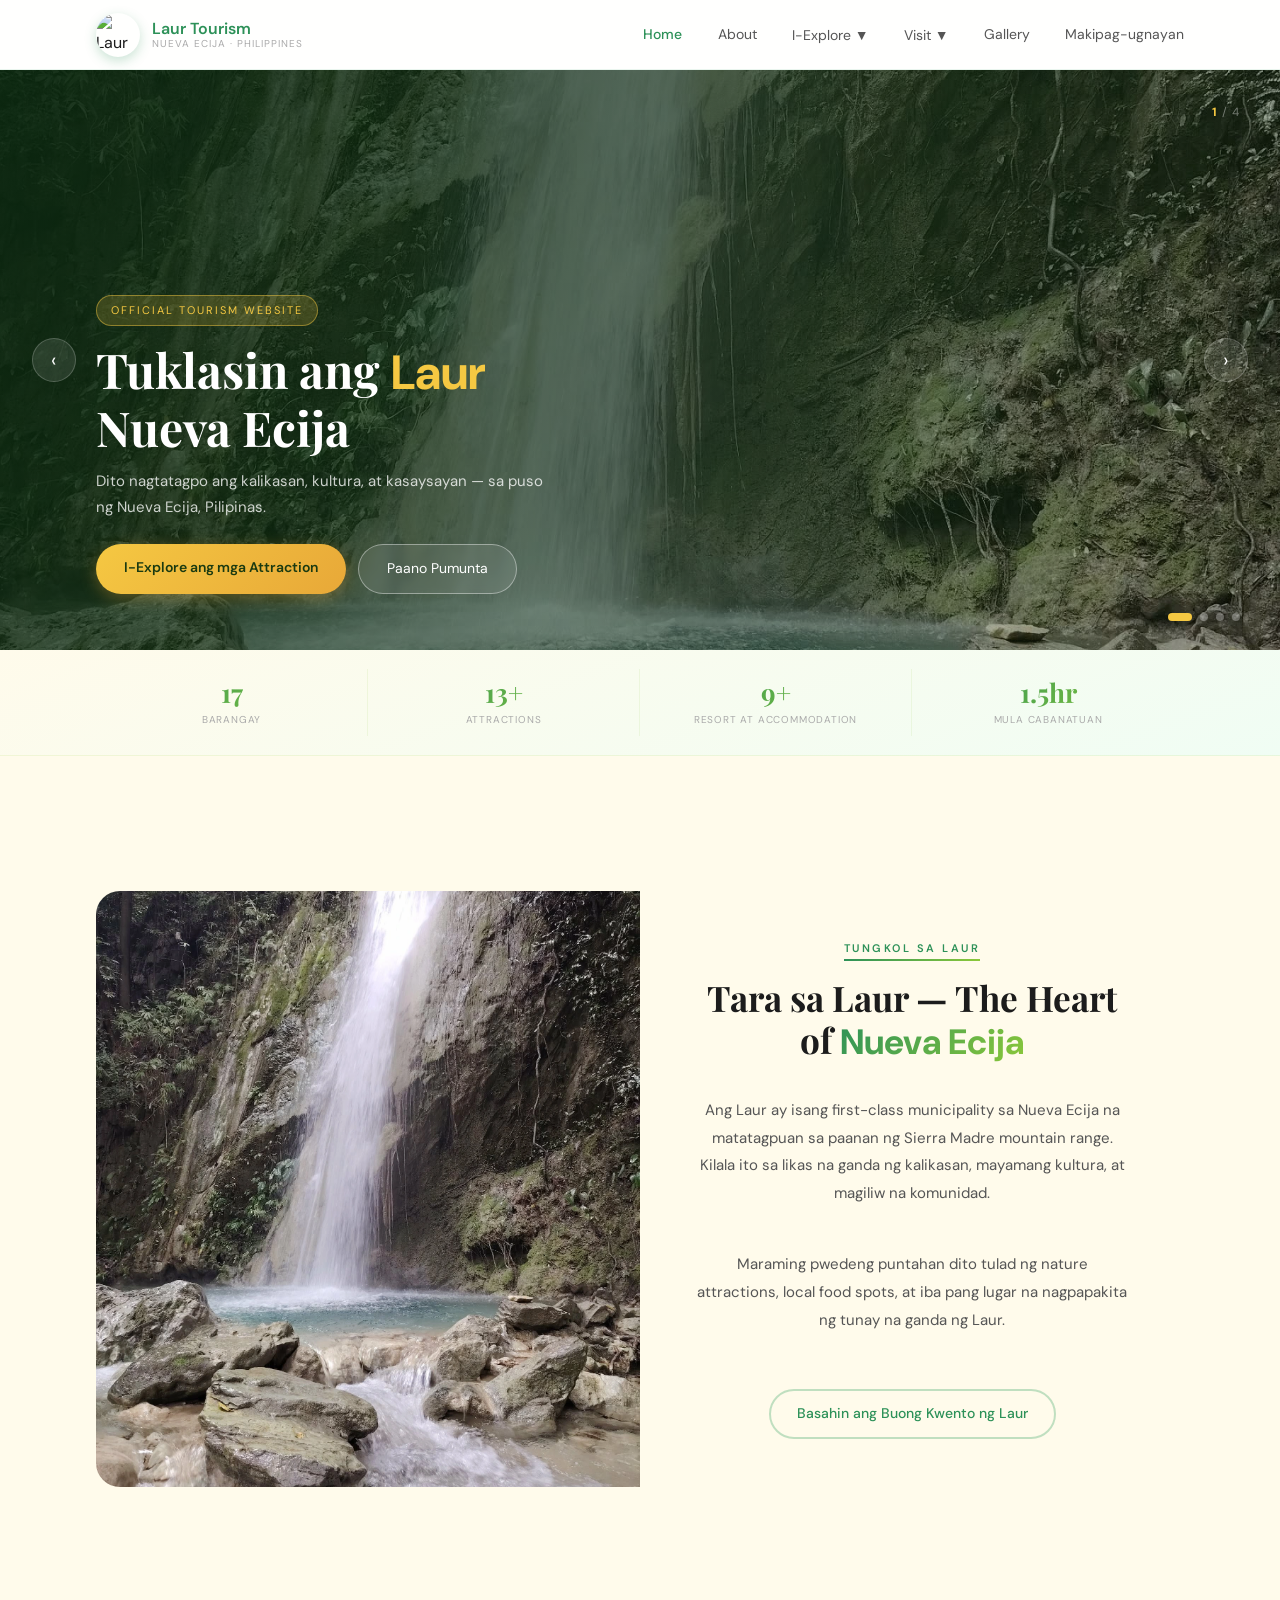
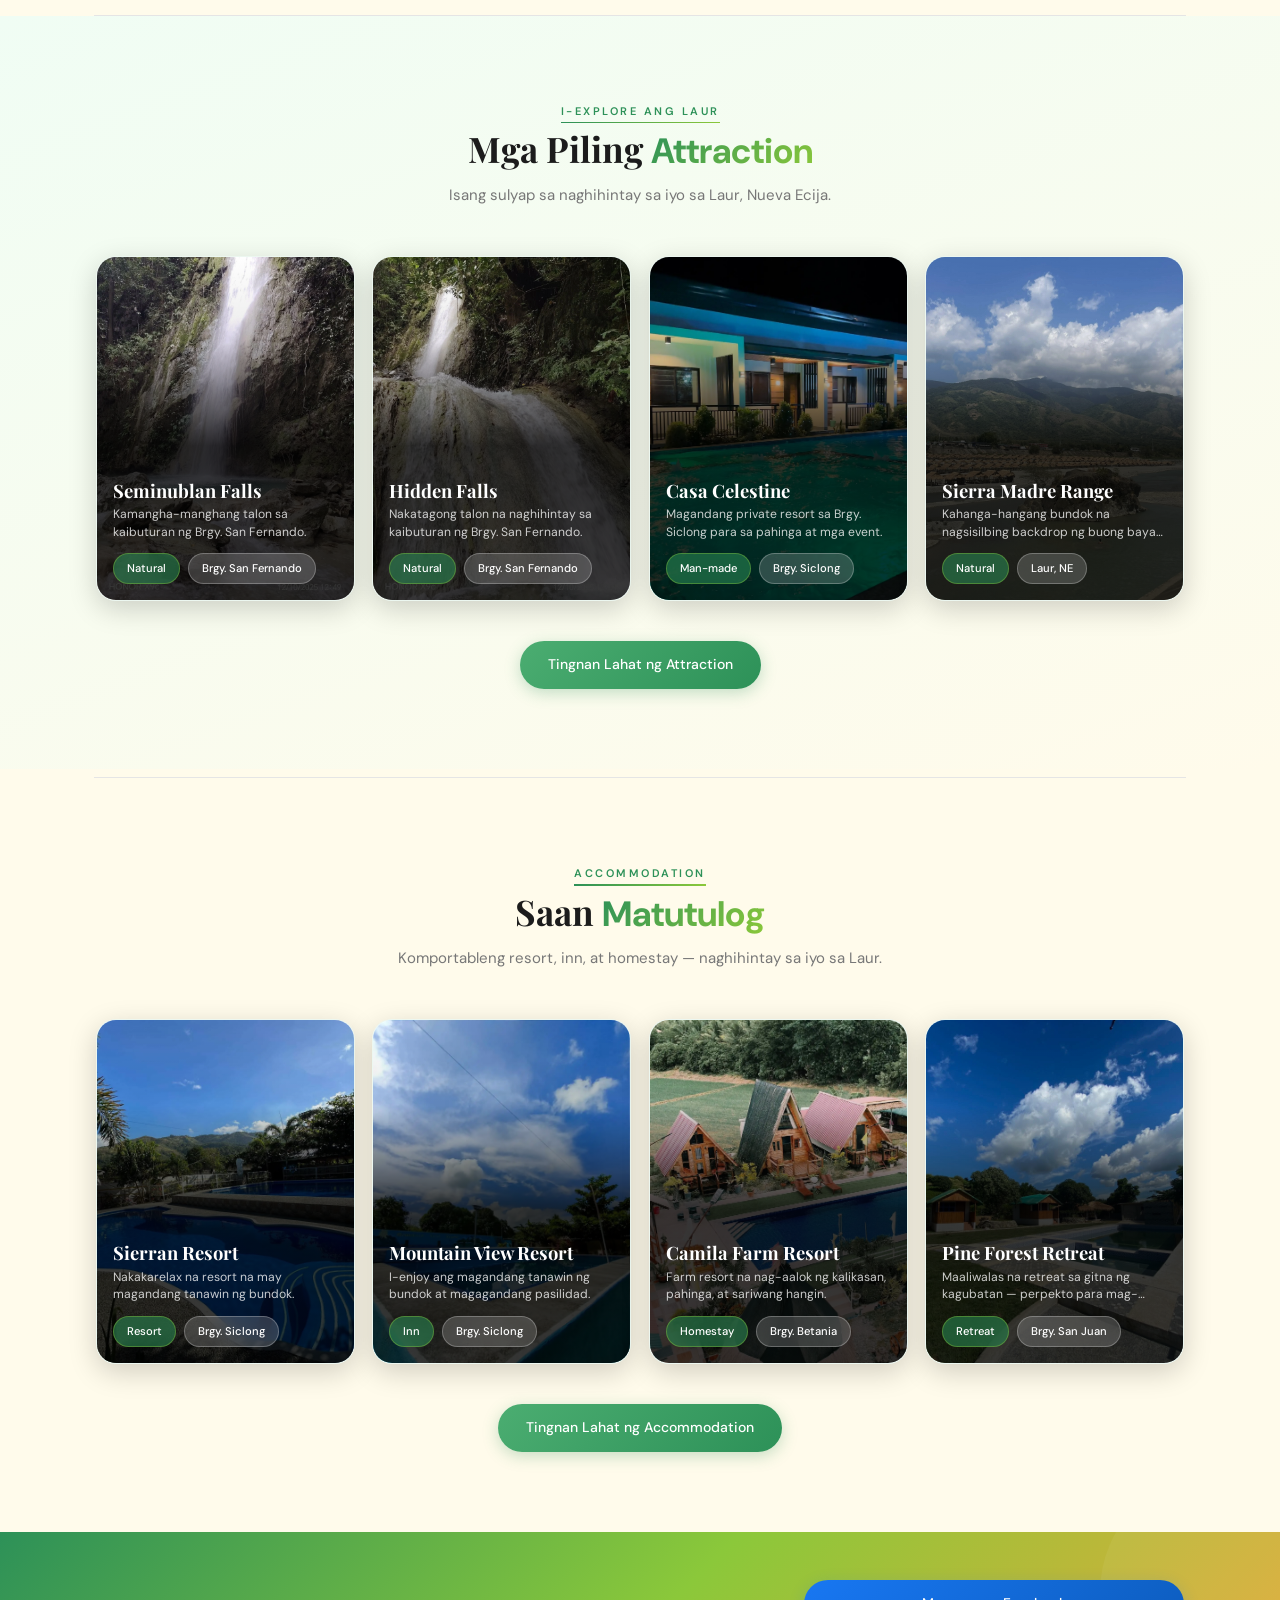
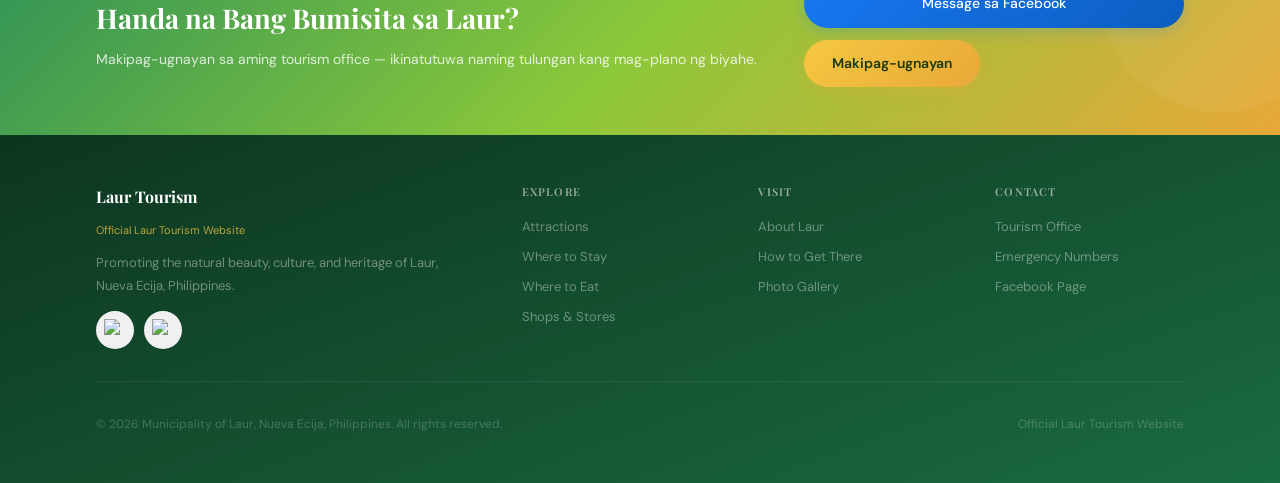
==== commit 53131593: "before yt remove" ====
--- a/index.html
+++ b/index.html
@@ -5,7 +5,14 @@
 <meta name="viewport" content="width=device-width,initial-scale=1">
 <meta name="description" content="Maligayang pagdating sa Laur, Nueva Ecija — opisyal na tourism website.">
 <meta property="og:title" content="Visit Laur, Nueva Ecija | Official Tourism Website">
+<meta property="og:description" content="Tuklasin ang Laur, Nueva Ecija — likas na ganda, kultura, at kasaysayan sa puso ng Nueva Ecija.">
+<meta property="og:image" content="assets/images/preview.jpg">
+<meta property="og:url" content="https://laurtourism.vercel.app">
 <meta property="og:type" content="website">
+<meta name="twitter:card" content="summary_large_image">
+<meta name="twitter:title" content="Visit Laur, Nueva Ecija">
+<meta name="twitter:description" content="Tuklasin ang Laur — likas na ganda, kultura, at kasaysayan ng Nueva Ecija.">
+<meta name="twitter:image" content="assets/images/preview.jpg">
 <title>Visit Laur, Nueva Ecija | Official Tourism Website</title>
 <link rel="preconnect" href="https://fonts.googleapis.com">
 <link rel="preconnect" href="https://fonts.gstatic.com" crossorigin>
@@ -112,62 +119,18 @@
 }
 </style>
 </head>
-<body>
-
-<!-- NAV -->
-<nav class="nav" id="navbar" role="navigation" aria-label="Main navigation">
-  <div class="nav-logo">
-    <img src="assets/images/tourism-logo.png" alt="Laur Tourism Logo" class="nav-logo-img">
-    <div class="nav-brand"><strong>Laur Tourism</strong><span>Nueva Ecija · Philippines</span></div>
-  </div>
-  <div class="nav-links">
-    <a href="index.html" class="active">Home</a>
-    <a href="pages/about.html">About</a>
-    <div class="dropdown">
-      <a href="pages/attractions.html">I-Explore &#9660;</a>
-      <div class="dropdown-menu">
-        <a href="pages/attractions.html">Attractions</a>
-        <a href="pages/gallery.html">Photo Gallery</a>
-      </div>
-    </div>
-    <div class="dropdown">
-      <a href="pages/visit.html">Visit &#9660;</a>
-      <div class="dropdown-menu">
-        <a href="pages/visit.html#stay">Where to Stay</a>
-        <a href="pages/visit.html#eat">Where to Eat</a>
-        <a href="pages/visit.html#shops">Shops &amp; Stores</a>
-      </div>
-    </div>
-    <a href="pages/gallery.html">Gallery</a>
-    <a href="pages/contact.html">Makipag-ugnayan</a>
-  </div>
-  <button class="hamburger" onclick="toggleMobile()" aria-label="Open menu" id="ham"><span></span><span></span><span></span></button>
-</nav>
-
-<!-- MOBILE MENU -->
-<div class="mobile-menu" id="mobileMenu">
-  <div class="mobile-menu-head">
-    <div class="nav-logo">
-      <img src="assets/images/tourism-logo.png" alt="Laur Tourism Logo" class="nav-logo-img">
-      <div class="nav-brand"><strong>Laur Tourism</strong><span>Nueva Ecija</span></div>
-    </div>
-    <button class="mobile-menu-close" onclick="toggleMobile()">&#x2715;</button>
-  </div>
-  <div class="mobile-links">
-    <a href="index.html" onclick="toggleMobile()">Home</a>
-    <a href="pages/about.html" onclick="toggleMobile()">About Laur</a>
-    <a href="pages/attractions.html" onclick="toggleMobile()">Attractions</a>
-    <a href="pages/visit.html" onclick="toggleMobile()">Where to Stay / Eat / Shop</a>
-    <a href="pages/gallery.html" onclick="toggleMobile()">Photo Gallery</a>
-    <a href="pages/contact.html" onclick="toggleMobile()">Makipag-ugnayan &amp; Emergency</a>
-  </div>
-  <a href="https://www.facebook.com/profile.php?id=61580579025346" class="mobile-fb" target="_blank" rel="noopener">Find us on Facebook</a>
-</div>
+<body data-page="home">
+
+<!-- NAV PLACEHOLDER -->
+<div id="nav-placeholder"></div>
+
+<!-- MOBILE MENU PLACEHOLDER -->
+<div id="mobile-menu-placeholder"></div>
 
 <!-- HERO -->
 <section class="hero" id="home" role="banner">
   <div class="slide s1 active">
-    <div class="slide-img" style="background-image:url('https://images.unsplash.com/photo-1504233529578-6d46baba6d34?w=1400&q=75')" role="img" aria-label="Magandang tanawin ng Laur"></div>
+    <div class="slide-img" style="background-image:url('assets/images/NATURAL/SIMINUBLAN.webp')" role="img" aria-label="Magandang tanawin ng Laur"></div>
     <div class="slide-overlay"></div>
     <div class="slide-content">
       <div class="slide-tag">Official Tourism Website</div>
@@ -180,7 +143,7 @@
     </div>
   </div>
   <div class="slide s2">
-    <div class="slide-img" style="background-image:url('https://images.unsplash.com/photo-1448375240586-882707db888b?w=1400&q=75')"></div>
+    <div class="slide-img" style="background-image:url('assets/images/NATURAL/BATO.webp')"></div>
     <div class="slide-overlay"></div>
     <div class="slide-content">
       <div class="slide-tag">Natural Attractions</div>
@@ -193,7 +156,7 @@
     </div>
   </div>
   <div class="slide s3">
-    <div class="slide-img" style="background-image:url('https://images.unsplash.com/photo-1518509562904-e7ef99cdcc86?w=1400&q=75')"></div>
+    <div class="slide-img" style="background-image:url('assets/images/NATURAL/HIDDEN.webp')"></div>
     <div class="slide-overlay"></div>
     <div class="slide-content">
       <div class="slide-tag">Man-Made Attractions</div>
@@ -206,7 +169,7 @@
     </div>
   </div>
   <div class="slide s4">
-    <div class="slide-img" style="background-image:url('https://images.unsplash.com/photo-1501854140801-50d01698950b?w=1400&q=75')"></div>
+    <div class="slide-img" style="background-image:url('assets/images/STAY/SIERRAN.webp')"></div>
     <div class="slide-overlay"></div>
     <div class="slide-content">
       <div class="slide-tag">Stay &amp; Relax</div>
@@ -243,7 +206,7 @@
 <section class="sec" id="about">
   <div class="about-grid">
     <div class="about-img anim-block anim-left">
-      <img src="https://images.unsplash.com/photo-1472396961693-142e6e269027?w=700&q=75" alt="Magandang tanawin ng Laur" loading="lazy" width="700" height="300" style="width:100%;height:100%;object-fit:cover;">
+      <img src="assets/images/NATURAL/SIMINUBLAN.webp" alt="Magandang tanawin ng Laur" loading="lazy" width="700" height="300" style="width:100%;height:100%;object-fit:cover;">
     </div>
     <div class="about-body">
       <div class="eyebrow anim-block anim-up">Tungkol sa Laur</div>
@@ -265,32 +228,32 @@
     <p class="sec-sub anim-block anim-up delay-2">Isang sulyap sa naghihintay sa iyo sa Laur, Nueva Ecija.</p>
   </div>
   <div class="grid3">
-    <article class="card anim-block anim-fade delay-1" onclick="openModal('Seminublan Falls','Natural Attraction','Brgy. San Fernando, Laur, Nueva Ecija','','','https://images.unsplash.com/photo-1504233529578-6d46baba6d34?w=800&q=80','','15.595597,121.215297')">
-      <div class="card-img" style="background-image:url('https://images.unsplash.com/photo-1504233529578-6d46baba6d34?w=600&q=80')"></div>
+    <article class="card anim-block anim-fade delay-1" onclick="openModal('Seminublan Falls','Natural Attraction','Brgy. San Fernando, Laur, Nueva Ecija','','','assets/images/NATURAL/SIMINUBLAN.webp','','15.595597,121.215297')">
+      <div class="card-img" style="background-image:url('assets/images/NATURAL/SIMINUBLAN.webp')"></div>
       <div class="card-overlay">
         <div class="card-title">Seminublan Falls</div>
         <div class="card-desc">Kamangha-manghang talon sa kaibuturan ng Brgy. San Fernando.</div>
         <div class="card-pills"><span class="cpill green">Natural</span><span class="cpill">Brgy. San Fernando</span></div>
       </div>
     </article>
-    <article class="card anim-block anim-fade delay-2" onclick="openModal('Hidden Falls','Natural Attraction','Brgy. San Fernando, Laur, Nueva Ecija','','','https://images.unsplash.com/photo-1501854140801-50d01698950b?w=800&q=80','','15.595597,121.215297')">
-      <div class="card-img" style="background-image:url('https://images.unsplash.com/photo-1501854140801-50d01698950b?w=600&q=80')"></div>
+    <article class="card anim-block anim-fade delay-2" onclick="openModal('Hidden Falls','Natural Attraction','Brgy. San Fernando, Laur, Nueva Ecija','','','assets/images/NATURAL/HIDDEN.webp','','15.595597,121.215297')">
+      <div class="card-img" style="background-image:url('assets/images/NATURAL/HIDDEN.webp')"></div>
       <div class="card-overlay">
         <div class="card-title">Hidden Falls</div>
         <div class="card-desc">Nakatagong talon na naghihintay sa kaibuturan ng Brgy. San Fernando.</div>
         <div class="card-pills"><span class="cpill green">Natural</span><span class="cpill">Brgy. San Fernando</span></div>
       </div>
     </article>
-    <article class="card anim-block anim-fade delay-3" onclick="openModal('Casa Celestine','Private Resort','Brgy. Siclong, Laur, Nueva Ecija','','','https://images.unsplash.com/photo-1520250497591-112f2f40a3f4?w=800&q=80','09317275295','15.570000,121.230000')">
-      <div class="card-img" style="background-image:url('https://images.unsplash.com/photo-1520250497591-112f2f40a3f4?w=600&q=80')"></div>
+    <article class="card anim-block anim-fade delay-3" onclick="openModal('Casa Celestine','Private Resort','Brgy. Siclong, Laur, Nueva Ecija','','','assets/images/STAY/CASA.webp','09317275295','15.570000,121.230000')">
+      <div class="card-img" style="background-image:url('assets/images/STAY/CASA.webp')"></div>
       <div class="card-overlay">
         <div class="card-title">Casa Celestine</div>
         <div class="card-desc">Magandang private resort sa Brgy. Siclong para sa pahinga at mga event.</div>
         <div class="card-pills"><span class="cpill green">Man-made</span><span class="cpill">Brgy. Siclong</span></div>
       </div>
     </article>
-    <article class="card anim-block anim-fade delay-4" onclick="openModal('Sierra Madre Range','Natural Attraction','Laur, Nueva Ecija','','','https://images.unsplash.com/photo-1448375240586-882707db888b?w=800&q=80','','15.557711,121.226314')">
-      <div class="card-img" style="background-image:url('https://images.unsplash.com/photo-1448375240586-882707db888b?w=600&q=80')"></div>
+    <article class="card anim-block anim-fade delay-4" onclick="openModal('Sierra Madre Range','Natural Attraction','Laur, Nueva Ecija','','','assets/images/NATURAL/BATO.webp','','15.557711,121.226314')">
+      <div class="card-img" style="background-image:url('assets/images/NATURAL/BATO.webp')"></div>
       <div class="card-overlay">
         <div class="card-title">Sierra Madre Range</div>
         <div class="card-desc">Kahanga-hangang bundok na nagsisilbing backdrop ng buong bayan ng Laur.</div>
@@ -313,32 +276,32 @@
     <p class="sec-sub anim-block anim-up delay-2">Komportableng resort, inn, at homestay — naghihintay sa iyo sa Laur.</p>
   </div>
   <div class="grid3">
-    <article class="card anim-block anim-fade delay-1" onclick="openModal('Sierran Resort','Resort','Brgy. Siclong, Laur, Nueva Ecija','','','https://images.unsplash.com/photo-1520250497591-112f2f40a3f4?w=800&q=80','09484172382','15.574997,121.230000')">
-      <div class="card-img" style="background-image:url('https://images.unsplash.com/photo-1520250497591-112f2f40a3f4?w=600&q=80')"></div>
+    <article class="card anim-block anim-fade delay-1" onclick="openModal('Sierran Resort','Resort','Brgy. Siclong, Laur, Nueva Ecija','','','assets/images/STAY/SIERRAN.webp','09484172382','15.574997,121.230000')">
+      <div class="card-img" style="background-image:url('assets/images/STAY/SIERRAN.webp')"></div>
       <div class="card-overlay">
         <div class="card-title">Sierran Resort</div>
         <div class="card-desc">Nakakarelax na resort na may magandang tanawin ng bundok.</div>
         <div class="card-pills"><span class="cpill green">Resort</span><span class="cpill">Brgy. Siclong</span></div>
       </div>
     </article>
-    <article class="card anim-block anim-fade delay-2" onclick="openModal('Mountain View Resort','Resort','Brgy. Siclong, Laur, Nueva Ecija','','','https://images.unsplash.com/photo-1566073771259-6a8506099945?w=800&q=80','09386293261','15.573000,121.232000')">
-      <div class="card-img" style="background-image:url('https://images.unsplash.com/photo-1566073771259-6a8506099945?w=600&q=80')"></div>
+    <article class="card anim-block anim-fade delay-2" onclick="openModal('Mountain View Resort','Resort','Brgy. Siclong, Laur, Nueva Ecija','','','assets/images/STAY/MVR.webp','09386293261','15.573000,121.232000')">
+      <div class="card-img" style="background-image:url('assets/images/STAY/MVR.webp')"></div>
       <div class="card-overlay">
         <div class="card-title">Mountain View Resort</div>
         <div class="card-desc">I-enjoy ang magandang tanawin ng bundok at magagandang pasilidad.</div>
         <div class="card-pills"><span class="cpill green">Inn</span><span class="cpill">Brgy. Siclong</span></div>
       </div>
     </article>
-    <article class="card anim-block anim-fade delay-3" onclick="openModal('Camila Farm Resort','Farm Resort','Brgy. Betania, Laur, Nueva Ecija','','','https://images.unsplash.com/photo-1449158743715-0a90ebb6d2d8?w=800&q=80','09176388948','15.560000,121.250000')">
-      <div class="card-img" style="background-image:url('https://images.unsplash.com/photo-1449158743715-0a90ebb6d2d8?w=600&q=80')"></div>
+    <article class="card anim-block anim-fade delay-3" onclick="openModal('Camila Farm Resort','Farm Resort','Brgy. Betania, Laur, Nueva Ecija','','','assets/images/STAY/CAMILLA.webp','09176388948','15.560000,121.250000')">
+      <div class="card-img" style="background-image:url('assets/images/STAY/CAMILLA.webp')"></div>
       <div class="card-overlay">
         <div class="card-title">Camila Farm Resort</div>
         <div class="card-desc">Farm resort na nag-aalok ng kalikasan, pahinga, at sariwang hangin.</div>
         <div class="card-pills"><span class="cpill green">Homestay</span><span class="cpill">Brgy. Betania</span></div>
       </div>
     </article>
-    <article class="card anim-block anim-fade delay-4" onclick="openModal('Pine Forest Retreat','Retreat','Brgy. San Juan, Laur, Nueva Ecija','','','https://images.unsplash.com/photo-1518509562904-e7ef99cdcc86?w=800&q=80','','15.565000,121.220000')">
-      <div class="card-img" style="background-image:url('https://images.unsplash.com/photo-1518509562904-e7ef99cdcc86?w=600&q=80')"></div>
+    <article class="card anim-block anim-fade delay-4" onclick="openModal('Pine Forest Retreat','Retreat','Brgy. San Juan, Laur, Nueva Ecija','','','assets/images/STAY/LELO.webp','','15.565000,121.220000')">
+      <div class="card-img" style="background-image:url('assets/images/STAY/LELO.webp')"></div>
       <div class="card-overlay">
         <div class="card-title">Pine Forest Retreat</div>
         <div class="card-desc">Maaliwalas na retreat sa gitna ng kagubatan — perpekto para mag-unwind.</div>
@@ -365,47 +328,8 @@
   </div>
 </section>
 
-<!-- FOOTER -->
-<footer class="footer">
-  <div class="footer-top">
-    <div class="footer-brand">
-      <strong>Laur Tourism</strong>
-      <span>Official Laur Tourism Website</span>
-      <p>Promoting the natural beauty, culture, and heritage of Laur, Nueva Ecija, Philippines.</p>
-      <div class="social-row">
-        <a href="https://www.facebook.com/profile.php?id=61580579025346" class="social-btn" target="_blank" rel="noopener" aria-label="Facebook">
-          <img src="assets/images/socmed/facebook.webp" alt="Facebook" style="width:22px;height:22px;object-fit:contain;">
-        </a>
-        <a href="https://youtube.com" class="social-btn" target="_blank" rel="noopener" aria-label="YouTube">
-          <img src="assets/images/socmed/youtube.webp" alt="YouTube" style="width:22px;height:22px;object-fit:contain;">
-        </a>
-      </div>
-    </div>
-    <nav class="footer-col">
-      <h4>Explore</h4>
-      <a href="pages/attractions.html">Attractions</a>
-      <a href="pages/visit.html#stay">Where to Stay</a>
-      <a href="pages/visit.html#eat">Where to Eat</a>
-      <a href="pages/visit.html#shops">Shops &amp; Stores</a>
-    </nav>
-    <nav class="footer-col">
-      <h4>Visit</h4>
-      <a href="pages/about.html">About Laur</a>
-      <a href="pages/contact.html#directions">How to Get There</a>
-      <a href="pages/gallery.html">Photo Gallery</a>
-    </nav>
-    <nav class="footer-col">
-      <h4>Contact</h4>
-      <a href="pages/contact.html">Tourism Office</a>
-      <a href="pages/contact.html#emergency">Emergency Numbers</a>
-      <a href="https://www.facebook.com/profile.php?id=61580579025346" target="_blank" rel="noopener">Facebook Page</a>
-    </nav>
-  </div>
-  <div class="footer-bottom">
-    <span>&copy; 2026 Municipality of Laur, Nueva Ecija, Philippines. All rights reserved.</span>
-    <span>Official Laur Tourism Website</span>
-  </div>
-</footer>
+<!-- FOOTER PLACEHOLDER -->
+<div id="footer-placeholder"></div>
 
 <!-- MODAL -->
 <div class="modal-overlay" id="modal" onclick="closeModal(event)">
@@ -416,7 +340,7 @@
       <div class="modal-hd-right"><button class="modal-close" onclick="closeModalBtn()">&#x2715;</button></div>
     </div>
     <div class="modal-inner">
-      <div class="modal-photo"><img id="modal-photo-img" src="" alt="Attraction photo"></div>
+      <div class="modal-photo"><img id="modal-photo-img" src="" alt="Attraction photo" loading="lazy"></div>
       <div class="modal-right">
         <div class="modal-body">
           <div class="mrow"><div class="mlbl">Location</div><div class="mval" id="modal-loc">—</div></div>
@@ -441,7 +365,8 @@
   </div>
 </div>
 
-<script src="assets/js/data.js"></script>
-<script src="assets/js/script.js"></script>
+<script src="assets/js/components.js" defer></script>
+<script src="assets/js/data.js" defer></script>
+<script src="assets/js/script.js" defer></script>
 </body>
 </html>
--- a/assets/css/style.css
+++ b/assets/css/style.css
@@ -86,6 +86,7 @@
 
 /* SECTIONS */
 .sec{padding:5rem 6rem}
+.sec-divider{border:none;border-top:1px solid #e5e5e5;margin:0 auto;max-width:1140px;padding:0 24px;}
 .sec.alt{background:linear-gradient(160deg,#F0FDF4,#FFFBEB)}
 .sec.yellow-tint{background:linear-gradient(160deg,#FFFBEB,#FFF8DC)}
 .eyebrow{font-size:11px;letter-spacing:2.5px;text-transform:uppercase;color:#2D9158;font-weight:600;margin-bottom:8px}
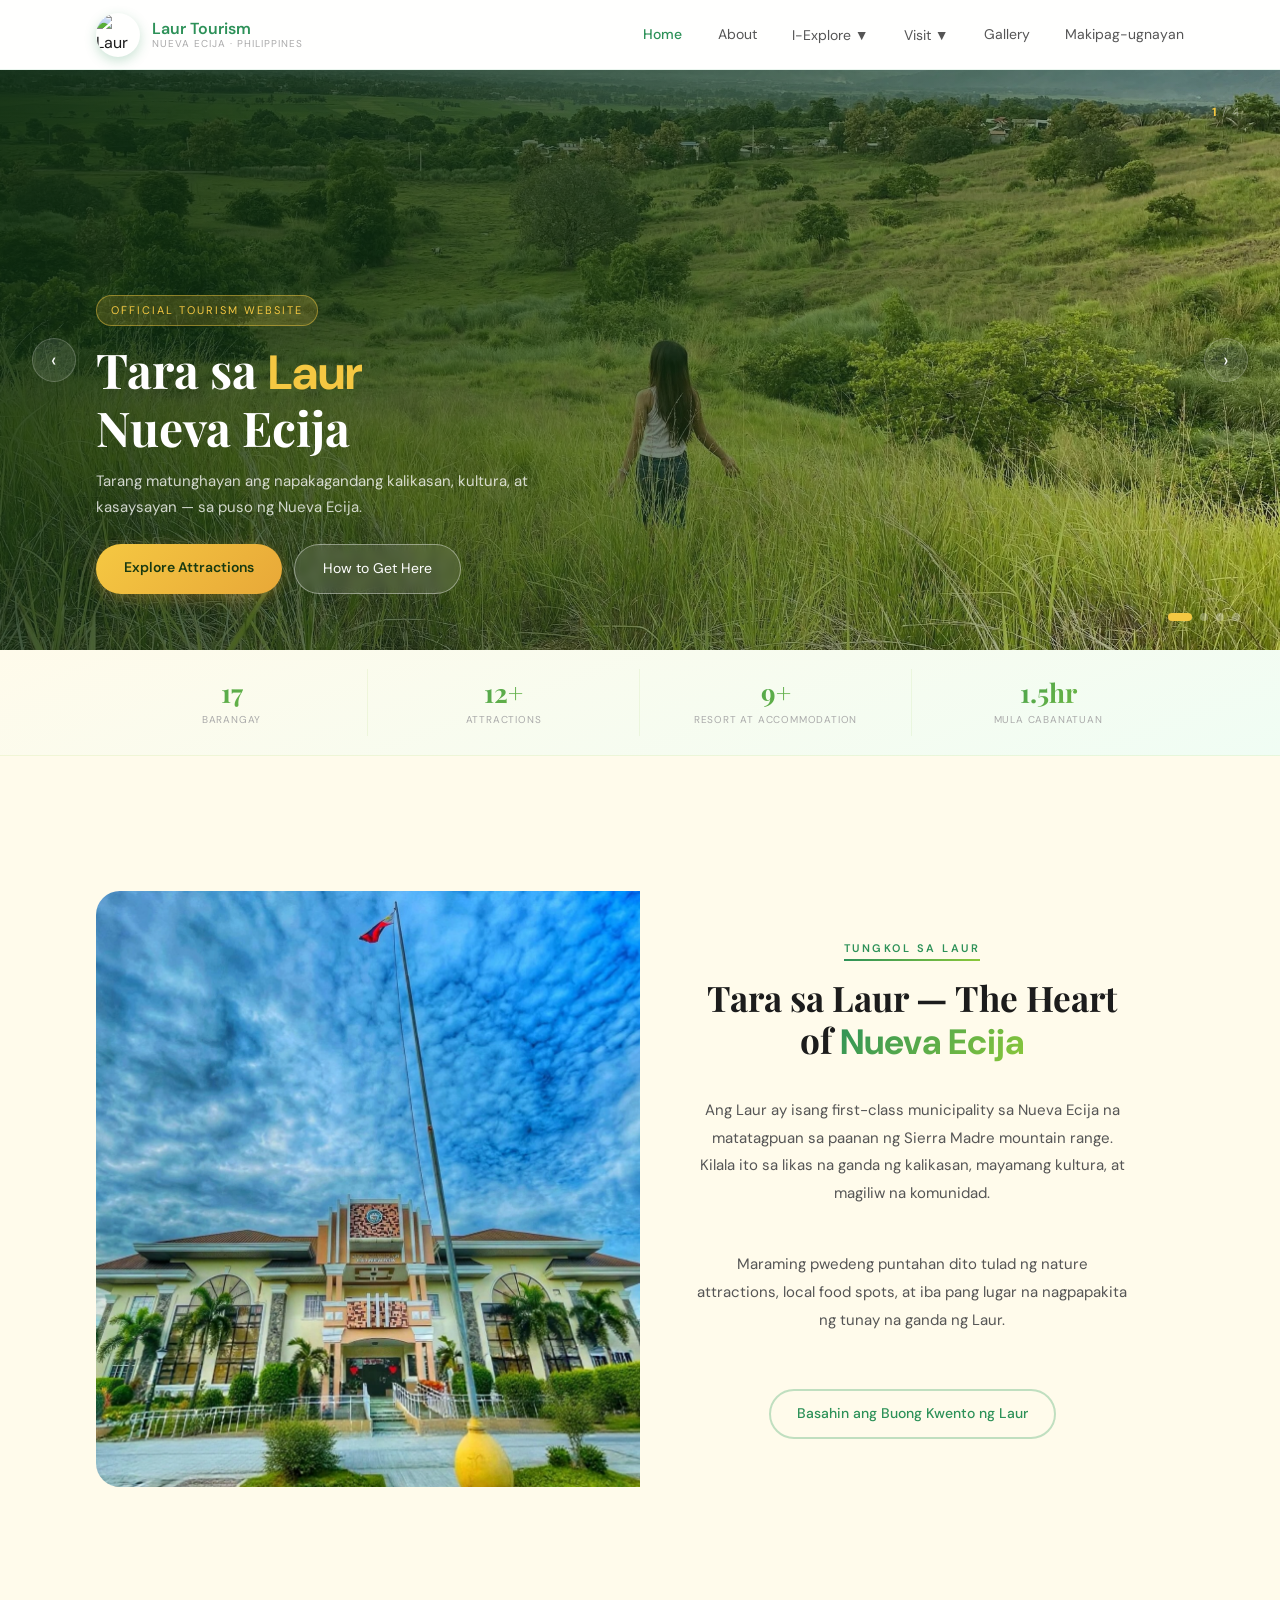
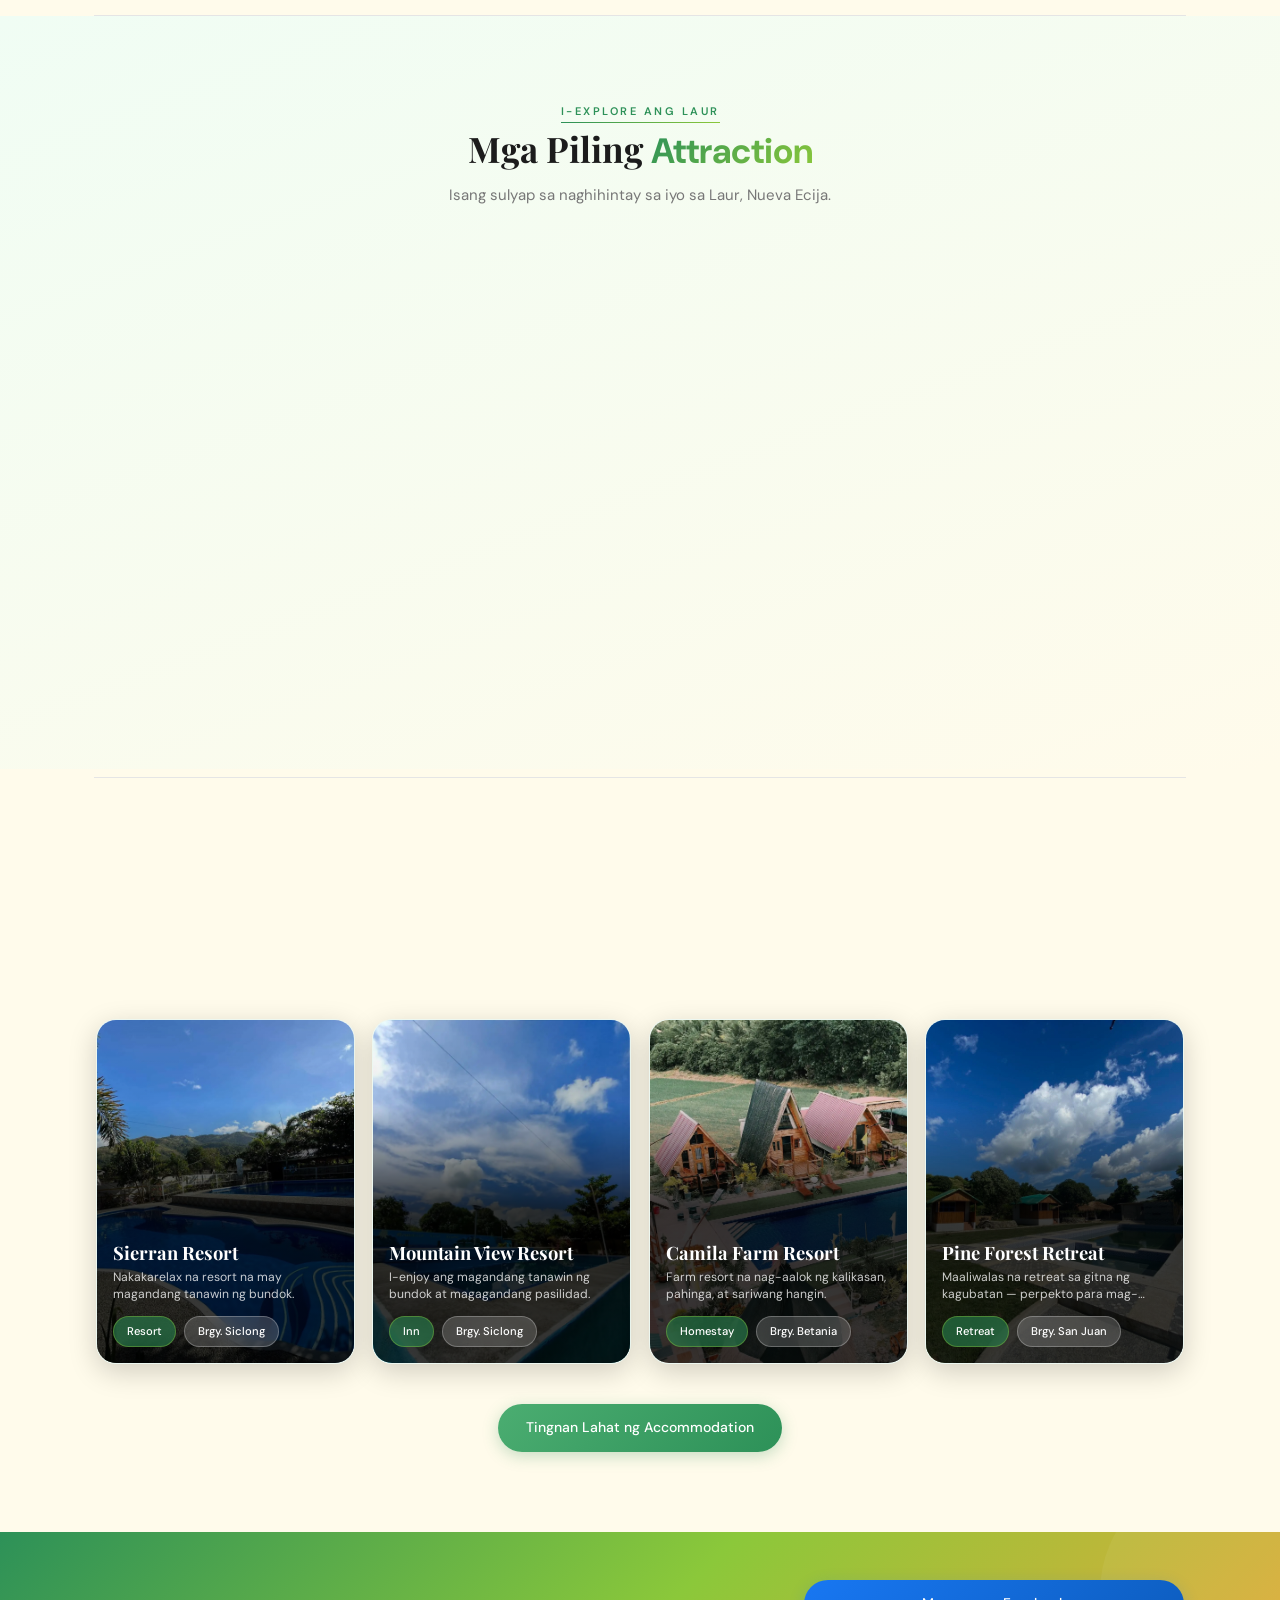
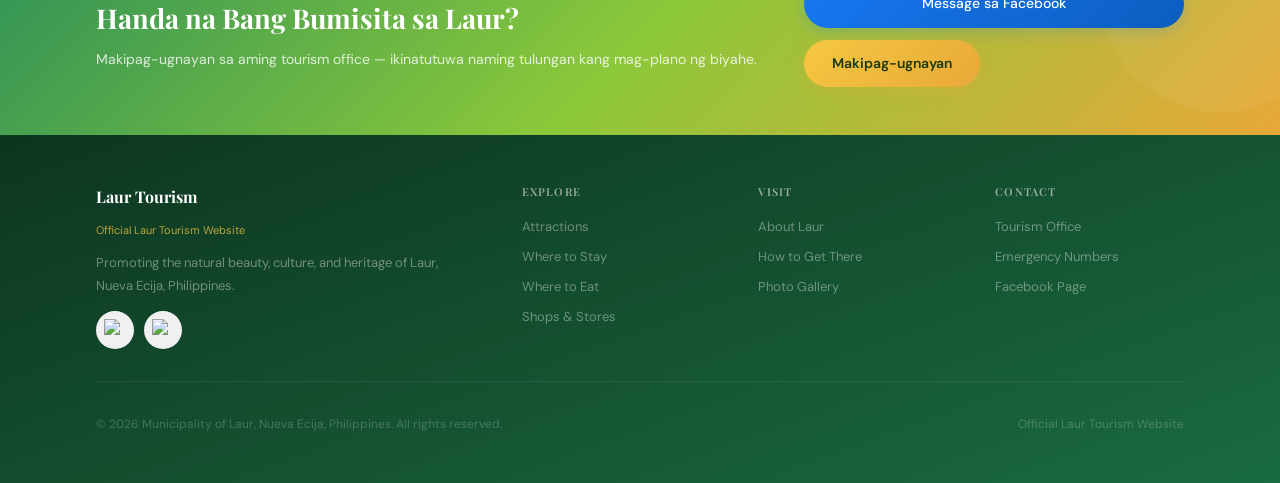
==== commit e0f17ae3: "before coordinates" ====
--- a/index.html
+++ b/index.html
@@ -130,54 +130,54 @@
 <!-- HERO -->
 <section class="hero" id="home" role="banner">
   <div class="slide s1 active">
-    <div class="slide-img" style="background-image:url('assets/images/NATURAL/SIMINUBLAN.webp')" role="img" aria-label="Magandang tanawin ng Laur"></div>
+    <div class="slide-img" style="background-image:url('assets/images/hero4.webp')" role="img" aria-label="Magandang tanawin ng Laur"></div>
     <div class="slide-overlay"></div>
     <div class="slide-content">
       <div class="slide-tag">Official Tourism Website</div>
-      <h1>Tuklasin ang <em>Laur</em><br>Nueva Ecija</h1>
-      <p>Dito nagtatagpo ang kalikasan, kultura, at kasaysayan — sa puso ng Nueva Ecija, Pilipinas.</p>
+      <h1>Tara sa <em>Laur</em><br>Nueva Ecija</h1>
+      <p>Tarang matunghayan ang napakagandang kalikasan, kultura, at kasaysayan — sa puso ng Nueva Ecija.</p>
       <div class="slide-btns">
-        <a href="pages/attractions.html" class="btn-yellow">I-Explore ang mga Attraction</a>
-        <a href="pages/contact.html#directions" class="btn-ghost">Paano Pumunta</a>
+        <a href="pages/attractions.html" class="btn-yellow">Explore Attractions</a>
+        <a href="pages/contact.html#directions" class="btn-ghost">How to Get Here</a>
       </div>
     </div>
   </div>
   <div class="slide s2">
-    <div class="slide-img" style="background-image:url('assets/images/NATURAL/BATO.webp')"></div>
+    <div class="slide-img" style="background-image:url('assets/images/hero1.webp')"></div>
     <div class="slide-overlay"></div>
     <div class="slide-content">
       <div class="slide-tag">Natural Attractions</div>
       <h1>Kamangha-manghang<br><em>Kalikasan</em></h1>
       <p>Tuklasin ang mga kagubatan, ilog, at magandang tanawin ng bundok na makikita lamang sa Laur.</p>
       <div class="slide-btns">
-        <a href="pages/attractions.html" class="btn-yellow">Tingnan ang Nature Spots</a>
-        <a href="pages/about.html" class="btn-ghost">Alamin Pa</a>
+        <a href="pages/attractions.html" class="btn-yellow">See Nature Spots</a>
+        <a href="pages/about.html" class="btn-ghost">Learn More</a>
       </div>
     </div>
   </div>
   <div class="slide s3">
-    <div class="slide-img" style="background-image:url('assets/images/NATURAL/HIDDEN.webp')"></div>
+    <div class="slide-img" style="background-image:url('assets/images/hero2.webp')"></div>
     <div class="slide-overlay"></div>
     <div class="slide-content">
       <div class="slide-tag">Man-Made Attractions</div>
       <h1>Mayamang <em>Kultura</em><br>at Pamana</h1>
       <p>Maranasan ang mga makasaysayang lugar, lokal na tradisyon, at mainit na pagtanggap ng mga taga-Laur.</p>
       <div class="slide-btns">
-        <a href="pages/attractions.html" class="btn-yellow">I-Explore ang Pamana</a>
-        <a href="pages/contact.html" class="btn-ghost">Planuhin ang Biyahe</a>
+        <a href="pages/attractions.html" class="btn-yellow">Explore Heritage</a>
+        <a href="pages/contact.html" class="btn-ghost">Plan Your Trip</a>
       </div>
     </div>
   </div>
   <div class="slide s4">
-    <div class="slide-img" style="background-image:url('assets/images/STAY/SIERRAN.webp')"></div>
+    <div class="slide-img" style="background-image:url('assets/images/STAY/CLARENG.webp')"></div>
     <div class="slide-overlay"></div>
     <div class="slide-content">
       <div class="slide-tag">Stay &amp; Relax</div>
       <h1>Ang Perpektong<br>Pahinga sa <em>Laur</em></h1>
       <p>Makahanap ng komportableng resort, cozy na inn, at magiliw na homestay para sa iyong pananatili.</p>
       <div class="slide-btns">
-        <a href="pages/visit.html#stay" class="btn-yellow">Hanapin ang Accommodation</a>
-        <a href="pages/contact.html#directions" class="btn-ghost">Tingnan ang Mapa</a>
+        <a href="pages/visit.html#stay" class="btn-yellow">Find Accommodation</a>
+        <a href="pages/contact.html#directions" class="btn-ghost">View the Map</a>
       </div>
     </div>
   </div>
@@ -206,7 +206,7 @@
 <section class="sec" id="about">
   <div class="about-grid">
     <div class="about-img anim-block anim-left">
-      <img src="assets/images/NATURAL/SIMINUBLAN.webp" alt="Magandang tanawin ng Laur" loading="lazy" width="700" height="300" style="width:100%;height:100%;object-fit:cover;">
+      <img src="assets/images/LAUR.webp" alt="Magandang tanawin ng Laur" loading="lazy" width="700" height="300" style="width:100%;height:100%;object-fit:cover;">
     </div>
     <div class="about-body">
       <div class="eyebrow anim-block anim-up">Tungkol sa Laur</div>
@@ -255,9 +255,9 @@
     <article class="card anim-block anim-fade delay-4" onclick="openModal('Sierra Madre Range','Natural Attraction','Laur, Nueva Ecija','','','assets/images/NATURAL/BATO.webp','','15.557711,121.226314')">
       <div class="card-img" style="background-image:url('assets/images/NATURAL/BATO.webp')"></div>
       <div class="card-overlay">
-        <div class="card-title">Sierra Madre Range</div>
-        <div class="card-desc">Kahanga-hangang bundok na nagsisilbing backdrop ng buong bayan ng Laur.</div>
-        <div class="card-pills"><span class="cpill green">Natural</span><span class="cpill">Laur, NE</span></div>
+        <div class="card-title">Bato Ferry</div>
+        <div class="card-desc">Kahanga-hangang malaking bato sa gitna ng ilog.</div>
+        <div class="card-pills"><span class="cpill green">Natural</span><span class="cpill">Brgy. San Felipe</span></div>
       </div>
     </article>
   </div>
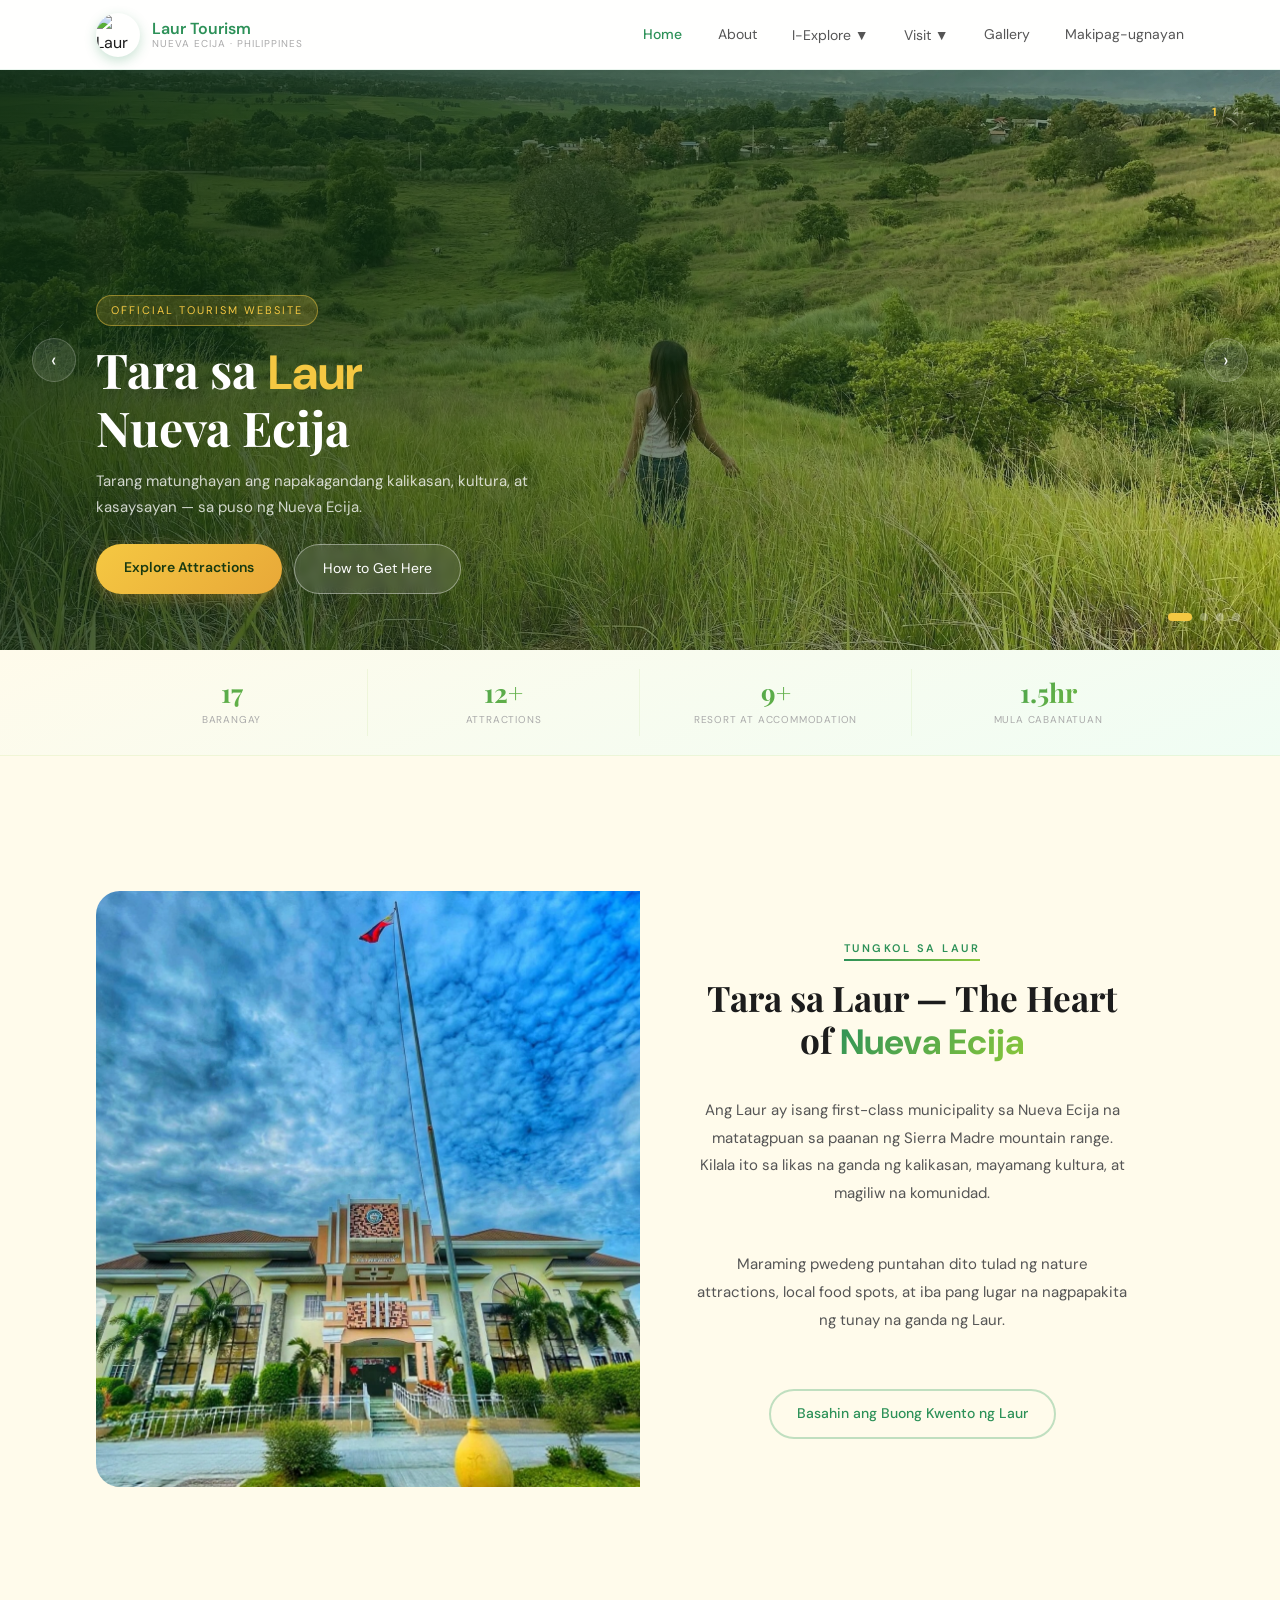
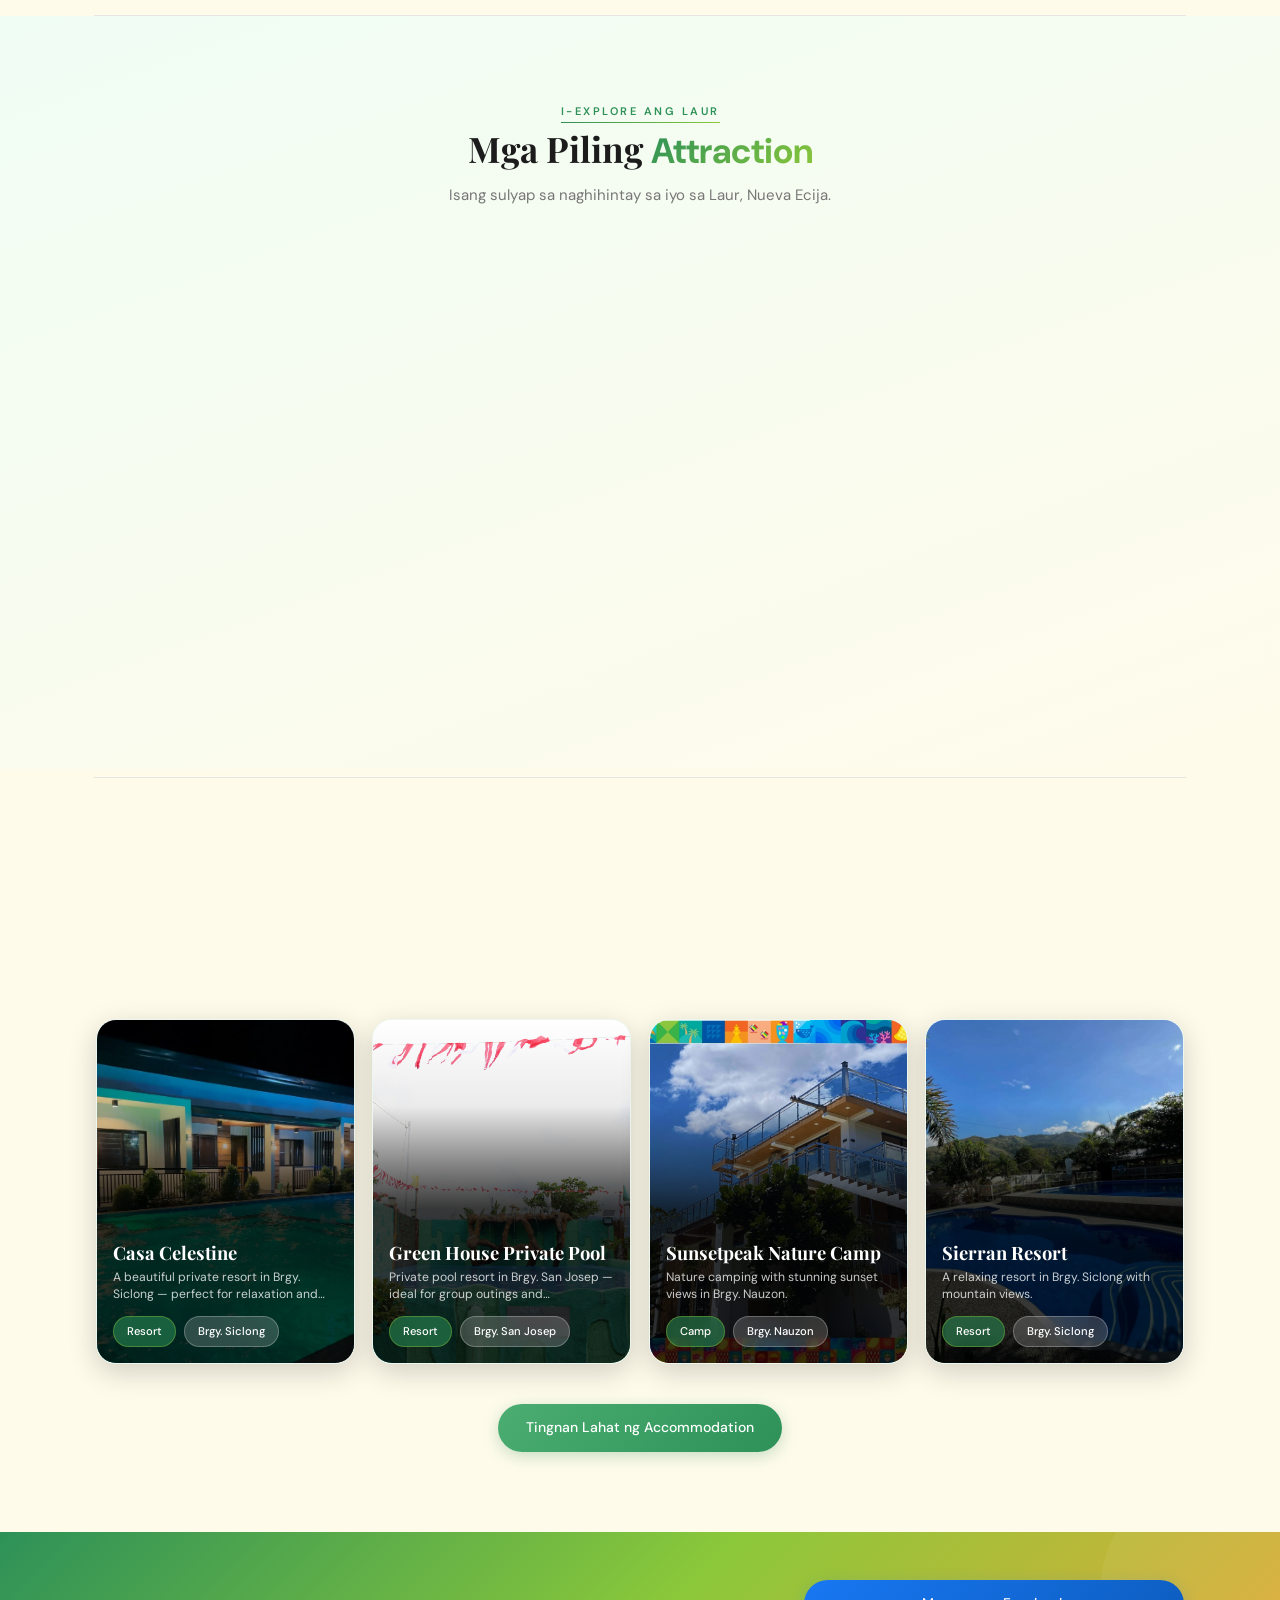
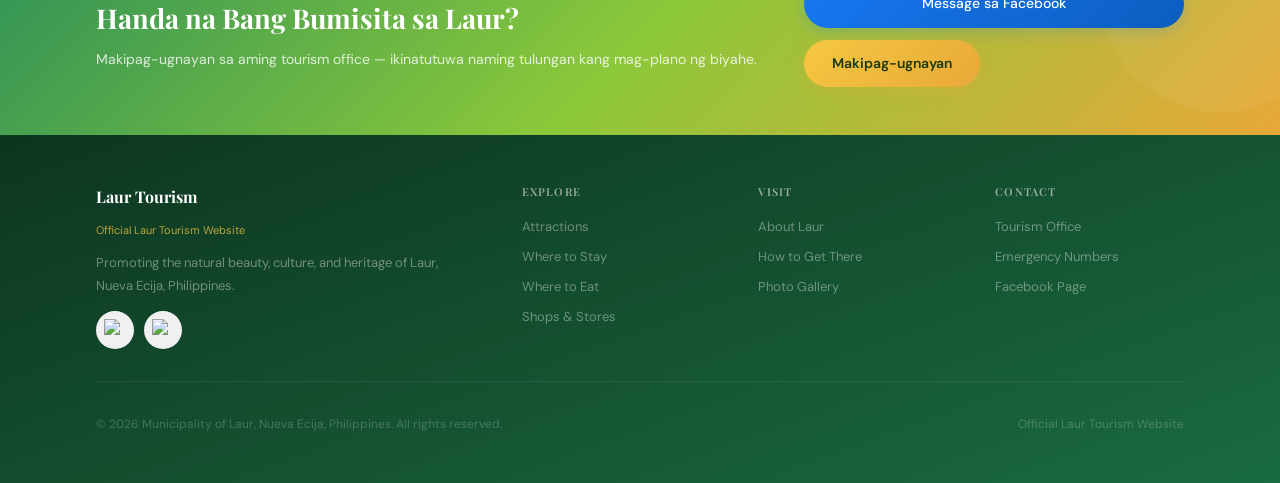
==== commit ffb63318: "with mayor" ====
--- a/index.html
+++ b/index.html
@@ -13,7 +13,13 @@
 <meta name="twitter:title" content="Visit Laur, Nueva Ecija">
 <meta name="twitter:description" content="Tuklasin ang Laur — likas na ganda, kultura, at kasaysayan ng Nueva Ecija.">
 <meta name="twitter:image" content="assets/images/preview.jpg">
-<title>Visit Laur, Nueva Ecija | Official Tourism Website</title>
+<title>Tara sa Laur, Nueva Ecija | Official Tourism Website</title>
+
+<!-- ✅ FAVICON / TAB ICON -->
+<link rel="icon" type="image/png" href="assets/images/tourism-logo.png">
+<link rel="shortcut icon" type="image/png" href="assets/images/tourism-logo.png">
+<link rel="apple-touch-icon" href="assets/images/tourism-logo.png">
+
 <link rel="preconnect" href="https://fonts.googleapis.com">
 <link rel="preconnect" href="https://fonts.gstatic.com" crossorigin>
 <link href="https://fonts.googleapis.com/css2?family=Playfair+Display:wght@700;900&family=DM+Sans:wght@300;400;500&display=swap" rel="stylesheet">
@@ -148,7 +154,7 @@
     <div class="slide-content">
       <div class="slide-tag">Natural Attractions</div>
       <h1>Kamangha-manghang<br><em>Kalikasan</em></h1>
-      <p>Tuklasin ang mga kagubatan, ilog, at magandang tanawin ng bundok na makikita lamang sa Laur.</p>
+      <p>Tuklasin ang mga berdeng tanawin at mga agos sa ilog na makikita lamang sa Laur.</p>
       <div class="slide-btns">
         <a href="pages/attractions.html" class="btn-yellow">See Nature Spots</a>
         <a href="pages/about.html" class="btn-ghost">Learn More</a>
@@ -195,9 +201,9 @@
 <!-- STATS BAR -->
 <div class="stats-bar">
   <div class="stat anim-block anim-scale delay-1"><div class="stat-n">17</div><div class="stat-l">Barangay</div></div>
-  <div class="stat anim-block anim-scale delay-2"><div class="stat-n">13+</div><div class="stat-l">Attractions</div></div>
-  <div class="stat anim-block anim-scale delay-3"><div class="stat-n">9+</div><div class="stat-l">Resort at Accommodation</div></div>
-  <div class="stat anim-block anim-scale delay-4"><div class="stat-n">1.5hr</div><div class="stat-l">Mula Cabanatuan</div></div>
+  <div class="stat anim-block anim-scale delay-2"><div class="stat-n">—</div><div class="stat-l">Attractions</div></div>
+  <div class="stat anim-block anim-scale delay-3"><div class="stat-n">—</div><div class="stat-l">Resort at Accommodation</div></div>
+  <div class="stat anim-block anim-scale delay-4"><div class="stat-n">—</div><div class="stat-l">Mula Cabanatuan</div></div>
 </div>
 
 <div class="banner-strip"></div>
@@ -227,39 +233,8 @@
     <h2 class="sec-title anim-block anim-up delay-1">Mga Piling <em>Attraction</em></h2>
     <p class="sec-sub anim-block anim-up delay-2">Isang sulyap sa naghihintay sa iyo sa Laur, Nueva Ecija.</p>
   </div>
-  <div class="grid3">
-    <article class="card anim-block anim-fade delay-1" onclick="openModal('Seminublan Falls','Natural Attraction','Brgy. San Fernando, Laur, Nueva Ecija','','','assets/images/NATURAL/SIMINUBLAN.webp','','15.595597,121.215297')">
-      <div class="card-img" style="background-image:url('assets/images/NATURAL/SIMINUBLAN.webp')"></div>
-      <div class="card-overlay">
-        <div class="card-title">Seminublan Falls</div>
-        <div class="card-desc">Kamangha-manghang talon sa kaibuturan ng Brgy. San Fernando.</div>
-        <div class="card-pills"><span class="cpill green">Natural</span><span class="cpill">Brgy. San Fernando</span></div>
-      </div>
-    </article>
-    <article class="card anim-block anim-fade delay-2" onclick="openModal('Hidden Falls','Natural Attraction','Brgy. San Fernando, Laur, Nueva Ecija','','','assets/images/NATURAL/HIDDEN.webp','','15.595597,121.215297')">
-      <div class="card-img" style="background-image:url('assets/images/NATURAL/HIDDEN.webp')"></div>
-      <div class="card-overlay">
-        <div class="card-title">Hidden Falls</div>
-        <div class="card-desc">Nakatagong talon na naghihintay sa kaibuturan ng Brgy. San Fernando.</div>
-        <div class="card-pills"><span class="cpill green">Natural</span><span class="cpill">Brgy. San Fernando</span></div>
-      </div>
-    </article>
-    <article class="card anim-block anim-fade delay-3" onclick="openModal('Casa Celestine','Private Resort','Brgy. Siclong, Laur, Nueva Ecija','','','assets/images/STAY/CASA.webp','09317275295','15.570000,121.230000')">
-      <div class="card-img" style="background-image:url('assets/images/STAY/CASA.webp')"></div>
-      <div class="card-overlay">
-        <div class="card-title">Casa Celestine</div>
-        <div class="card-desc">Magandang private resort sa Brgy. Siclong para sa pahinga at mga event.</div>
-        <div class="card-pills"><span class="cpill green">Man-made</span><span class="cpill">Brgy. Siclong</span></div>
-      </div>
-    </article>
-    <article class="card anim-block anim-fade delay-4" onclick="openModal('Sierra Madre Range','Natural Attraction','Laur, Nueva Ecija','','','assets/images/NATURAL/BATO.webp','','15.557711,121.226314')">
-      <div class="card-img" style="background-image:url('assets/images/NATURAL/BATO.webp')"></div>
-      <div class="card-overlay">
-        <div class="card-title">Bato Ferry</div>
-        <div class="card-desc">Kahanga-hangang malaking bato sa gitna ng ilog.</div>
-        <div class="card-pills"><span class="cpill green">Natural</span><span class="cpill">Brgy. San Felipe</span></div>
-      </div>
-    </article>
+  <div class="grid3" id="attr-grid">
+    <!-- Populated from attractions[] in data.js -->
   </div>
   <div class="anim-block anim-up delay-4" style="text-align:center;margin-top:2.5rem">
     <a href="pages/attractions.html" class="btn-green">Tingnan Lahat ng Attraction</a>
@@ -275,39 +250,8 @@
     <h2 class="sec-title anim-block anim-up delay-1">Saan <em>Matutulog</em></h2>
     <p class="sec-sub anim-block anim-up delay-2">Komportableng resort, inn, at homestay — naghihintay sa iyo sa Laur.</p>
   </div>
-  <div class="grid3">
-    <article class="card anim-block anim-fade delay-1" onclick="openModal('Sierran Resort','Resort','Brgy. Siclong, Laur, Nueva Ecija','','','assets/images/STAY/SIERRAN.webp','09484172382','15.574997,121.230000')">
-      <div class="card-img" style="background-image:url('assets/images/STAY/SIERRAN.webp')"></div>
-      <div class="card-overlay">
-        <div class="card-title">Sierran Resort</div>
-        <div class="card-desc">Nakakarelax na resort na may magandang tanawin ng bundok.</div>
-        <div class="card-pills"><span class="cpill green">Resort</span><span class="cpill">Brgy. Siclong</span></div>
-      </div>
-    </article>
-    <article class="card anim-block anim-fade delay-2" onclick="openModal('Mountain View Resort','Resort','Brgy. Siclong, Laur, Nueva Ecija','','','assets/images/STAY/MVR.webp','09386293261','15.573000,121.232000')">
-      <div class="card-img" style="background-image:url('assets/images/STAY/MVR.webp')"></div>
-      <div class="card-overlay">
-        <div class="card-title">Mountain View Resort</div>
-        <div class="card-desc">I-enjoy ang magandang tanawin ng bundok at magagandang pasilidad.</div>
-        <div class="card-pills"><span class="cpill green">Inn</span><span class="cpill">Brgy. Siclong</span></div>
-      </div>
-    </article>
-    <article class="card anim-block anim-fade delay-3" onclick="openModal('Camila Farm Resort','Farm Resort','Brgy. Betania, Laur, Nueva Ecija','','','assets/images/STAY/CAMILLA.webp','09176388948','15.560000,121.250000')">
-      <div class="card-img" style="background-image:url('assets/images/STAY/CAMILLA.webp')"></div>
-      <div class="card-overlay">
-        <div class="card-title">Camila Farm Resort</div>
-        <div class="card-desc">Farm resort na nag-aalok ng kalikasan, pahinga, at sariwang hangin.</div>
-        <div class="card-pills"><span class="cpill green">Homestay</span><span class="cpill">Brgy. Betania</span></div>
-      </div>
-    </article>
-    <article class="card anim-block anim-fade delay-4" onclick="openModal('Pine Forest Retreat','Retreat','Brgy. San Juan, Laur, Nueva Ecija','','','assets/images/STAY/LELO.webp','','15.565000,121.220000')">
-      <div class="card-img" style="background-image:url('assets/images/STAY/LELO.webp')"></div>
-      <div class="card-overlay">
-        <div class="card-title">Pine Forest Retreat</div>
-        <div class="card-desc">Maaliwalas na retreat sa gitna ng kagubatan — perpekto para mag-unwind.</div>
-        <div class="card-pills"><span class="cpill green">Retreat</span><span class="cpill">Brgy. San Juan</span></div>
-      </div>
-    </article>
+  <div class="grid3" id="stay-grid">
+    <!-- Populated from stays[] in data.js -->
   </div>
   <div class="anim-block anim-up delay-4" style="text-align:center;margin-top:2.5rem">
     <a href="pages/visit.html#stay" class="btn-green">Tingnan Lahat ng Accommodation</a>
@@ -366,7 +310,16 @@
 </div>
 
 <script src="assets/js/components.js" defer></script>
-<script src="assets/js/data.js" defer></script>
+<script src="assets/js/data.js"></script>
+<script>
+// Fix ../assets/ paths → assets/ so images work from root index.html
+// (data.js uses ../assets/ for /pages/ context; root needs no ../)
+var _fixPath = function(p){ return p ? p.replace(/^\.\.\//,'') : p; };
+[].concat(attractions, stays).forEach(function(item){
+  item.image      = _fixPath(item.image);
+  item.modalImage = _fixPath(item.modalImage);
+});
+</script>
 <script src="assets/js/script.js" defer></script>
 </body>
 </html>
